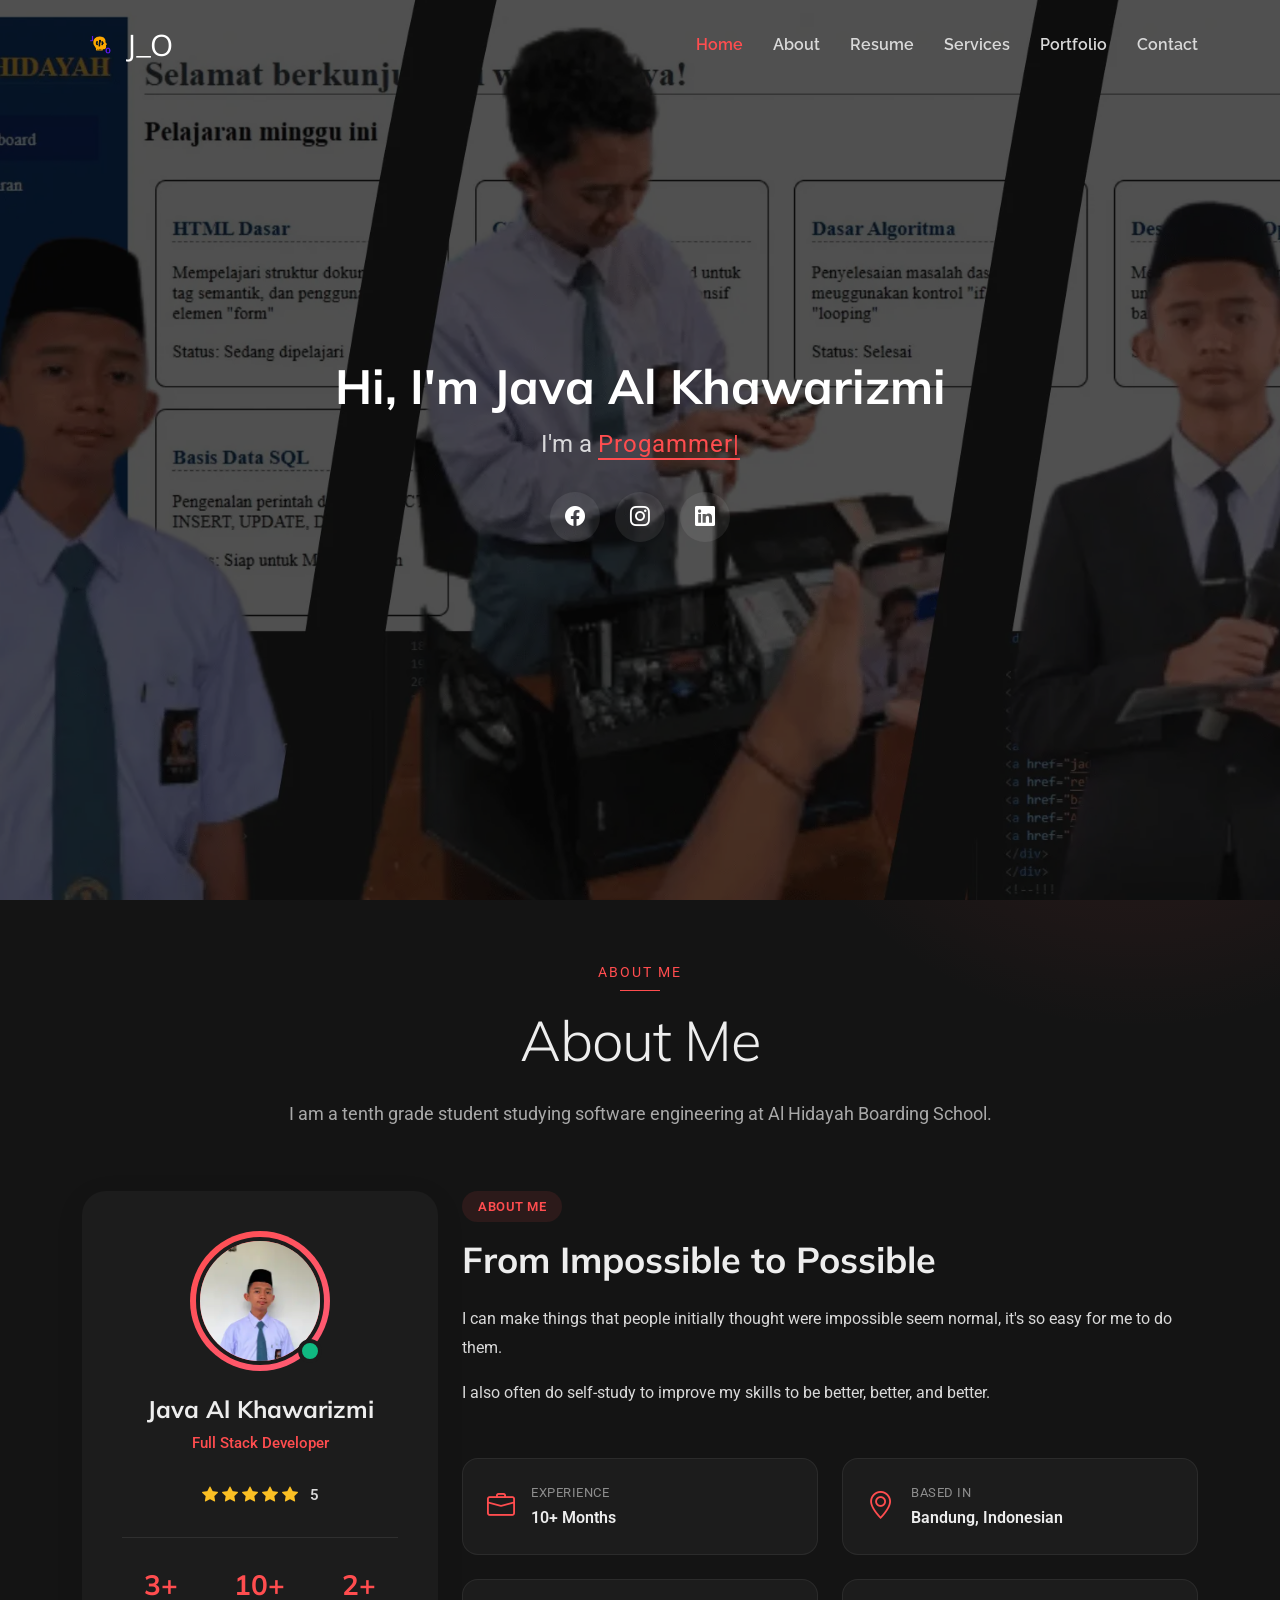
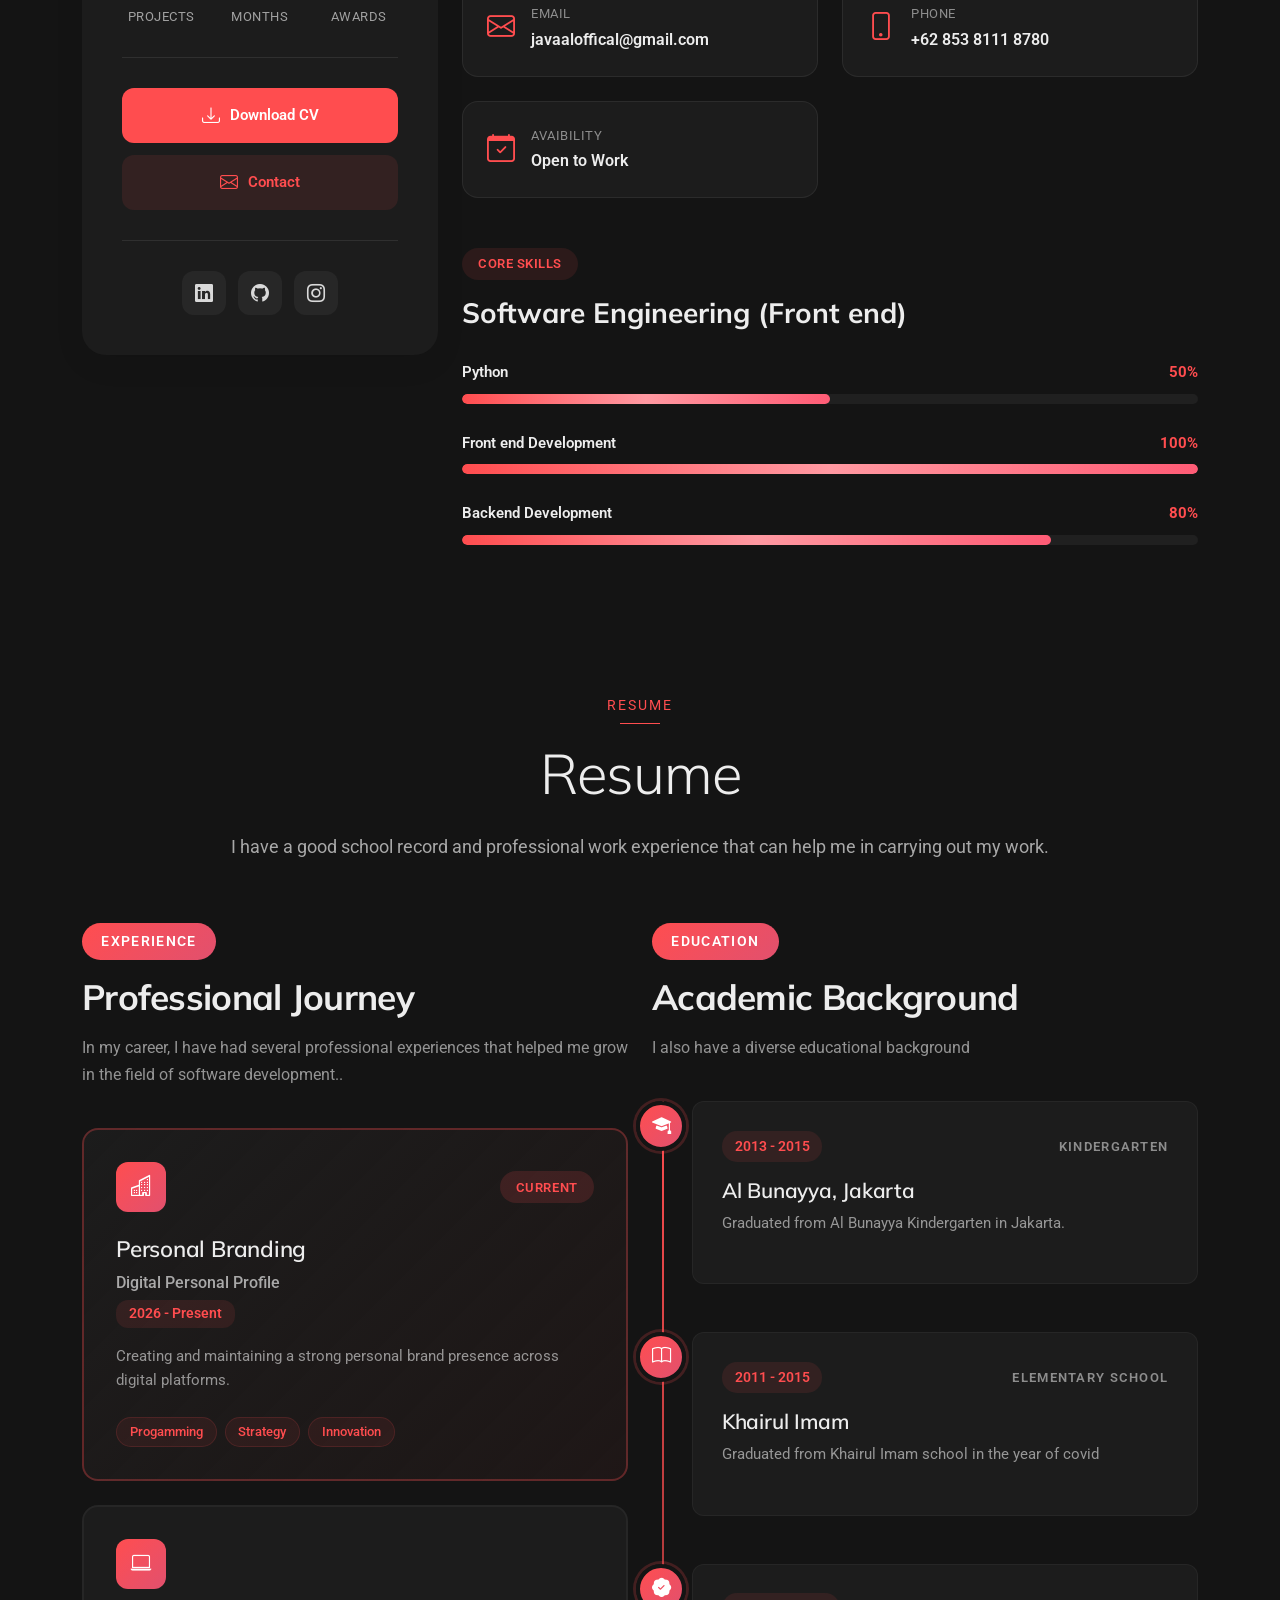
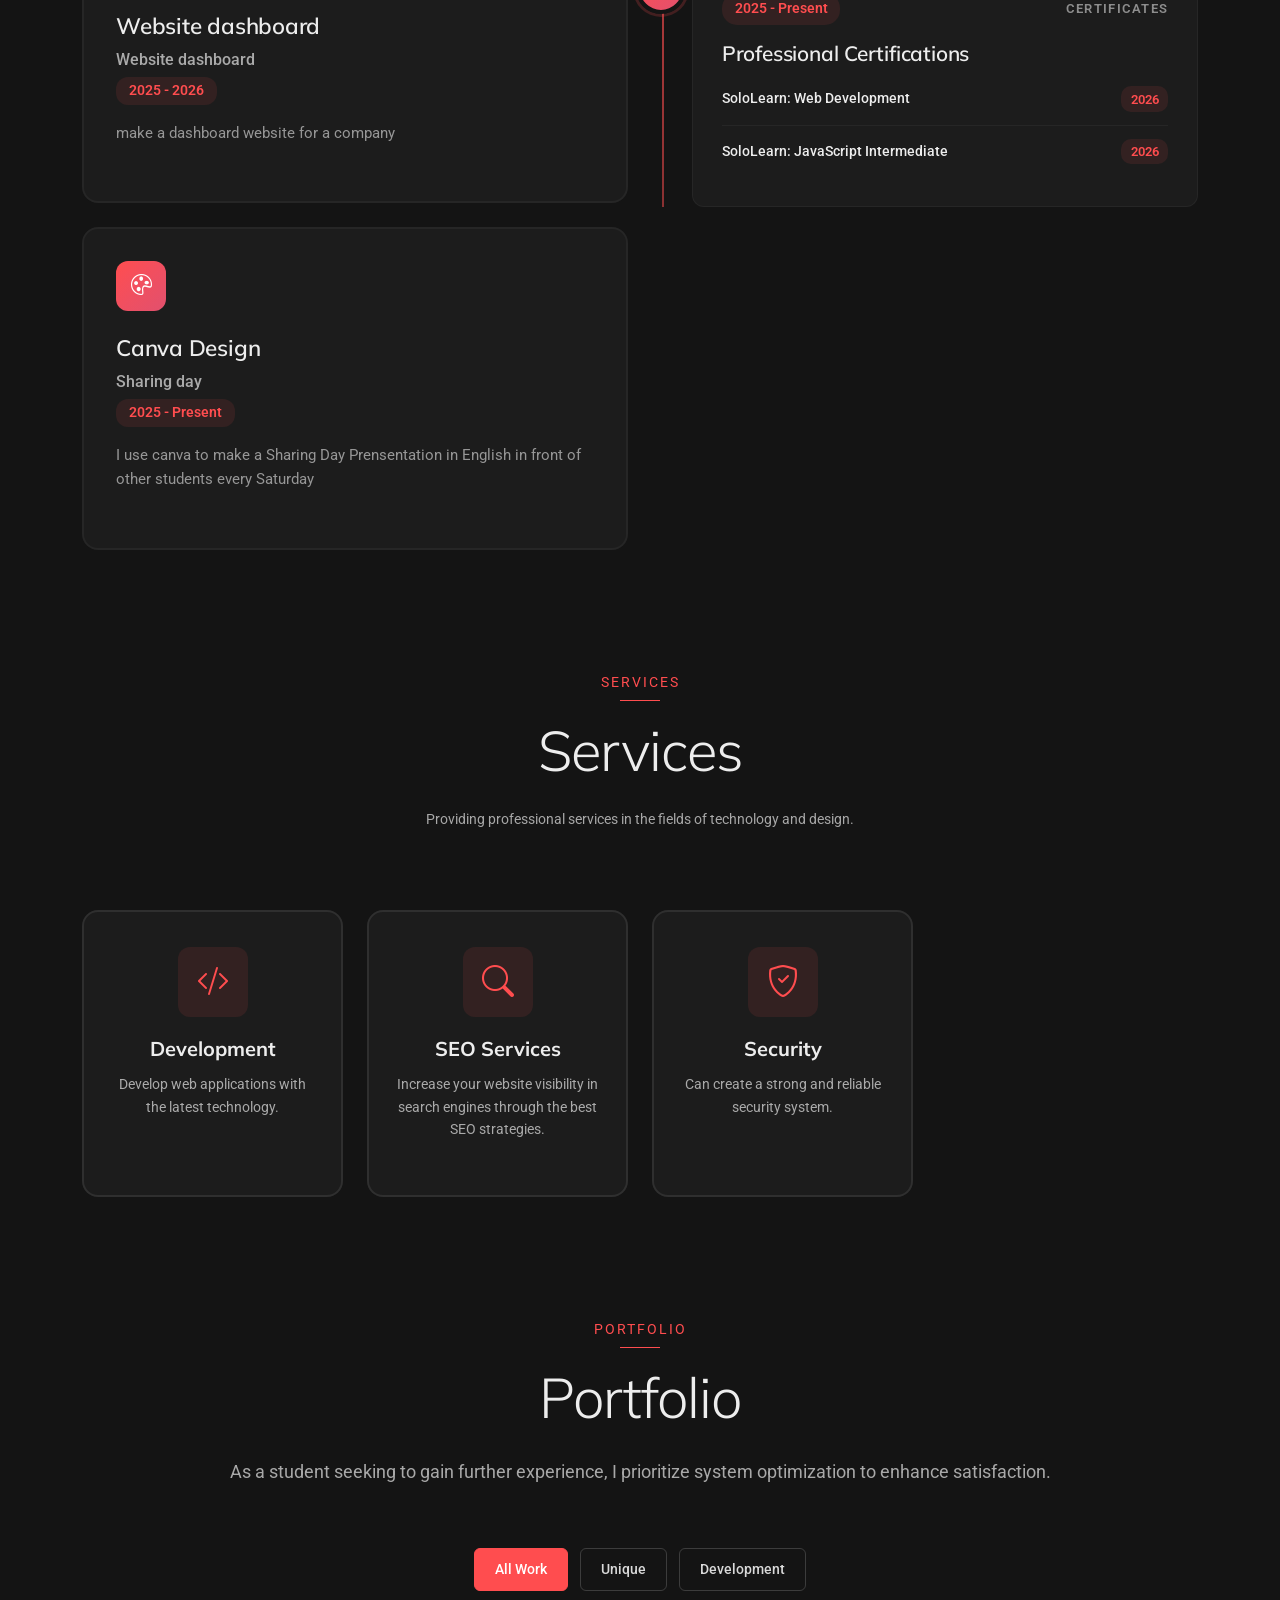
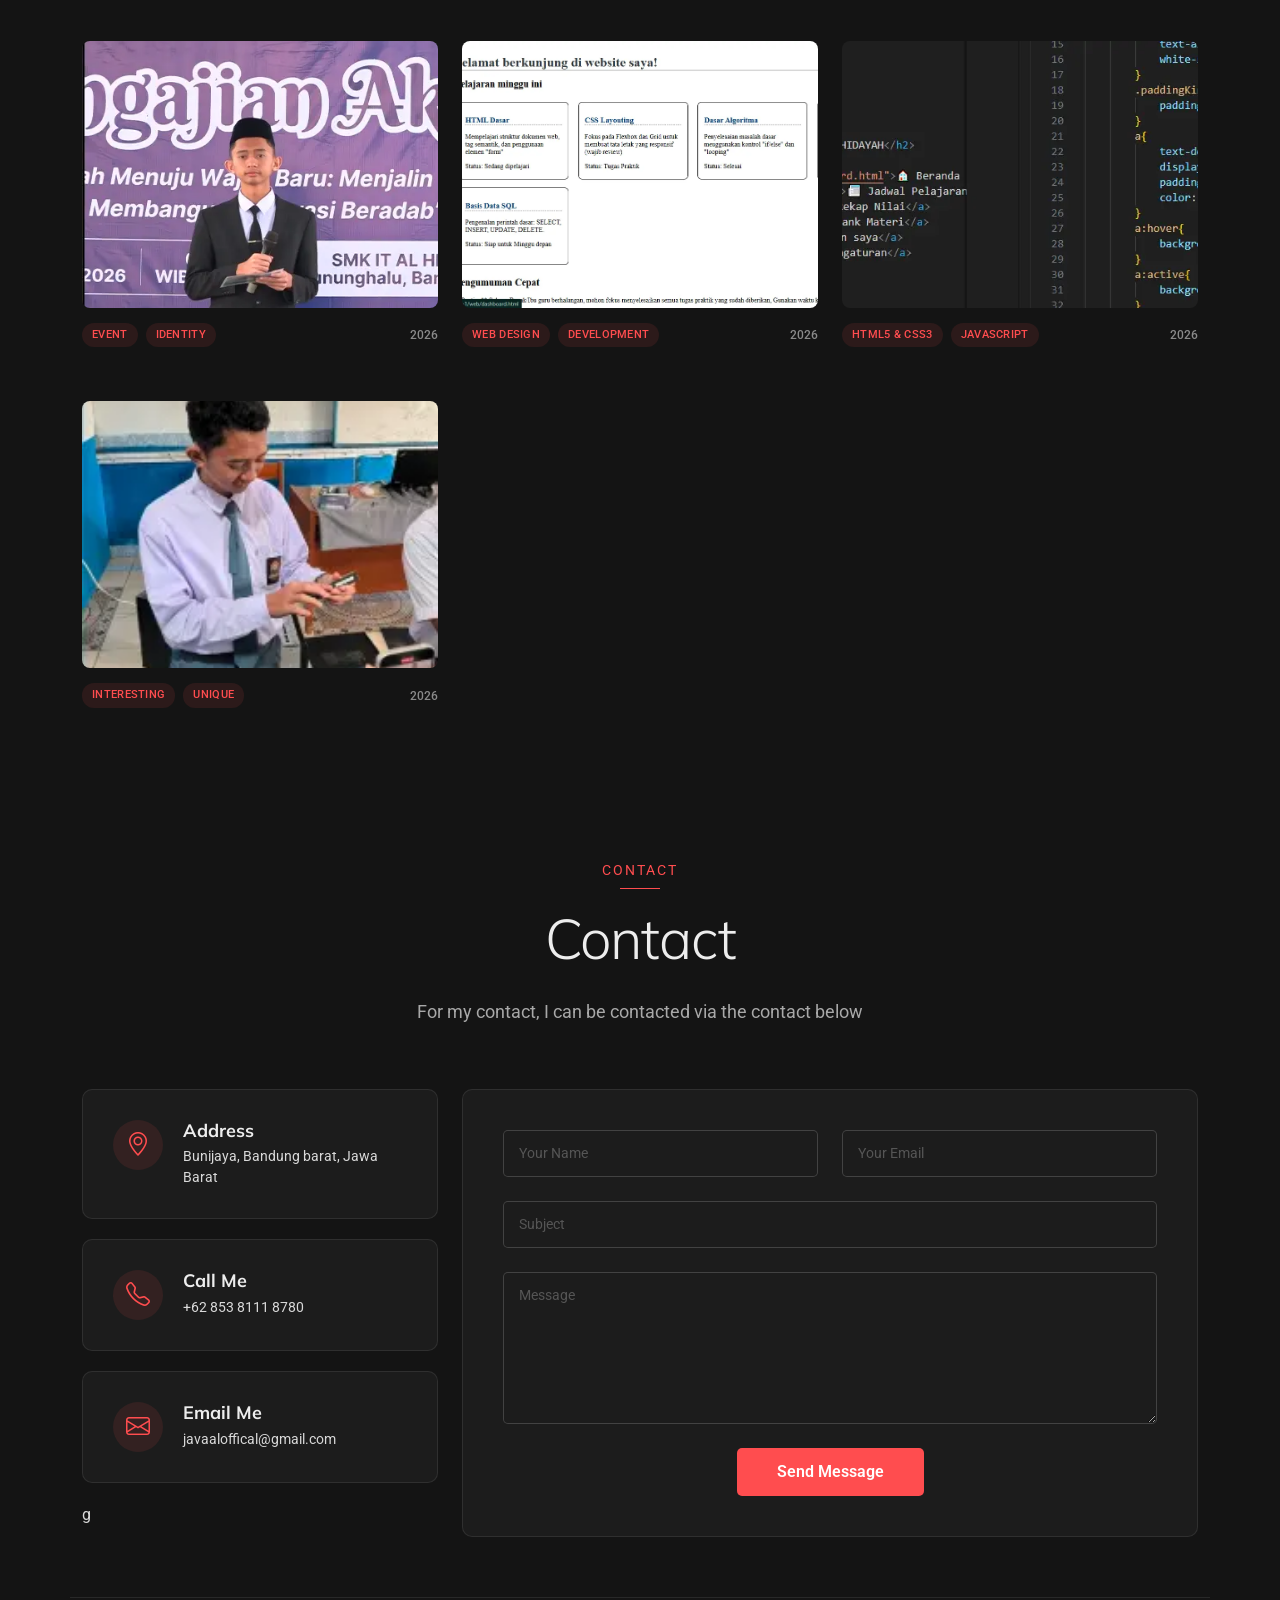
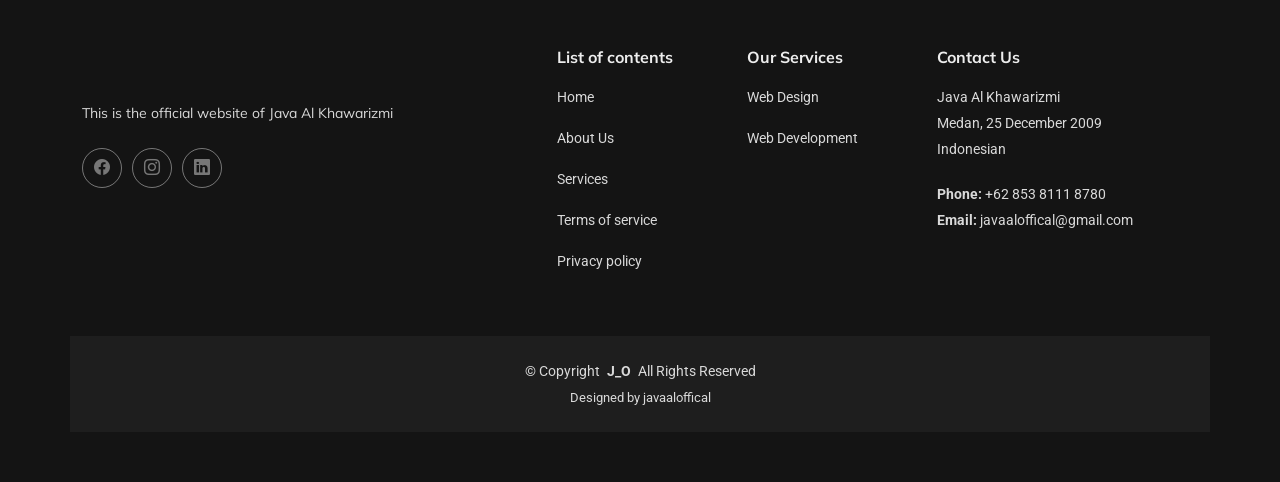
==== index.html @ ea366b4f "menambahkan Linkedin, memperbaiki bug" ====
<!DOCTYPE html>
<html lang="en">

<head>
  <meta charset="utf-8">
  <meta content="width=device-width, initial-scale=1.0" name="viewport">
  <title>Java Personalization</title>
  <meta name="description" content="">
  <meta name="keywords" content="">

  <!-- Favicons -->
  <link href="assets/img/Logo3(pro).png" rel="icon">
  <link href="assets/img/logo2.png" rel="apple-touch-icon">

  <!-- Fonts -->
  <link href="https://fonts.googleapis.com" rel="preconnect">
  <link href="https://fonts.gstatic.com" rel="preconnect" crossorigin>
  <link href="https://fonts.googleapis.com/css2?family=Roboto:ital,wght@0,100;0,300;0,400;0,500;0,700;0,900;1,100;1,300;1,400;1,500;1,700;1,900&family=Raleway:ital,wght@0,100;0,200;0,300;0,400;0,500;0,600;0,700;0,800;0,900;1,100;1,200;1,300;1,400;1,500;1,600;1,700;1,800;1,900&family=Mulish:ital,wght@0,200;0,300;0,400;0,500;0,600;0,700;0,800;0,900;1,200;1,300;1,400;1,500;1,600;1,700;1,800;1,900&display=swap" rel="stylesheet">

  <!-- Vendor CSS Files -->
  <link href="assets/vendor/bootstrap/css/bootstrap.min.css" rel="stylesheet">
  <link href="assets/vendor/bootstrap-icons/bootstrap-icons.css" rel="stylesheet">
  <link href="assets/vendor/aos/aos.css" rel="stylesheet">
  <link href="assets/vendor/glightbox/css/glightbox.min.css" rel="stylesheet">
  <link href="assets/vendor/swiper/swiper-bundle.min.css" rel="stylesheet">

  <!-- Main CSS File -->
  <link href="assets/css/main.css" rel="stylesheet">

  <!-- =======================================================
  * Template Name: Craftivo
  * Template URL: https://bootstrapmade.com/craftivo-bootstrap-portfolio-template/
  * Updated: Oct 04 2025 with Bootstrap v5.3.8
  * Author: BootstrapMade.com
  * License: https://bootstrapmade.com/license/
  ======================================================== -->
</head>

<body class="index-page">

  <header id="header" class="header d-flex align-items-center fixed-top">
    <div class="container-fluid container-xl position-relative d-flex align-items-center">

      <a href="index.html" class="logo d-flex align-items-center me-auto">
        <!-- Uncomment the line below if you also wish to use an image logo -->
        <img src="assets/img/logo1.png" alt="Picture not found" class="myLogo">
        <h1 class="sitename">J_O</h1>
      </a>

      <nav id="navmenu" class="navmenu">
        <ul>
          <li><a href="#hero" class="active">Home</a></li>
          <li><a href="#about">About</a></li>
          <li><a href="#resume">Resume</a></li>
          <li><a href="#services">Services</a></li>
          <li><a href="#portfolio">Portfolio</a></li>
          <!-- <li class="dropdown"><a href="#"><span>Dropdown</span> <i class="bi bi-chevron-down toggle-dropdown"></i></a>
            <ul>
              <li><a href="#">Dropdown 1</a></li>
              <li class="dropdown"><a href="#"><span>Deep Dropdown</span> <i class="bi bi-chevron-down toggle-dropdown"></i></a>
                <ul>
                  <li><a href="#">Deep Dropdown 1</a></li>
                  <li><a href="#">Deep Dropdown 2</a></li>
                  <li><a href="#">Deep Dropdown 3</a></li>
                  <li><a href="#">Deep Dropdown 4</a></li>
                  <li><a href="#">Deep Dropdown 5</a></li>
                </ul>
              </li>
              <li><a href="#">Dropdown 2</a></li>
              <li><a href="#">Dropdown 3</a></li>
              <li><a href="#">Dropdown 4</a></li>
            </ul>
          </li> -->
          <li><a href="#contact">Contact</a></li>
        </ul>
        <i class="mobile-nav-toggle d-xl-none bi bi-list"></i>
      </nav>

      <!-- <a class="btn-getstarted" href="#about">Get Started</a> -->

    </div>
  </header>

  <main class="main">

    <!-- Hero Section -->
    <section id="hero" class="hero section dark-background">

      <img src="assets/img/Background/Background.webp" alt="" data-aos="fade-in">

      <div class="container" data-aos="fade-up" data-aos-delay="100">
        <div class="row justify-content-center">
          <div class="col-lg-8 text-center">
            <h2>Hi, I'm Java Al Khawarizmi</h2>
            <p>I'm a <span class="typed" data-typed-items="Progammer"></span><span class="typed-cursor" aria-hidden="true"></span></p>
            <div class="social-links">
              <!-- <a href="#"><i class="bi bi-twitter-x"></i></a> -->
              <a href="https://www.facebook.com/profile.php?id=61582183291918" target="_blank"><i class="bi bi-facebook"></i></a>
              <a href="https://www.instagram.com/_java_al_khawarizmi_/" target="_blank"><i class="bi bi-instagram"></i></a>
              <a href="https://www.linkedin.com/in/java-al-khawarizmi-702580294/" target="_blank"><i class="bi bi-linkedin"></i></a>
            </div>
          </div>
        </div>
      </div>

    </section><!-- /Hero Section -->

    <!-- About Section -->
    <section id="about" class="about section">

      <!-- Section Title -->
      <div class="container section-title" data-aos="fade-up">
        <span class="subtitle">About Me</span>
        <h2>About Me</h2>
        <p>I am a tenth grade student studying software engineering at Al Hidayah Boarding School.</p>
      </div><!-- End Section Title -->

      <div class="container" data-aos="fade-up" data-aos-delay="100">

        <div class="row gy-5">
          <div class="col-lg-4" data-aos="zoom-in" data-aos-delay="150">
            <div class="profile-card">
              <div class="profile-header">
                <div class="profile-avatar">
                  <img src="assets/img/portfolio/Java-Formal.webp" class="img-fluid" alt="">
                  <div class="status-indicator"></div>
                </div>
                <h3>Java Al Khawarizmi</h3>
                <span class="role">Full Stack Developer</span>
                <div class="rating">
                  <i class="bi bi-star-fill"></i>
                  <i class="bi bi-star-fill"></i>
                  <i class="bi bi-star-fill"></i>
                  <i class="bi bi-star-fill"></i>
                  <i class="bi bi-star-fill"></i>
                  <span>5</span>
                </div>
              </div>

              <div class="profile-stats">
                <div class="stat-item">
                  <h4>3+</h4>
                  <p>Projects</p>
                </div>
                <div class="stat-item">
                  <h4>10+</h4>
                  <p>Months</p>
                </div>
                <div class="stat-item">
                  <h4>2+</h4>
                  <p>Awards</p>
                </div>
              </div>

              <div class="profile-actions">
                <a href="assets/cv/CV.pdf" target="_blank" class="btn-primary"><i class="bi bi-download"></i> Download CV</a>
                <a href="#" class="btn-secondary"><i class="bi bi-envelope"></i> Contact</a>
              </div>

              <div class="social-connect">
                <a href="https://www.linkedin.com/in/java-al-khawarizmi-702580294/" target="_blank" ><i class="bi bi-linkedin"></i></a>
                <a href="https://github.com/javaalofficial" target="_blank"><i class="bi bi-github"></i></a>
                <!-- <a href="#"><i class="bi bi-twitter"></i></a> -->
                <a href="https://www.instagram.com/_java_al_khawarizmi_/" target="_blank"><i class="bi bi-instagram"></i></a>
              </div>
            </div>
          </div>

          <div class="col-lg-8" data-aos="fade-left" data-aos-delay="200">
            <div class="content-wrapper">
              <div class="bio-section">
                <div class="section-tag">About Me</div>
                <h2>From Impossible to Possible</h2>
                <p>I can make things that people initially thought were impossible seem normal, it's so easy for me to do them.</p>
                <p>I also often do self-study to improve my skills to be better, better, and better.</p>
              </div>

              <div class="details-grid">
                <div class="detail-item" data-aos="fade-up" data-aos-delay="250">
                  <i class="bi bi-briefcase"></i>
                  <div class="detail-content">
                    <span>Experience</span>
                    <strong>10+ Months</strong>
                  </div>
                </div>

                <!-- <div class="detail-item" data-aos="fade-up" data-aos-delay="300">
                  <i class="bi bi-mortarboard"></i>
                  <div class="detail-content">
                    <span>Degree</span>
                    <strong>Master of Science</strong>
                  </div>
                </div> -->

                <div class="detail-item" data-aos="fade-up" data-aos-delay="350">
                  <i class="bi bi-geo-alt"></i>
                  <div class="detail-content">
                    <span>Based In</span>
                    <strong>Bandung, Indonesian</strong>
                  </div>
                </div>

                <div class="detail-item" data-aos="fade-up" data-aos-delay="100">
                  <i class="bi bi-envelope"></i>
                  <div class="detail-content">
                    <span>Email</span>
                    <strong>javaaloffical@gmail.com</strong>
                  </div>
                </div>

                <div class="detail-item" data-aos="fade-up" data-aos-delay="150">
                  <i class="bi bi-phone"></i>
                  <div class="detail-content">
                    <span>Phone</span>
                    <strong>+62 853 8111 8780</strong>
                  </div>
                </div>

                <div class="detail-item" data-aos="fade-up" data-aos-delay="200">
                  <i class="bi bi-calendar-check"></i>
                  <div class="detail-content">
                    <span>Avaibility</span>
                    <strong>Open to Work</strong>
                  </div>
                </div>
              </div>

              <div class="skills-showcase" data-aos="fade-up" data-aos-delay="250">
                <div class="section-tag">Core Skills</div>
                <h3>Software Engineering (Front end)</h3>

                <div class="skills-list skills-animation">
                  <!-- <div class="skill-item">
                    <div class="skill-info">
                      <span class="skill-name">React &amp; Next.js</span>
                      <span class="skill-percent">95%</span>
                    </div>
                    <div class="progress">
                      <div class="progress-bar" role="progressbar" aria-valuenow="95" aria-valuemin="0" aria-valuemax="100"></div>
                    </div>
                  </div>

                  <div class="skill-item">
                    <div class="skill-info">
                      <span class="skill-name">Node.js &amp; Express</span>
                      <span class="skill-percent">90%</span>
                    </div>
                    <div class="progress">
                      <div class="progress-bar" role="progressbar" aria-valuenow="90" aria-valuemin="0" aria-valuemax="100"></div>
                    </div>
                  </div>

                  <div class="skill-item">
                    <div class="skill-info">
                      <span class="skill-name">UI/UX &amp; Figma</span>
                      <span class="skill-percent">88%</span>
                    </div>
                    <div class="progress">
                      <div class="progress-bar" role="progressbar" aria-valuenow="88" aria-valuemin="0" aria-valuemax="100"></div>
                    </div>
                  </div>  -->

                  <div class="skill-item">
                    <div class="skill-info">
                      <span class="skill-name">Python</span>
                      <span class="skill-percent">50%</span>
                    </div>
                    <div class="progress">
                      <div class="progress-bar" role="progressbar" aria-valuenow="50" aria-valuemin="0" aria-valuemax="100"></div>
                    </div>
                  </div>

                  <div class="skill-item">
                    <div class="skill-info">
                      <span class="skill-name">Front end Development</span>
                      <span class="skill-percent">100%</span>
                    </div>
                    <div class="progress">
                      <div class="progress-bar" role="progressbar" aria-valuenow="100" aria-valuemin="0" aria-valuemax="100"></div>
                    </div>
                  </div>

                  <div class="skill-item">
                    <div class="skill-info">
                      <span class="skill-name">Backend Development</span>
                      <span class="skill-percent">80%</span>
                    </div>
                    <div class="progress">
                      <div class="progress-bar" role="progressbar" aria-valuenow="80" aria-valuemin="0" aria-valuemax="100"></div>
                    </div>
                  </div>
                </div>
              </div>
            </div>
          </div>
        </div>

      </div>

    </section><!-- /About Section -->

    <!-- Resume Section -->
    <section id="resume" class="resume section">

      <!-- Section Title -->
      <div class="container section-title" data-aos="fade-up">
        <span class="subtitle">Resume</span>
        <h2>Resume</h2>
        <p>I have a good school record and professional work experience that can help me in carrying out my work.</p>
      </div>
      <!-- End Section Title -->

      <div class="container" data-aos="fade-up" data-aos-delay="100">

        <div class="row gy-5">
          <div class="col-lg-6">
            <div class="experience-section">
              <div class="section-header" data-aos="fade-right" data-aos-delay="200">
                <div class="header-content">
                  <span class="section-badge">Experience</span>
                  <h2>Professional Journey</h2>
                  <p>In my career, I have had several professional experiences that helped me grow in the field of software development..</p>
                </div>
              </div>

              <div class="experience-cards">
                <div class="exp-card featured" data-aos="zoom-in" data-aos-delay="300">
                  <div class="card-header">
                    <div class="company-logo">
                      <i class="bi bi-buildings"></i>
                    </div>
                    <div class="period-badge">Current</div>
                  </div>
                  <div class="card-body">
                    <h3>Personal Branding</h3>
                    <p class="company-name">Digital Personal Profile</p>
                    <span class="duration">2026 - Present</span>
                    <p class="description">Creating and maintaining a strong personal brand presence across digital platforms.</p>
                    <div class="skills-tags">
                      <span class="skill-tag">Progamming</span>
                      <span class="skill-tag">Strategy</span>
                      <span class="skill-tag">Innovation</span>
                    </div>
                  </div>
                </div>

                <div class="exp-card" data-aos="zoom-in" data-aos-delay="350">
                  <div class="card-header">
                    <div class="company-logo">
                      <i class="bi bi-laptop"></i>
                    </div>
                  </div>
                  <div class="card-body">
                    <h3>Website dashboard</h3>
                    <p class="company-name">Website dashboard</p>
                    <span class="duration">2025 - 2026</span>
                    <p class="description">make a dashboard website for a company</p>
                  </div>
                </div>

                <div class="exp-card" data-aos="zoom-in" data-aos-delay="400">
                  <div class="card-header">
                    <div class="company-logo">
                      <i class="bi bi-palette"></i>
                    </div>
                  </div>
                  <div class="card-body">
                    <h3>Canva Design</h3>
                    <p class="company-name">Sharing day</p>
                    <span class="duration">2025 - Present</span>
                    <p class="description">I use canva to make a Sharing Day Prensentation in English in front of other students every Saturday</p>
                  </div>
                </div>
              </div>
            </div>
          </div>

          <div class="col-lg-6">
            <div class="education-section">
              <div class="section-header" data-aos="fade-left" data-aos-delay="200">
                <div class="header-content">
                  <span class="section-badge">Education</span>
                  <h2>Academic Background</h2>
                  <p>I also have a diverse educational background</p>
                </div>
              </div>

              <div class="education-timeline" data-aos="fade-left" data-aos-delay="300">
                <div class="timeline-track">
                  <div class="timeline-item">
                    <div class="timeline-marker">
                      <i class="bi bi-mortarboard-fill"></i>
                    </div>
                    <div class="timeline-content">
                      <div class="education-meta">
                        <span class="year-range">2013 - 2015</span>
                        <span class="degree-level">Kindergarten</span>
                      </div>
                      <h4>Al Bunayya, Jakarta</h4>
                      <!-- <p class="institution">Institute of Creative Arts</p> -->
                      <p class="description">Graduated from Al Bunayya Kindergarten in Jakarta.</p>
                      <!-- <div class="achievement">
                        <i class="bi bi-award"></i>
                        <span>Rank 5</span>
                      </div> -->
                    </div>
                  </div>

                  <div class="timeline-item">
                    <div class="timeline-marker">
                      <i class="bi bi-book"></i>
                    </div>
                    <div class="timeline-content">
                      <div class="education-meta">
                        <span class="year-range">2011 - 2015</span>
                        <span class="degree-level">Elementary School</span>
                      </div>
                      <h4>Khairul Imam</h4>
                      <!-- <p class="institution">Creative Arts University</p> -->
                      <p class="description">Graduated from Khairul Imam school in the year of covid</p>
                    </div>
                  </div>

                  <div class="timeline-item">
                    <div class="timeline-marker">
                      <i class="bi bi-patch-check-fill"></i>
                    </div>
                    <div class="timeline-content">
                      <div class="education-meta">
                        <span class="year-range">2025 - Present</span>
                        <span class="degree-level">Certificates</span>
                      </div>
                      <h4>Professional Certifications</h4>
                      <div class="certifications-list">
                        <div class="cert-item">
                          <span class="cert-name">SoloLearn: Web Development</span>
                          <span class="cert-year">2026</span>
                        </div>
                        <div class="cert-item">
                          <span class="cert-name">SoloLearn: JavaScript Intermediate</span>
                          <span class="cert-year">2026</span>
                        </div>
                        <!-- <div class="cert-item">
                          <span class="cert-name">Digital Strategy</span>
                          <span class="cert-year">2021</span>
                        </div> -->
                      </div>
                    </div>
                  </div>
                </div>
              </div>
            </div>
          </div>
        </div>

      </div>

    </section><!-- /Resume Section -->

    <!-- Services Section -->
    <section id="services" class="services section">

      <!-- Section Title -->
      <div class="container section-title" data-aos="fade-up">
        <span class="subtitle">Services</span>
        <h2>Services</h2>
        <p>Providing professional services in the fields of technology and design.</p>
      </div><!-- End Section Title -->

      <div class="container" data-aos="fade-up" data-aos-delay="100">

        <div class="row gy-4">
          <!-- <div class="col-lg-3 col-md-6" data-aos="zoom-in" data-aos-delay="100">
            <div class="service-item">
              <div class="icon-wrapper">
                <i class="bi bi-palette"></i>
              </div>
              <h4>Brand Identity</h4>
              <p>Curabitur non nulla sit amet nisl tempus convallis quis ac lectus vivamus magna.</p>
              <a href="service-details.html" class="read-more">
                <span>Explore</span>
                <i class="bi bi-arrow-right"></i>
              </a>
            </div>
          </div> -->

          <!--<div class="col-lg-3 col-md-6" data-aos="zoom-in" data-aos-delay="200">
            <div class="service-item featured">
              <div class="featured-tag">Featured</div>
              <div class="icon-wrapper">
                <i class="bi bi-layout-text-window-reverse"></i>
              </div>
              <h4>UI/UX Design</h4>
              <p>Provides optimal user interface and user experience design.</p>
              <a href="service-details.html" class="read-more">
                <span>Explore</span>
                <i class="bi bi-arrow-right"></i>
              </a> 
            </div>
          </div> -->

          <div class="col-lg-3 col-md-6" data-aos="zoom-in" data-aos-delay="300">
            <div class="service-item">
              <div class="icon-wrapper">
                <i class="bi bi-code-slash"></i>
              </div>
              <h4>Development</h4>
              <p>Develop web applications with the latest technology.</p>
              <!-- <a href="service-details.html" class="read-more">
                <span>Explore</span>
                <i class="bi bi-arrow-right"></i>
              </a> -->
            </div>
          </div>

          <!-- <div class="col-lg-3 col-md-6" data-aos="zoom-in" data-aos-delay="400">
            <div class="service-item">
              <div class="icon-wrapper">
                <i class="bi bi-phone"></i>
              </div>
              <h4>Mobile Apps</h4>
              <p>Preparing responsive and user-friendly mobile applications.</p>
              <a href="service-details.html" class="read-more">
                <span>Explore</span>
                <i class="bi bi-arrow-right"></i>
              </a>
            </div>
          </div> -->

          <!-- <div class="col-lg-3 col-md-6" data-aos="zoom-in" data-aos-delay="100">
            <div class="service-item">
              <div class="icon-wrapper">
                <i class="bi bi-megaphone"></i>
              </div>
              <h4>Digital Marketing</h4>
              <p>Nulla porttitor accumsan tincidunt curabitur aliquet quam id dui posuere blandit mauris.</p>
              <a href="service-details.html" class="read-more">
                <span>Explore</span>
                <i class="bi bi-arrow-right"></i>
              </a>
            </div>
          </div> -->

          <div class="col-lg-3 col-md-6" data-aos="zoom-in" data-aos-delay="200">
            <div class="service-item">
              <div class="icon-wrapper">
                <i class="bi bi-search"></i>
              </div>
              <h4>SEO Services</h4>
              <p>Increase your website visibility in search engines through the best SEO strategies.</p>
              <!-- <a href="service-details.html" class="read-more">
                <span>Explore</span>
                <i class="bi bi-arrow-right"></i>
              </a> -->
            </div>
          </div>

          <!-- <div class="col-lg-3 col-md-6" data-aos="zoom-in" data-aos-delay="300">
            <div class="service-item">
              <div class="icon-wrapper">
                <i class="bi bi-graph-up-arrow"></i>
              </div>
              <h4>Analytics</h4>
              <p>Sed porttitor lectus nibh curabitur arcu erat accumsan id imperdiet et porttitor at sem.</p>
              <a href="service-details.html" class="read-more">
                <span>Explore</span>
                <i class="bi bi-arrow-right"></i>
              </a>
            </div>
          </div> -->

          <div class="col-lg-3 col-md-6" data-aos="zoom-in" data-aos-delay="400">
            <div class="service-item">
              <div class="icon-wrapper">
                <i class="bi bi-shield-check"></i>
              </div>
              <h4>Security</h4>
              <p>Can create a strong and reliable security system.</p>
              <!-- <a href="service-details.html" class="read-more">
                <span>Explore</span>
                <i class="bi bi-arrow-right"></i>
              </a> -->
            </div>
          </div>

        </div>

        <!-- <div class="row mt-5">
          <div class="col-12" data-aos="fade-up" data-aos-delay="200">
            <div class="cta-box">
              <div class="row align-items-center">
                <div class="col-lg-8">
                  <h3>Transform Your Vision Into Reality</h3>
                  <p>Partner with us to bring your ideas to life with innovative solutions tailored to your needs</p>
                </div>
                <div class="col-lg-4 text-lg-end text-center">
                  <a href="service-details.html" class="cta-btn">Start Your Project</a>
                </div>
              </div>
            </div>
          </div>
        </div> -->

      </div>

    </section><!-- /Services Section -->

    <!-- Portfolio Section -->
    <section id="portfolio" class="portfolio section">

      <!-- Section Title -->
      <div class="container section-title" data-aos="fade-up">
        <span class="subtitle">Portfolio</span>
        <h2>Portfolio</h2>
        <p>As a student seeking to gain further experience, I prioritize system optimization to enhance satisfaction.</p>
      </div><!-- End Section Title -->

      <div class="container" data-aos="fade-up" data-aos-delay="100">

        <div class="isotope-layout" data-default-filter="*" data-layout="masonry" data-sort="original-order">
          <ul class="portfolio-filters isotope-filters" data-aos="fade-up" data-aos-delay="200">
            <li data-filter="*" class="filter-active">All Work</li>
            <li data-filter=".filter-creative">Unique</li>
            <!-- <li data-filter=".filter-digital">Digital</li>
            <li data-filter=".filter-strategy">Strategy</li> -->
            <li data-filter=".filter-development">Development</li>
          </ul>

          <div class="row gy-4 isotope-container" data-aos="fade-up" data-aos-delay="300">
            <div class="col-lg-4 col-md-6 portfolio-item isotope-item filter-creative">
              <div class="portfolio-card">
                <div class="portfolio-image-container">
                  <img src="assets/img/portfolio/Java-MC.webp" alt="Creative Project" class="img-fluid" loading="lazy">
                  <div class="portfolio-overlay">
                    <div class="portfolio-info">
                      <span class="project-category">Event</span>
                      <h4>Master of Ceremonies</h4>
                    </div>
                    <div class="portfolio-actions">
                      <a href="assets/img/portfolio/Java-MC.webp" class="glightbox portfolio-link">
                        <i class="bi bi-plus-lg"></i>
                      </a>
                      <!-- <a href="#" class="portfolio-details">
                        <i class="bi bi-arrow-right"></i>
                      </a> -->
                    </div>
                  </div>
                </div>
                <div class="portfolio-meta">
                  <div class="project-tags">
                    <span class="tag">Event</span>
                    <span class="tag">Identity</span>
                  </div>
                  <div class="project-year">2026</div>
                </div>
              </div>
            </div>

            <div class="col-lg-4 col-md-6 portfolio-item isotope-item filter-digital">
              <div class="portfolio-card">
                <div class="portfolio-image-container">
                  <img src="assets/img/portfolio/Webku.webp" alt="Digital Project" class="img-fluid" loading="lazy">
                  <div class="portfolio-overlay">
                    <div class="portfolio-info">
                      <span class="project-category">Digital Experience</span>
                      <h4>Interactive Web Platform</h4>
                    </div>
                    <div class="portfolio-actions">
                      <a href="assets/img/portfolio/Webku.webp" class="glightbox portfolio-link">
                        <i class="bi bi-plus-lg"></i>
                      </a>
                      <!-- <a href="#" class="portfolio-details">
                        <i class="bi bi-arrow-right"></i>
                      </a> -->
                    </div>
                  </div>
                </div>
                <div class="portfolio-meta">
                  <div class="project-tags">
                    <span class="tag">Web Design</span>
                    <span class="tag">Development</span>
                  </div>
                  <div class="project-year">2026</div>
                </div>
              </div>
            </div>

            <!-- <div class="col-lg-4 col-md-6 portfolio-item isotope-item filter-strategy">
              <div class="portfolio-card">
                <div class="portfolio-image-container">
                  <img src="assets/img/portfolio/portfolio-3.webp" alt="Strategy Project" class="img-fluid" loading="lazy">
                  <div class="portfolio-overlay">
                    <div class="portfolio-info">
                      <span class="project-category">Brand Strategy</span>
                      <h4>Market Positioning</h4>
                    </div>
                    <div class="portfolio-actions">
                      <a href="assets/img/portfolio/portfolio-3.webp" class="glightbox portfolio-link">
                        <i class="bi bi-plus-lg"></i>
                      </a>
                      <a href="#" class="portfolio-details">
                        <i class="bi bi-arrow-right"></i>
                      </a>
                    </div>
                  </div>
                </div>
                <div class="portfolio-meta">
                  <div class="project-tags">
                    <span class="tag">Strategy</span>
                    <span class="tag">Consulting</span>
                  </div>
                  <div class="project-year">2023</div>
                </div>
              </div>
            </div> -->

            <div class="col-lg-4 col-md-6 portfolio-item isotope-item filter-development">
              <div class="portfolio-card">
                <div class="portfolio-image-container">
                  <img src="assets/img/portfolio/back.webp" alt="Development Project" class="img-fluid" loading="lazy">
                  <div class="portfolio-overlay">
                    <div class="portfolio-info">
                      <span class="project-category">Full Stack</span>
                      <h4>Custom Application</h4>
                    </div>
                    <div class="portfolio-actions">
                      <a href="assets/img/portfolio/back.webp" class="glightbox portfolio-link">
                        <i class="bi bi-plus-lg"></i>
                      </a>
                      <!-- <a href="#" class="portfolio-details">
                        <i class="bi bi-arrow-right"></i>
                      </a> -->
                    </div>
                  </div>
                </div>
                <div class="portfolio-meta">
                  <div class="project-tags">
                    <span class="tag">HTML5 & CSS3</span>
                    <span class="tag">JavaScript</span>
                  </div>
                  <div class="project-year">2026</div>
                </div>
              </div>
            </div>

            <div class="col-lg-4 col-md-6 portfolio-item isotope-item filter-creative">
              <div class="portfolio-card">
                <div class="portfolio-image-container">
                  <img src="assets/img/portfolio/Java-PC.webp" alt="Creative Project" class="img-fluid" loading="lazy">
                  <div class="portfolio-overlay">
                    <div class="portfolio-info">
                      <span class="project-category">PC understanding</span>
                      <h4>PC disassembly experience</h4>
                    </div>
                    <div class="portfolio-actions">
                      <a href="assets/img/portfolio/Java-PC.webp" class="glightbox portfolio-link">
                        <i class="bi bi-plus-lg"></i>
                      </a>
                      <!-- <a href="#" class="portfolio-details">
                        <i class="bi bi-arrow-right"></i>
                      </a> -->
                    </div>
                  </div>
                </div>
                <div class="portfolio-meta">
                  <div class="project-tags">
                    <span class="tag">Interesting</span>
                    <span class="tag">unique</span>
                  </div>
                  <div class="project-year">2026</div>
                </div>
              </div>
            </div>

            <!-- <div class="col-lg-4 col-md-6 portfolio-item isotope-item filter-digital">
              <div class="portfolio-card">
                <div class="portfolio-image-container">
                  <img src="assets/img/portfolio/portfolio-6.webp" alt="Digital Project" class="img-fluid" loading="lazy">
                  <div class="portfolio-overlay">
                    <div class="portfolio-info">
                      <span class="project-category">Digital Product</span>
                      <h4>Mobile Experience</h4>
                    </div>
                    <div class="portfolio-actions">
                      <a href="assets/img/portfolio/portfolio-6.webp" class="glightbox portfolio-link">
                        <i class="bi bi-plus-lg"></i>
                      </a>
                      <a href="#" class="portfolio-details">
                        <i class="bi bi-arrow-right"></i>
                      </a>
                    </div>
                  </div>
                </div> -->
                <!-- <div class="portfolio-meta">
                  <div class="project-tags">
                    <span class="tag">Mobile</span>
                    <span class="tag">UI/UX</span>
                  </div>
                  <div class="project-year">2025</div>
                </div>
              </div> -->
            </div>
          </div>

        </div>

        <!-- <div class="portfolio-bottom" data-aos="fade-up" data-aos-delay="400">
          <div class="row align-items-center">
            <div class="col-lg-8">
              <h3>Like what you see?</h3>
              <p>Feel free to reach out if you're interested in working together!</p>
            </div>
            <div class="col-lg-4 text-lg-end">
              <a href="#contact" class="btn btn-accent">Let's Work Together</a>
            </div>
          </div>
        </div> -->

      </div>

    </section><!-- /Portfolio Section -->

    <!-- Contact Section -->
    <section id="contact" class="contact section">

      <!-- Section Title -->
      <div class="container section-title" data-aos="fade-up">
        <span class="subtitle">Contact</span>
        <h2>Contact</h2>
        <p>For my contact, I can be contacted via the contact below</p>
      </div><!-- End Section Title -->

      <div class="container">

        <div class="row gy-4">

          <div class="col-lg-4">
            <div class="info-item">
              <div class="icon-wrapper">
                <i class="bi bi-geo-alt"></i>
              </div>
              <div>
                <h3>Address</h3>
                <p>Bunijaya, Bandung barat, Jawa Barat</p>
              </div>
            </div>

            <div class="info-item">
              <div class="icon-wrapper">
                <i class="bi bi-telephone"></i>
              </div>
              <div>
                <h3>Call Me</h3>
                <p>+62 853 8111 8780</p>
              </div>
            </div>

            <div class="info-item">
              <div class="icon-wrapper">
                <i class="bi bi-envelope"></i>
              </div>
              <div>
                <h3>Email Me</h3>
                <p>javaaloffical@gmail.com</p>
              </div>
            </div>

          g </div>

          <div class="col-lg-8">
            <form action="forms/contact.php" method="post" class="php-email-form">
              <div class="row gy-4">

                <div class="col-md-6">
                  <input type="text" name="name" class="form-control" placeholder="Your Name" required="">
                </div>

                <div class="col-md-6">
                  <input type="email" class="form-control" name="email" placeholder="Your Email" required="">
                </div>

                <div class="col-md-12">
                  <input type="text" class="form-control" name="subject" placeholder="Subject" required="">
                </div>

                <div class="col-md-12">
                  <textarea class="form-control" name="message" rows="6" placeholder="Message" required=""></textarea>
                </div>

                <div class="col-md-12 text-center">
                  <div class="loading">Loading</div>
                  <div class="error-message"></div>
                  <div class="sent-message">Your message has been sent. Thank you!</div>

                  <button type="submit">Send Message</button>
                </div>

              </div>
            </form>
          </div>

        </div>

      </div>

    </section><!-- /Contact Section -->

  </main>

  <footer id="footer" class="footer">

    <div class="container footer-top">
      <div class="row gy-4">
        <div class="col-lg-5 col-md-12 footer-about">
          <a href="index.html" class="logo d-flex align-items-center">
            <span class="sitename"><img src="/assets/img/logo1.webp" alt=""></span>
          </a>
          <p>This is the official website of Java Al Khawarizmi</p>
          <div class="social-links d-flex mt-4">
            <!-- <a href=""><i class="bi bi-twitter-x"></i></a> -->
            <a href="https://www.facebook.com/profile.php?id=61582183291918" target="_blank"><i class="bi bi-facebook"></i></a>
            <a href="https://www.instagram.com/_java_al_khawarizmi_/" target="_blank"><i class="bi bi-instagram"></i></a>
            <a href="https://www.linkedin.com/in/java-al-khawarizmi-702580294/" target="_blank"><i class="bi bi-linkedin"></i></a>
          </div>
        </div>

        <div class="col-lg-2 col-6 footer-links">
          <h4>List of contents</h4>
          <ul>
            <li><!--<a href="#"></a>-->Home</li>
            <li><!--<a href="#"></a>-->About Us</li>
            <li><!--<a href="#"></a>-->Services</li>
            <li><!--<a href="#"></a>-->Terms of service</li>
            <li><!--<a href="#"></a>-->Privacy policy</li>
          </ul>
        </div>

        <div class="col-lg-2 col-6 footer-links">
          <h4>Our Services</h4>
          <ul>
            <li><!--<a href="#"></a>-->Web Design</li>
            <li><!--<a href="#"></a>-->Web Development</li>
            <!-- <li><a href="#">Product Management</a></li>
            <li><a href="#">Marketing</a></li>
            <li><a href="#">Graphic Design</a></li> -->
          </ul>
        </div>

        <div class="col-lg-3 col-md-12 footer-contact text-center text-md-start">
          <h4>Contact Us</h4>
          <p>Java Al Khawarizmi</p>
          <p>Medan, 25 December 2009</p>
          <p>Indonesian</p>
          <p class="mt-4"><strong>Phone:</strong> <span>+62 853 8111 8780</span></p>
          <p><strong>Email:</strong> <span>javaaloffical@gmail.com</span></p>
        </div>

      </div>
    </div>

    <div class="container copyright text-center mt-4">
      <p>© <span>Copyright</span> <strong class="px-1 sitename">J_O</strong> <span>All Rights Reserved</span></p>
      <div class="credits">
        <!-- All the links in the footer should remain intact. -->
        <!-- You can delete the links only if you've purchased the pro version. -->
        <!-- Licensing information: https://bootstrapmade.com/license/ -->
        <!-- Purchase the pro version with working PHP/AJAX contact form: [buy-url] -->
        Designed by <!--<a href="https://bootstrapmade.com/"></a>-->javaaloffical<!-- | <a href="https://bootstrapmade.com/tools/">DevTools</a>-->
      </div>
    </div>

  </footer>

  <!-- Scroll Top -->
  <a href="#" id="scroll-top" class="scroll-top d-flex align-items-center justify-content-center"><i class="bi bi-arrow-up-short"></i></a>

  <!-- Preloader -->
  <div id="preloader"></div>

  <!-- Vendor JS Files -->
  <script src="assets/vendor/bootstrap/js/bootstrap.bundle.min.js"></script>
  <script src="assets/vendor/php-email-form/validate.js"></script>
  <script src="assets/vendor/aos/aos.js"></script>
  <script src="assets/vendor/typed.js/typed.umd.js"></script>
  <script src="assets/vendor/waypoints/noframework.waypoints.js"></script>
  <script src="assets/vendor/glightbox/js/glightbox.min.js"></script>
  <script src="assets/vendor/imagesloaded/imagesloaded.pkgd.min.js"></script>
  <script src="assets/vendor/isotope-layout/isotope.pkgd.min.js"></script>
  <script src="assets/vendor/swiper/swiper-bundle.min.js"></script>

  <!-- Main JS File -->
  <script src="assets/js/main.js"></script>

</body>

</html>
---- assets/css/main.css ----
/**
* Template Name: Craftivo
* Template URL: https://bootstrapmade.com/craftivo-bootstrap-portfolio-template/
* Updated: Oct 04 2025 with Bootstrap v5.3.8
* Author: BootstrapMade.com
* License: https://bootstrapmade.com/license/
*/

@charset "UTF-8";

/*--------------------------------------------------------------
# Font & Color Variables
# Help: https://bootstrapmade.com/color-system/
--------------------------------------------------------------*/
/* Fonts */
:root {
  --default-font: "Roboto",  system-ui, -apple-system, "Segoe UI", Roboto, "Helvetica Neue", Arial, "Noto Sans", "Liberation Sans", sans-serif, "Apple Color Emoji", "Segoe UI Emoji", "Segoe UI Symbol", "Noto Color Emoji";
  --heading-font: "Mulish",  sans-serif;
  --nav-font: "Raleway",  sans-serif;
}

/* Global Colors - The following color variables are used throughout the website. Updating them here will change the color scheme of the entire website */
:root { 
  --background-color: #141414; /* Background color for the entire website, including individual sections */
  --default-color: #d9d9d9; /* Default color used for the majority of the text content across the entire website */
  --heading-color: #ededed; /* Color for headings, subheadings and title throughout the website */
  --accent-color: #ff4d4f; /* Accent color that represents your brand on the website. It's used for buttons, links, and other elements that need to stand out */
  --surface-color: #1c1c1c; /* The surface color is used as a background of boxed elements within sections, such as cards, icon boxes, or other elements that require a visual separation from the global background. */
  --contrast-color: #ffffff; /* Contrast color for text, ensuring readability against backgrounds of accent, heading, or default colors. */
}

/* Nav Menu Colors - The following color variables are used specifically for the navigation menu. They are separate from the global colors to allow for more customization options */
:root {
  --nav-color: #d9d9d9;  /* The default color of the main navmenu links */
  --nav-hover-color: #ff4d4f; /* Applied to main navmenu links when they are hovered over or active */
  --nav-mobile-background-color: #2e2e2e; /* Used as the background color for mobile navigation menu */
  --nav-dropdown-background-color: #2e2e2e; /* Used as the background color for dropdown items that appear when hovering over primary navigation items */
  --nav-dropdown-color: #d9d9d9; /* Used for navigation links of the dropdown items in the navigation menu. */
  --nav-dropdown-hover-color: #ff4d4f; /* Similar to --nav-hover-color, this color is applied to dropdown navigation links when they are hovered over. */
}

/* Color Presets - These classes override global colors when applied to any section or element, providing reuse of the sam color scheme. */

.light-background {
  --background-color: rgba(41, 41, 41, 0.8);
  --surface-color: #484848;
}

.dark-background {
  --background-color: #060606;
  --default-color: #ffffff;
  --heading-color: #ffffff;
  --surface-color: #252525;
  --contrast-color: #ffffff;
}

/* Smooth scroll */
:root {
  scroll-behavior: smooth;
}

/*--------------------------------------------------------------
# General Styling & Shared Classes
--------------------------------------------------------------*/
body {
  color: var(--default-color);
  background-color: var(--background-color);
  font-family: var(--default-font);
}

a {
  color: var(--accent-color);
  text-decoration: none;
  transition: 0.3s;
}

a:hover {
  color: color-mix(in srgb, var(--accent-color), transparent 25%);
  text-decoration: none;
}

h1,
h2,
h3,
h4,
h5,
h6 {
  color: var(--heading-color);
  font-family: var(--heading-font);
}

/* PHP Email Form Messages
------------------------------*/
.php-email-form .error-message {
  display: none;
  background: #df1529;
  color: #ffffff;
  text-align: left;
  padding: 15px;
  margin-bottom: 24px;
  font-weight: 600;
}

.php-email-form .sent-message {
  display: none;
  color: #ffffff;
  background: #059652;
  text-align: center;
  padding: 15px;
  margin-bottom: 24px;
  font-weight: 600;
}

.php-email-form .loading {
  display: none;
  background: var(--surface-color);
  text-align: center;
  padding: 15px;
  margin-bottom: 24px;
}

.php-email-form .loading:before {
  content: "";
  display: inline-block;
  border-radius: 50%;
  width: 24px;
  height: 24px;
  margin: 0 10px -6px 0;
  border: 3px solid var(--accent-color);
  border-top-color: var(--surface-color);
  animation: php-email-form-loading 1s linear infinite;
}

@keyframes php-email-form-loading {
  0% {
    transform: rotate(0deg);
  }

  100% {
    transform: rotate(360deg);
  }
}

/*--------------------------------------------------------------
# Global Header
--------------------------------------------------------------*/
.header {
  --heading-color: #ffffff;
  color: var(--default-color);
  background-color: var(--background-color);
  padding: 15px 0;
  transition: all 0.5s;
  z-index: 997;
}

.header .logo {
  line-height: 1;
}

.header .logo img {
  max-height: 36px;
  margin-right: 8px;
}

.header .logo h1 {
  font-size: 30px;
  margin: 0;
  font-weight: 400;
  color: var(--heading-color);
}

.header .btn-getstarted,
.header .btn-getstarted:focus {
  color: var(--contrast-color);
  background: var(--accent-color);
  font-size: 14px;
  padding: 8px 25px;
  margin: 0 0 0 30px;
  border-radius: 50px;
  transition: 0.3s;
}

.header .btn-getstarted:hover,
.header .btn-getstarted:focus:hover {
  color: var(--contrast-color);
  background: color-mix(in srgb, var(--accent-color), transparent 15%);
}

@media (max-width: 1200px) {
  .header .logo {
    order: 1;
  }

  .header .btn-getstarted {
    order: 2;
    margin: 0 15px 0 0;
    padding: 6px 15px;
  }

  .header .navmenu {
    order: 3;
  }
}

.scrolled .header {
  box-shadow: 0px 0 18px rgba(0, 0, 0, 0.1);
}

/* Global Header on Scroll
------------------------------*/
.scrolled .header {
  --background-color: rgba(20, 20, 20, 0.8);
}

/* Index Page Header
------------------------------*/
.index-page .header {
  --background-color: rgba(255, 255, 255, 0);
}

/* Index Page Header on Scroll
------------------------------*/
.index-page.scrolled .header {
  --background-color: rgba(20, 20, 20, 0.8);
}

/*--------------------------------------------------------------
# Navigation Menu
--------------------------------------------------------------*/
/* Navmenu - Desktop */
@media (min-width: 1200px) {
  .navmenu {
    padding: 0;
  }

  .navmenu ul {
    margin: 0;
    padding: 0;
    display: flex;
    list-style: none;
    align-items: center;
  }

  .navmenu li {
    position: relative;
  }

  .navmenu a,
  .navmenu a:focus {
    color: var(--nav-color);
    padding: 18px 15px;
    font-size: 16px;
    font-family: var(--nav-font);
    font-weight: 600;
    display: flex;
    align-items: center;
    justify-content: space-between;
    white-space: nowrap;
    transition: 0.3s;
  }

  .navmenu a i,
  .navmenu a:focus i {
    font-size: 12px;
    line-height: 0;
    margin-left: 5px;
    transition: 0.3s;
  }

  .navmenu li:last-child a {
    padding-right: 0;
  }

  .navmenu li:hover>a,
  .navmenu .active,
  .navmenu .active:focus {
    color: var(--nav-hover-color);
  }

  .navmenu .dropdown ul {
    margin: 0;
    padding: 10px 0;
    background: var(--nav-dropdown-background-color);
    display: block;
    position: absolute;
    visibility: hidden;
    left: 14px;
    top: 130%;
    opacity: 0;
    transition: 0.3s;
    border-radius: 4px;
    z-index: 99;
    box-shadow: 0px 0px 30px rgba(0, 0, 0, 0.1);
  }

  .navmenu .dropdown ul li {
    min-width: 200px;
  }

  .navmenu .dropdown ul a {
    padding: 10px 20px;
    font-size: 15px;
    text-transform: none;
    color: var(--nav-dropdown-color);
  }

  .navmenu .dropdown ul a i {
    font-size: 12px;
  }

  .navmenu .dropdown ul a:hover,
  .navmenu .dropdown ul .active:hover,
  .navmenu .dropdown ul li:hover>a {
    color: var(--nav-dropdown-hover-color);
  }

  .navmenu .dropdown:hover>ul {
    opacity: 1;
    top: 100%;
    visibility: visible;
  }

  .navmenu .dropdown .dropdown ul {
    top: 0;
    left: -90%;
    visibility: hidden;
  }

  .navmenu .dropdown .dropdown:hover>ul {
    opacity: 1;
    top: 0;
    left: -100%;
    visibility: visible;
  }
}

/* Navmenu - Mobile */
@media (max-width: 1199px) {
  .mobile-nav-toggle {
    color: var(--nav-color);
    font-size: 28px;
    line-height: 0;
    margin-right: 10px;
    cursor: pointer;
    transition: color 0.3s;
  }

  .navmenu {
    padding: 0;
    z-index: 9997;
  }

  .navmenu ul {
    display: none;
    list-style: none;
    position: absolute;
    inset: 60px 20px 20px 20px;
    padding: 10px 0;
    margin: 0;
    border-radius: 6px;
    background-color: var(--nav-mobile-background-color);
    overflow-y: auto;
    transition: 0.3s;
    z-index: 9998;
    box-shadow: 0px 0px 30px rgba(0, 0, 0, 0.1);
  }

  .navmenu a,
  .navmenu a:focus {
    color: var(--nav-dropdown-color);
    padding: 10px 20px;
    font-family: var(--nav-font);
    font-size: 17px;
    font-weight: 500;
    display: flex;
    align-items: center;
    justify-content: space-between;
    white-space: nowrap;
    transition: 0.3s;
  }

  .navmenu a i,
  .navmenu a:focus i {
    font-size: 12px;
    line-height: 0;
    margin-left: 5px;
    width: 30px;
    height: 30px;
    display: flex;
    align-items: center;
    justify-content: center;
    border-radius: 50%;
    transition: 0.3s;
    background-color: color-mix(in srgb, var(--accent-color), transparent 90%);
  }

  .navmenu a i:hover,
  .navmenu a:focus i:hover {
    background-color: var(--accent-color);
    color: var(--contrast-color);
  }

  .navmenu a:hover,
  .navmenu .active,
  .navmenu .active:focus {
    color: var(--nav-dropdown-hover-color);
  }

  .navmenu .active i,
  .navmenu .active:focus i {
    background-color: var(--accent-color);
    color: var(--contrast-color);
    transform: rotate(180deg);
  }

  .navmenu .dropdown ul {
    position: static;
    display: none;
    z-index: 99;
    padding: 10px 0;
    margin: 10px 20px;
    background-color: var(--nav-dropdown-background-color);
    border: 1px solid color-mix(in srgb, var(--default-color), transparent 90%);
    box-shadow: none;
    transition: all 0.5s ease-in-out;
  }

  .navmenu .dropdown ul ul {
    background-color: rgba(33, 37, 41, 0.1);
  }

  .navmenu .dropdown>.dropdown-active {
    display: block;
    background-color: rgba(33, 37, 41, 0.03);
  }

  .mobile-nav-active {
    overflow: hidden;
  }

  .mobile-nav-active .mobile-nav-toggle {
    color: #fff;
    position: absolute;
    font-size: 32px;
    top: 15px;
    right: 15px;
    margin-right: 0;
    z-index: 9999;
  }

  .mobile-nav-active .navmenu {
    position: fixed;
    overflow: hidden;
    inset: 0;
    background: rgba(33, 37, 41, 0.8);
    transition: 0.3s;
  }

  .mobile-nav-active .navmenu>ul {
    display: block;
  }
}

/*--------------------------------------------------------------
# Global Footer
--------------------------------------------------------------*/
.footer {
  color: var(--default-color);
  background-color: var(--background-color);
  font-size: 14px;
  padding-bottom: 50px;
  position: relative;
}

.footer .footer-top {
  padding-top: 50px;
  border-top: 1px solid color-mix(in srgb, var(--default-color), transparent 90%);
}

.footer .footer-about .logo {
  line-height: 1;
  margin-bottom: 25px;
}

.footer .footer-about .logo img {
  max-height: 40px;
  margin-right: 6px;
}

.footer .footer-about .logo span {
  color: var(--heading-color);
  font-size: 30px;
  font-weight: 700;
  letter-spacing: 1px;
  font-family: var(--heading-font);
}

.footer .footer-about p {
  font-size: 14px;
  font-family: var(--heading-font);
}

.footer .social-links a {
  display: flex;
  align-items: center;
  justify-content: center;
  width: 40px;
  height: 40px;
  border-radius: 50%;
  border: 1px solid color-mix(in srgb, var(--default-color), transparent 50%);
  font-size: 16px;
  color: color-mix(in srgb, var(--default-color), transparent 50%);
  margin-right: 10px;
  transition: 0.3s;
}

.footer .social-links a:hover {
  color: var(--accent-color);
  border-color: var(--accent-color);
}

.footer h4 {
  font-size: 16px;
  font-weight: bold;
  position: relative;
  padding-bottom: 12px;
}

.footer .footer-links {
  margin-bottom: 30px;
}

.footer .footer-links ul {
  list-style: none;
  padding: 0;
  margin: 0;
}

.footer .footer-links ul i {
  padding-right: 2px;
  font-size: 12px;
  line-height: 0;
}

.footer .footer-links ul li {
  padding: 10px 0;
  display: flex;
  align-items: center;
}

.footer .footer-links ul li:first-child {
  padding-top: 0;
}

.footer .footer-links ul a {
  color: color-mix(in srgb, var(--default-color), transparent 20%);
  display: inline-block;
  line-height: 1;
}

.footer .footer-links ul a:hover {
  color: var(--accent-color);
}

.footer .footer-contact p {
  margin-bottom: 5px;
}

.footer .copyright {
  padding-top: 25px;
  padding-bottom: 25px;
  background-color: color-mix(in srgb, var(--default-color), transparent 95%);
}

.footer .copyright p {
  margin-bottom: 0;
}

.footer .credits {
  margin-top: 6px;
  font-size: 13px;
}

/*--------------------------------------------------------------
# Preloader
--------------------------------------------------------------*/
#preloader {
  position: fixed;
  inset: 0;
  z-index: 999999;
  overflow: hidden;
  background: var(--background-color);
  transition: all 0.6s ease-out;
}

#preloader:before {
  content: "";
  position: fixed;
  top: calc(50% - 30px);
  left: calc(50% - 30px);
  border: 6px solid #ffffff;
  border-color: var(--accent-color) transparent var(--accent-color) transparent;
  border-radius: 50%;
  width: 60px;
  height: 60px;
  animation: animate-preloader 1.5s linear infinite;
}

@keyframes animate-preloader {
  0% {
    transform: rotate(0deg);
  }

  100% {
    transform: rotate(360deg);
  }
}

/*--------------------------------------------------------------
# Scroll Top Button
--------------------------------------------------------------*/
.scroll-top {
  position: fixed;
  visibility: hidden;
  opacity: 0;
  right: 15px;
  bottom: 15px;
  z-index: 99999;
  background-color: var(--accent-color);
  width: 40px;
  height: 40px;
  border-radius: 4px;
  transition: all 0.4s;
}

.scroll-top i {
  font-size: 24px;
  color: var(--contrast-color);
  line-height: 0;
}

.scroll-top:hover {
  background-color: color-mix(in srgb, var(--accent-color), transparent 20%);
  color: var(--contrast-color);
}

.scroll-top.active {
  visibility: visible;
  opacity: 1;
}

/*--------------------------------------------------------------
# Disable aos animation delay on mobile devices
--------------------------------------------------------------*/
@media screen and (max-width: 768px) {
  [data-aos-delay] {
    transition-delay: 0 !important;
  }
}

/*--------------------------------------------------------------
# Global Page Titles & Breadcrumbs
--------------------------------------------------------------*/
.page-title {
  color: var(--default-color);
  background-color: var(--background-color);
  padding: 20px 0;
  position: relative;
}

.page-title h1 {
  font-size: 28px;
  font-weight: 700;
  margin: 0;
}

.page-title .breadcrumbs ol {
  display: flex;
  flex-wrap: wrap;
  list-style: none;
  padding: 0 0 10px 0;
  margin: 0;
  font-size: 14px;
  font-weight: 400;
}

.page-title .breadcrumbs ol li+li {
  padding-left: 10px;
}

.page-title .breadcrumbs ol li+li::before {
  content: "/";
  display: inline-block;
  padding-right: 10px;
  color: color-mix(in srgb, var(--default-color), transparent 70%);
}

/*--------------------------------------------------------------
# Global Sections
--------------------------------------------------------------*/
section,
.section {
  color: var(--default-color);
  background-color: var(--background-color);
  padding: 60px 0;
  scroll-margin-top: 90px;
  overflow: clip;
}

@media (max-width: 1199px) {

  section,
  .section {
    scroll-margin-top: 66px;
  }
}

/*--------------------------------------------------------------
# Global Section Titles
--------------------------------------------------------------*/
.section-title {
  text-align: center;
  padding-bottom: 60px;
  position: relative;
}

.section-title h2 {
  font-size: 3.5rem;
  font-weight: 300;
  line-height: 1.2;
  color: var(--heading-color);
  margin-bottom: 1.5rem;
  letter-spacing: -1px;
}

@media (max-width: 768px) {
  .section-title h2 {
    font-size: 2.5rem;
  }
}

.section-title .subtitle {
  display: inline-block;
  font-size: 0.875rem;
  font-weight: 400;
  color: var(--accent-color);
  text-transform: uppercase;
  letter-spacing: 2px;
  margin-bottom: 1.5rem;
  position: relative;
}

.section-title .subtitle::after {
  content: "";
  position: absolute;
  bottom: -8px;
  left: 50%;
  transform: translateX(-50%);
  width: 40px;
  height: 1px;
  background: var(--accent-color);
}

.section-title p {
  font-size: 1.125rem;
  line-height: 1.8;
  color: color-mix(in srgb, var(--default-color), transparent 25%);
  max-width: 900px;
  margin: 0 auto;
  text-wrap: balance;
}

/*--------------------------------------------------------------
# Hero Section
--------------------------------------------------------------*/
.hero {
  padding-top: 80px;
  min-height: 100vh;
  position: relative;
  display: flex;
  align-items: center;
  justify-content: center;
  overflow: hidden;
  padding-bottom: 80px;
}

.hero img {
  position: absolute;
  inset: 0;
  display: block;
  width: 100%;
  height: 100%;
  object-fit: cover;
  z-index: 1;
}

.hero:before {
  content: "";
  background: color-mix(in srgb, var(--background-color), transparent 30%);
  position: absolute;
  inset: 0;
  z-index: 2;
  border-radius: 0;
}

.hero .container {
  position: relative;
  z-index: 3;
}

.hero h2 {
  margin: 0;
  font-size: 48px;
  font-weight: 700;
}

.hero p {
  margin: 10px 0 0 0;
  font-size: 24px;
  color: color-mix(in srgb, var(--default-color), transparent 20%);
}

.hero p span {
  color: var(--accent-color);
  letter-spacing: 1px;
  border-bottom: 2px solid var(--accent-color);
}

.hero .social-links {
  margin-top: 30px;
  display: flex;
  justify-content: center;
  gap: 15px;
}

.hero .social-links a {
  display: flex;
  align-items: center;
  justify-content: center;
  width: 50px;
  height: 50px;
  border-radius: 50%;
  background: color-mix(in srgb, var(--default-color), transparent 92%);
  color: var(--default-color);
  font-size: 20px;
  transition: 0.3s;
}

.hero .social-links a:hover {
  background: var(--accent-color);
  color: var(--contrast-color);
  transform: translateY(-3px);
}

@media (max-width: 768px) {
  .hero h2 {
    font-size: 32px;
  }

  .hero p {
    font-size: 20px;
  }
}

/*--------------------------------------------------------------
# About Section
--------------------------------------------------------------*/
.about {
  overflow: hidden;
  position: relative;
}

.about::before {
  content: "";
  position: absolute;
  top: -50%;
  right: -20%;
  width: 800px;
  height: 800px;
  background: radial-gradient(circle, color-mix(in srgb, var(--accent-color), transparent 85%) 0%, transparent 70%);
  border-radius: 50%;
  z-index: 0;
  pointer-events: none;
}

.about .container {
  position: relative;
  z-index: 1;
}

.about .profile-card {
  background: var(--surface-color);
  border-radius: 24px;
  padding: 40px;
  box-shadow: 0 8px 30px rgba(0, 0, 0, 0.08);
  position: sticky;
  top: 100px;
}

.about .profile-card .profile-header {
  text-align: center;
  padding-bottom: 30px;
  border-bottom: 1px solid color-mix(in srgb, var(--default-color), transparent 90%);
}

.about .profile-card .profile-header .profile-avatar {
  width: 140px;
  height: 140px;
  margin: 0 auto 24px;
  position: relative;
  border-radius: 50%;
  padding: 6px;
  background: linear-gradient(135deg, var(--accent-color), color-mix(in srgb, var(--accent-color), #ff6b9d 50%));
}

.about .profile-card .profile-header .profile-avatar img {
  width: 100%;
  height: 100%;
  object-fit: cover;
  border-radius: 50%;
  border: 4px solid var(--surface-color);
}

.about .profile-card .profile-header .profile-avatar .status-indicator {
  position: absolute;
  bottom: 8px;
  right: 8px;
  width: 24px;
  height: 24px;
  background: #10b981;
  border: 4px solid var(--surface-color);
  border-radius: 50%;
  animation: pulse 2s infinite;
}

.about .profile-card .profile-header h3 {
  font-size: 24px;
  font-weight: 700;
  margin-bottom: 8px;
  color: var(--heading-color);
}

.about .profile-card .profile-header .role {
  display: inline-block;
  font-size: 15px;
  color: var(--accent-color);
  font-weight: 500;
  margin-bottom: 16px;
}

.about .profile-card .profile-header .rating {
  display: flex;
  align-items: center;
  justify-content: center;
  gap: 4px;
  margin-top: 12px;
}

.about .profile-card .profile-header .rating i {
  color: #fbbf24;
  font-size: 16px;
}

.about .profile-card .profile-header .rating span {
  margin-left: 8px;
  font-weight: 600;
  color: var(--default-color);
  font-size: 15px;
}

.about .profile-card .profile-stats {
  display: grid;
  grid-template-columns: repeat(3, 1fr);
  gap: 20px;
  padding: 30px 0;
  border-bottom: 1px solid color-mix(in srgb, var(--default-color), transparent 90%);
}

.about .profile-card .profile-stats .stat-item {
  text-align: center;
}

.about .profile-card .profile-stats .stat-item h4 {
  font-size: 28px;
  font-weight: 700;
  color: var(--accent-color);
  margin-bottom: 6px;
}

.about .profile-card .profile-stats .stat-item p {
  font-size: 13px;
  color: color-mix(in srgb, var(--default-color), transparent 30%);
  text-transform: uppercase;
  letter-spacing: 0.5px;
  margin: 0;
}

.about .profile-card .profile-actions {
  display: flex;
  flex-direction: column;
  gap: 12px;
  padding: 30px 0;
  border-bottom: 1px solid color-mix(in srgb, var(--default-color), transparent 90%);
}

.about .profile-card .profile-actions a {
  display: flex;
  align-items: center;
  justify-content: center;
  gap: 10px;
  padding: 14px 24px;
  border-radius: 12px;
  font-weight: 600;
  font-size: 15px;
  text-decoration: none;
  transition: all 0.3s ease;
}

.about .profile-card .profile-actions a.btn-primary {
  background: var(--accent-color);
  color: var(--contrast-color);
}

.about .profile-card .profile-actions a.btn-primary:hover {
  background: color-mix(in srgb, var(--accent-color), #000 15%);
  transform: translateY(-2px);
  box-shadow: 0 6px 20px rgba(0, 0, 0, 0.15);
}

.about .profile-card .profile-actions a.btn-secondary {
  background: color-mix(in srgb, var(--accent-color), transparent 90%);
  color: var(--accent-color);
}

.about .profile-card .profile-actions a.btn-secondary:hover {
  background: color-mix(in srgb, var(--accent-color), transparent 85%);
}

.about .profile-card .profile-actions a i {
  font-size: 18px;
}

.about .profile-card .social-connect {
  display: flex;
  justify-content: center;
  gap: 12px;
  padding-top: 30px;
}

.about .profile-card .social-connect a {
  width: 44px;
  height: 44px;
  display: flex;
  align-items: center;
  justify-content: center;
  background: color-mix(in srgb, var(--default-color), transparent 94%);
  border-radius: 12px;
  color: var(--default-color);
  font-size: 18px;
  transition: all 0.3s ease;
}

.about .profile-card .social-connect a:hover {
  background: var(--accent-color);
  color: var(--contrast-color);
  transform: translateY(-3px);
}

.about .content-wrapper .bio-section {
  margin-bottom: 50px;
}

.about .content-wrapper .bio-section .section-tag {
  display: inline-block;
  padding: 6px 16px;
  background: color-mix(in srgb, var(--accent-color), transparent 90%);
  color: var(--accent-color);
  border-radius: 20px;
  font-size: 13px;
  font-weight: 600;
  text-transform: uppercase;
  letter-spacing: 0.5px;
  margin-bottom: 16px;
}

.about .content-wrapper .bio-section h2 {
  font-size: 36px;
  font-weight: 700;
  color: var(--heading-color);
  margin-bottom: 24px;
  line-height: 1.2;
}

.about .content-wrapper .bio-section p {
  font-size: 16px;
  line-height: 1.8;
  color: var(--default-color);
  margin-bottom: 16px;
}

.about .content-wrapper .bio-section p:last-child {
  margin-bottom: 0;
}

.about .content-wrapper .details-grid {
  display: grid;
  grid-template-columns: repeat(2, 1fr);
  gap: 24px;
  margin-bottom: 50px;
}

.about .content-wrapper .details-grid .detail-item {
  display: flex;
  align-items: center;
  gap: 16px;
  padding: 24px;
  background: var(--surface-color);
  border-radius: 16px;
  border: 1px solid color-mix(in srgb, var(--default-color), transparent 92%);
  transition: all 0.3s ease;
}

.about .content-wrapper .details-grid .detail-item:hover {
  border-color: var(--accent-color);
  transform: translateY(-3px);
  box-shadow: 0 8px 24px rgba(0, 0, 0, 0.08);
}

.about .content-wrapper .details-grid .detail-item i {
  font-size: 28px;
  color: var(--accent-color);
  flex-shrink: 0;
}

.about .content-wrapper .details-grid .detail-item .detail-content span {
  display: block;
  font-size: 13px;
  color: color-mix(in srgb, var(--default-color), transparent 40%);
  text-transform: uppercase;
  letter-spacing: 0.5px;
  margin-bottom: 4px;
}

.about .content-wrapper .details-grid .detail-item .detail-content strong {
  display: block;
  font-size: 16px;
  color: var(--heading-color);
  font-weight: 600;
}

.about .content-wrapper .skills-showcase .section-tag {
  display: inline-block;
  padding: 6px 16px;
  background: color-mix(in srgb, var(--accent-color), transparent 90%);
  color: var(--accent-color);
  border-radius: 20px;
  font-size: 13px;
  font-weight: 600;
  text-transform: uppercase;
  letter-spacing: 0.5px;
  margin-bottom: 16px;
}

.about .content-wrapper .skills-showcase h3 {
  font-size: 28px;
  font-weight: 700;
  color: var(--heading-color);
  margin-bottom: 32px;
}

.about .content-wrapper .skills-showcase .skills-list .skill-item {
  margin-bottom: 28px;
}

.about .content-wrapper .skills-showcase .skills-list .skill-item .skill-info {
  display: flex;
  justify-content: space-between;
  align-items: center;
  margin-bottom: 10px;
}

.about .content-wrapper .skills-showcase .skills-list .skill-item .skill-info .skill-name {
  font-size: 15px;
  font-weight: 600;
  color: var(--heading-color);
}

.about .content-wrapper .skills-showcase .skills-list .skill-item .skill-info .skill-percent {
  font-size: 15px;
  font-weight: 700;
  color: var(--accent-color);
}

.about .content-wrapper .skills-showcase .skills-list .skill-item .progress {
  height: 10px;
  border-radius: 10px;
  background: color-mix(in srgb, var(--default-color), transparent 94%);
  overflow: hidden;
}

.about .content-wrapper .skills-showcase .skills-list .skill-item .progress .progress-bar {
  width: 0;
  height: 100%;
  background: linear-gradient(90deg, var(--accent-color), color-mix(in srgb, var(--accent-color), #ff6b9d 50%));
  border-radius: 10px;
  transition: width 1.5s cubic-bezier(0.65, 0, 0.35, 1);
  position: relative;
}

.about .content-wrapper .skills-showcase .skills-list .skill-item .progress .progress-bar::after {
  content: "";
  position: absolute;
  top: 0;
  left: 0;
  right: 0;
  bottom: 0;
  background: linear-gradient(90deg, transparent, rgba(255, 255, 255, 0.4), transparent);
  animation: shimmer 2s infinite;
}

@keyframes pulse {

  0%,
  100% {
    opacity: 1;
  }

  50% {
    opacity: 0.6;
  }
}

@keyframes shimmer {
  0% {
    transform: translateX(-100%);
  }

  100% {
    transform: translateX(100%);
  }
}

@media (max-width: 992px) {
  .about .profile-card {
    position: static;
    margin-bottom: 40px;
  }

  .about .content-wrapper .bio-section h2 {
    font-size: 30px;
  }

  .about .content-wrapper .details-grid {
    grid-template-columns: 1fr;
  }

  .about .content-wrapper .skills-showcase h3 {
    font-size: 24px;
  }
}

@media (max-width: 576px) {
  .about .profile-card {
    padding: 30px 20px;
  }

  .about .profile-card .profile-header .profile-avatar {
    width: 120px;
    height: 120px;
  }

  .about .profile-card .profile-stats {
    grid-template-columns: repeat(3, 1fr);
    gap: 16px;
  }

  .about .profile-card .profile-stats .stat-item h4 {
    font-size: 24px;
  }

  .about .content-wrapper .bio-section h2 {
    font-size: 26px;
  }

  .about .content-wrapper .details-grid .detail-item {
    padding: 18px;
  }

  .about .content-wrapper .details-grid .detail-item i {
    font-size: 24px;
  }
}

/*--------------------------------------------------------------
# Resume Section
--------------------------------------------------------------*/
.resume .section-header {
  margin-bottom: 2.5rem;
}

.resume .section-header .header-content .section-badge {
  display: inline-block;
  background: linear-gradient(135deg, var(--accent-color), color-mix(in srgb, var(--accent-color), #6c5ce7 20%));
  color: var(--contrast-color);
  padding: 0.5rem 1.2rem;
  border-radius: 25px;
  font-size: 0.85rem;
  font-weight: 600;
  text-transform: uppercase;
  letter-spacing: 0.1em;
  margin-bottom: 1rem;
}

.resume .section-header .header-content h2 {
  font-size: 2.2rem;
  font-weight: 700;
  color: var(--heading-color);
  margin-bottom: 1rem;
  line-height: 1.2;
  letter-spacing: -0.02em;
}

.resume .section-header .header-content p {
  font-size: 1rem;
  line-height: 1.7;
  color: color-mix(in srgb, var(--default-color), transparent 35%);
  margin: 0;
}

.resume .experience-section .experience-cards {
  display: flex;
  flex-direction: column;
  gap: 1.5rem;
}

.resume .experience-section .experience-cards .exp-card {
  background: var(--surface-color);
  border-radius: 16px;
  padding: 2rem;
  border: 2px solid color-mix(in srgb, var(--default-color), transparent 95%);
  transition: all 0.3s ease;
  position: relative;
  overflow: hidden;
}

.resume .experience-section .experience-cards .exp-card::before {
  content: "";
  position: absolute;
  top: 0;
  left: 0;
  right: 0;
  height: 4px;
  background: linear-gradient(90deg, transparent, var(--accent-color), transparent);
  transform: translateX(-100%);
  transition: transform 0.3s ease;
}

.resume .experience-section .experience-cards .exp-card:hover {
  transform: translateY(-5px);
  border-color: color-mix(in srgb, var(--accent-color), transparent 80%);
  box-shadow: 0 15px 45px color-mix(in srgb, var(--default-color), transparent 85%);
}

.resume .experience-section .experience-cards .exp-card:hover::before {
  transform: translateX(0);
}

.resume .experience-section .experience-cards .exp-card.featured {
  border-color: color-mix(in srgb, var(--accent-color), transparent 70%);
  background: linear-gradient(135deg, var(--surface-color), color-mix(in srgb, var(--accent-color), transparent 95%));
}

.resume .experience-section .experience-cards .exp-card.featured::before {
  background: linear-gradient(90deg, var(--accent-color), color-mix(in srgb, var(--accent-color), #6c5ce7 20%), var(--accent-color));
}

.resume .experience-section .experience-cards .exp-card .card-header {
  display: flex;
  justify-content: space-between;
  align-items: center;
  margin-bottom: 1.5rem;
}

.resume .experience-section .experience-cards .exp-card .card-header .company-logo {
  width: 50px;
  height: 50px;
  background: linear-gradient(135deg, var(--accent-color), color-mix(in srgb, var(--accent-color), #6c5ce7 20%));
  border-radius: 12px;
  display: flex;
  align-items: center;
  justify-content: center;
}

.resume .experience-section .experience-cards .exp-card .card-header .company-logo i {
  font-size: 1.3rem;
  color: var(--contrast-color);
}

.resume .experience-section .experience-cards .exp-card .card-header .period-badge {
  background: color-mix(in srgb, var(--accent-color), transparent 85%);
  color: var(--accent-color);
  padding: 0.4rem 1rem;
  border-radius: 20px;
  font-size: 0.8rem;
  font-weight: 600;
  text-transform: uppercase;
  letter-spacing: 0.05em;
}

.resume .experience-section .experience-cards .exp-card .card-body h3 {
  font-size: 1.4rem;
  font-weight: 600;
  color: var(--heading-color);
  margin-bottom: 0.5rem;
  letter-spacing: -0.01em;
}

.resume .experience-section .experience-cards .exp-card .card-body .company-name {
  font-size: 1rem;
  color: color-mix(in srgb, var(--default-color), transparent 25%);
  font-weight: 500;
  margin-bottom: 0.3rem;
}

.resume .experience-section .experience-cards .exp-card .card-body .duration {
  display: inline-block;
  font-size: 0.9rem;
  color: var(--accent-color);
  font-weight: 600;
  background: color-mix(in srgb, var(--accent-color), transparent 90%);
  padding: 0.2rem 0.8rem;
  border-radius: 12px;
  margin-bottom: 1rem;
}

.resume .experience-section .experience-cards .exp-card .card-body .description {
  font-size: 0.95rem;
  line-height: 1.6;
  color: color-mix(in srgb, var(--default-color), transparent 35%);
  margin-bottom: 1.5rem;
}

.resume .experience-section .experience-cards .exp-card .card-body .skills-tags {
  display: flex;
  flex-wrap: wrap;
  gap: 0.5rem;
}

.resume .experience-section .experience-cards .exp-card .card-body .skills-tags .skill-tag {
  background: color-mix(in srgb, var(--accent-color), transparent 92%);
  color: var(--accent-color);
  padding: 0.3rem 0.8rem;
  border-radius: 15px;
  font-size: 0.8rem;
  font-weight: 500;
  border: 1px solid color-mix(in srgb, var(--accent-color), transparent 85%);
}

.resume .education-section .education-timeline .timeline-track {
  position: relative;
  padding-left: 2.5rem;
}

.resume .education-section .education-timeline .timeline-track::before {
  content: "";
  position: absolute;
  left: 10px;
  top: 0;
  bottom: 0;
  width: 2px;
  background: linear-gradient(180deg, var(--accent-color), color-mix(in srgb, var(--accent-color), transparent 50%));
}

.resume .education-section .education-timeline .timeline-track .timeline-item {
  position: relative;
  margin-bottom: 3rem;
}

.resume .education-section .education-timeline .timeline-track .timeline-item:last-child {
  margin-bottom: 0;
}

.resume .education-section .education-timeline .timeline-track .timeline-item .timeline-marker {
  position: absolute;
  left: -3.5rem;
  top: 0;
  width: 50px;
  height: 50px;
  background: linear-gradient(135deg, var(--accent-color), color-mix(in srgb, var(--accent-color), #6c5ce7 20%));
  border-radius: 50%;
  display: flex;
  align-items: center;
  justify-content: center;
  border: 4px solid var(--background-color);
  box-shadow: 0 0 0 3px color-mix(in srgb, var(--accent-color), transparent 80%);
}

.resume .education-section .education-timeline .timeline-track .timeline-item .timeline-marker i {
  font-size: 1.2rem;
  color: var(--contrast-color);
}

.resume .education-section .education-timeline .timeline-track .timeline-item .timeline-content {
  background: var(--surface-color);
  padding: 1.8rem;
  border-radius: 12px;
  border: 1px solid color-mix(in srgb, var(--default-color), transparent 95%);
  transition: all 0.3s ease;
}

.resume .education-section .education-timeline .timeline-track .timeline-item .timeline-content:hover {
  transform: translateX(5px);
  border-color: color-mix(in srgb, var(--accent-color), transparent 80%);
  box-shadow: 0 10px 30px color-mix(in srgb, var(--default-color), transparent 90%);
}

.resume .education-section .education-timeline .timeline-track .timeline-item .timeline-content .education-meta {
  display: flex;
  justify-content: space-between;
  align-items: center;
  margin-bottom: 1rem;
}

.resume .education-section .education-timeline .timeline-track .timeline-item .timeline-content .education-meta .year-range {
  font-size: 0.9rem;
  color: var(--accent-color);
  font-weight: 600;
  background: color-mix(in srgb, var(--accent-color), transparent 90%);
  padding: 0.3rem 0.8rem;
  border-radius: 15px;
}

.resume .education-section .education-timeline .timeline-track .timeline-item .timeline-content .education-meta .degree-level {
  font-size: 0.8rem;
  color: color-mix(in srgb, var(--default-color), transparent 40%);
  text-transform: uppercase;
  font-weight: 600;
  letter-spacing: 0.1em;
}

.resume .education-section .education-timeline .timeline-track .timeline-item .timeline-content h4 {
  font-size: 1.3rem;
  font-weight: 600;
  color: var(--heading-color);
  margin-bottom: 0.5rem;
  letter-spacing: -0.01em;
}

.resume .education-section .education-timeline .timeline-track .timeline-item .timeline-content .institution {
  font-size: 1rem;
  color: color-mix(in srgb, var(--default-color), transparent 25%);
  font-weight: 500;
  margin-bottom: 1rem;
}

.resume .education-section .education-timeline .timeline-track .timeline-item .timeline-content .description {
  font-size: 0.95rem;
  line-height: 1.6;
  color: color-mix(in srgb, var(--default-color), transparent 35%);
  margin-bottom: 1.2rem;
}

.resume .education-section .education-timeline .timeline-track .timeline-item .timeline-content .achievement {
  display: flex;
  align-items: center;
  gap: 0.5rem;
  background: color-mix(in srgb, var(--accent-color), transparent 92%);
  padding: 0.6rem 1rem;
  border-radius: 8px;
  border-left: 3px solid var(--accent-color);
}

.resume .education-section .education-timeline .timeline-track .timeline-item .timeline-content .achievement i {
  color: var(--accent-color);
  font-size: 1rem;
}

.resume .education-section .education-timeline .timeline-track .timeline-item .timeline-content .achievement span {
  font-size: 0.9rem;
  font-weight: 600;
  color: var(--accent-color);
}

.resume .education-section .education-timeline .timeline-track .timeline-item .timeline-content .certifications-list .cert-item {
  display: flex;
  justify-content: space-between;
  align-items: center;
  padding: 0.8rem 0;
  border-bottom: 1px solid color-mix(in srgb, var(--default-color), transparent 95%);
}

.resume .education-section .education-timeline .timeline-track .timeline-item .timeline-content .certifications-list .cert-item:last-child {
  border-bottom: none;
}

.resume .education-section .education-timeline .timeline-track .timeline-item .timeline-content .certifications-list .cert-item .cert-name {
  font-size: 0.9rem;
  color: var(--heading-color);
  font-weight: 500;
}

.resume .education-section .education-timeline .timeline-track .timeline-item .timeline-content .certifications-list .cert-item .cert-year {
  font-size: 0.8rem;
  color: var(--accent-color);
  font-weight: 600;
  background: color-mix(in srgb, var(--accent-color), transparent 90%);
  padding: 0.2rem 0.6rem;
  border-radius: 10px;
}

@media (max-width: 992px) {
  .resume .section-header {
    margin-bottom: 2rem;
  }

  .resume .section-header .header-content h2 {
    font-size: 2rem;
  }

  .resume .experience-section {
    margin-bottom: 3rem;
  }

  .resume .education-timeline .timeline-track .timeline-item .timeline-marker {
    width: 45px;
    height: 45px;
  }
}

@media (max-width: 768px) {
  .resume .section-header .header-content {
    text-align: center;
  }

  .resume .section-header .header-content h2 {
    font-size: 1.8rem;
  }

  .resume .experience-section .experience-cards .exp-card {
    padding: 1.5rem;
  }

  .resume .experience-section .experience-cards .exp-card .card-header .company-logo {
    width: 45px;
    height: 45px;
  }

  .resume .experience-section .experience-cards .exp-card .card-header .company-logo i {
    font-size: 1.2rem;
  }

  .resume .education-section .education-timeline .timeline-track {
    padding-left: 2rem;
  }

  .resume .education-section .education-timeline .timeline-track::before {
    left: 20px;
  }

  .resume .education-section .education-timeline .timeline-track .timeline-item .timeline-marker {
    left: -2.3rem;
    width: 40px;
    height: 40px;
  }

  .resume .education-section .education-timeline .timeline-track .timeline-item .timeline-marker i {
    font-size: 1rem;
  }

  .resume .education-section .education-timeline .timeline-track .timeline-item .timeline-content {
    padding: 1.5rem;
  }
}

@media (max-width: 576px) {
  .resume .section-header .header-content .section-badge {
    font-size: 0.8rem;
    padding: 0.4rem 1rem;
  }

  .resume .section-header .header-content h2 {
    font-size: 1.6rem;
  }

  .resume .experience-section .experience-cards .exp-card {
    padding: 1.2rem;
  }

  .resume .experience-section .experience-cards .exp-card .card-header {
    flex-direction: column;
    gap: 1rem;
    text-align: center;
  }

  .resume .education-section .education-timeline .timeline-track .timeline-item .timeline-content {
    padding: 1.2rem;
  }

  .resume .education-section .education-timeline .timeline-track .timeline-item .timeline-content .education-meta {
    flex-direction: column;
    gap: 0.5rem;
    align-items: flex-start;
  }

  .resume .education-section .education-timeline .timeline-track .timeline-item .timeline-content .certifications-list .cert-item {
    flex-direction: column;
    align-items: flex-start;
    gap: 0.3rem;
  }
}

/*--------------------------------------------------------------
# Services Section
--------------------------------------------------------------*/
.services .service-item {
  background: var(--surface-color);
  border: 2px solid color-mix(in srgb, var(--default-color), transparent 90%);
  border-radius: 16px;
  padding: 35px 25px;
  text-align: center;
  height: 100%;
  transition: all 0.3s ease;
  position: relative;
  overflow: hidden;
}

.services .service-item::before {
  content: "";
  position: absolute;
  top: 0;
  left: 0;
  width: 100%;
  height: 4px;
  background: linear-gradient(90deg, var(--accent-color), color-mix(in srgb, var(--accent-color), transparent 50%));
  transform: scaleX(0);
  transform-origin: left;
  transition: transform 0.3s ease;
}

.services .service-item:hover {
  border-color: var(--accent-color);
  transform: translateY(-5px);
  box-shadow: 0 15px 35px rgba(0, 0, 0, 0.1);
}

.services .service-item:hover::before {
  transform: scaleX(1);
}

.services .service-item:hover .icon-wrapper {
  background: var(--accent-color);
  color: var(--contrast-color);
  transform: rotate(5deg) scale(1.05);
}

.services .service-item:hover .read-more {
  color: var(--accent-color);
}

.services .service-item:hover .read-more i {
  transform: translateX(5px);
}

.services .service-item.featured {
  border-color: var(--accent-color);
  box-shadow: 0 10px 30px rgba(54, 144, 231, 0.15);
}

.services .service-item.featured::before {
  transform: scaleX(1);
}

.services .featured-tag {
  position: absolute;
  top: 15px;
  right: -30px;
  background: var(--accent-color);
  color: var(--contrast-color);
  padding: 5px 35px;
  font-size: 11px;
  font-weight: 700;
  text-transform: uppercase;
  letter-spacing: 1px;
  transform: rotate(45deg);
  box-shadow: 0 3px 10px rgba(54, 144, 231, 0.3);
}

.services .icon-wrapper {
  width: 70px;
  height: 70px;
  margin: 0 auto 20px;
  background: color-mix(in srgb, var(--accent-color), transparent 90%);
  color: var(--accent-color);
  border-radius: 12px;
  display: flex;
  align-items: center;
  justify-content: center;
  transition: all 0.3s ease;
}

.services .icon-wrapper i {
  font-size: 32px;
}

.services h4 {
  font-size: 20px;
  font-weight: 700;
  margin-bottom: 12px;
  color: var(--heading-color);
}

.services p {
  font-size: 14px;
  line-height: 1.6;
  color: color-mix(in srgb, var(--default-color), transparent 25%);
  margin-bottom: 20px;
}

.services .read-more {
  display: inline-flex;
  align-items: center;
  gap: 6px;
  color: var(--heading-color);
  font-weight: 600;
  font-size: 14px;
  text-decoration: none;
  transition: all 0.3s ease;
}

.services .read-more i {
  font-size: 14px;
  transition: transform 0.3s ease;
}

.services .cta-box {
  background: linear-gradient(135deg, var(--accent-color), color-mix(in srgb, var(--accent-color), #667eea 40%));
  border-radius: 20px;
  padding: 45px 50px;
  color: var(--contrast-color);
  position: relative;
  overflow: hidden;
}

.services .cta-box::before {
  content: "";
  position: absolute;
  top: -50%;
  right: -20%;
  width: 400px;
  height: 400px;
  background: color-mix(in srgb, var(--contrast-color), transparent 90%);
  border-radius: 50%;
  z-index: 0;
}

.services .cta-box .row {
  position: relative;
  z-index: 1;
}

.services .cta-box h3 {
  font-size: 26px;
  font-weight: 700;
  margin-bottom: 10px;
  color: var(--contrast-color);
}

.services .cta-box p {
  font-size: 15px;
  margin-bottom: 0;
  color: color-mix(in srgb, var(--contrast-color), transparent 15%);
}

.services .cta-box .cta-btn {
  display: inline-block;
  background: var(--contrast-color);
  color: var(--accent-color);
  padding: 14px 35px;
  border-radius: 50px;
  font-weight: 700;
  font-size: 15px;
  text-decoration: none;
  transition: all 0.3s ease;
  box-shadow: 0 8px 20px rgba(0, 0, 0, 0.15);
}

.services .cta-box .cta-btn:hover {
  transform: translateY(-3px);
  box-shadow: 0 12px 30px rgba(0, 0, 0, 0.25);
  color: var(--accent-color);
}

@media (max-width: 992px) {
  .services .cta-box {
    padding: 35px 30px;
  }

  .services .cta-box h3 {
    font-size: 22px;
    margin-bottom: 8px;
  }

  .services .cta-box p {
    font-size: 14px;
    margin-bottom: 20px;
  }

  .services .cta-box .cta-btn {
    margin-top: 10px;
  }
}

@media (max-width: 768px) {
  .services .service-item {
    padding: 30px 20px;
    margin-bottom: 20px;
  }

  .services .icon-wrapper {
    width: 60px;
    height: 60px;
    margin-bottom: 18px;
  }

  .services .icon-wrapper i {
    font-size: 28px;
  }

  .services h4 {
    font-size: 18px;
  }

  .services p {
    font-size: 13px;
  }

  .services .cta-box {
    padding: 30px 25px;
    text-align: center;
  }

  .services .cta-box::before {
    width: 300px;
    height: 300px;
  }
}

/*--------------------------------------------------------------
# Portfolio Section
--------------------------------------------------------------*/
.portfolio .portfolio-filters {
  display: flex;
  justify-content: center;
  flex-wrap: wrap;
  gap: 12px;
  margin-bottom: 50px;
  padding: 0;
  list-style: none;
}

@media (max-width: 768px) {
  .portfolio .portfolio-filters {
    gap: 8px;
    margin-bottom: 35px;
  }
}

.portfolio .portfolio-filters li {
  padding: 10px 20px;
  font-size: 14px;
  font-weight: 500;
  border-radius: 6px;
  cursor: pointer;
  transition: all 0.3s ease;
  background-color: transparent;
  color: var(--default-color);
  border: 1px solid color-mix(in srgb, var(--default-color), transparent 80%);
}

@media (max-width: 768px) {
  .portfolio .portfolio-filters li {
    padding: 8px 16px;
    font-size: 13px;
  }
}

.portfolio .portfolio-filters li:hover {
  color: var(--accent-color);
  border-color: var(--accent-color);
}

.portfolio .portfolio-filters li.filter-active {
  background-color: var(--accent-color);
  color: var(--contrast-color);
  border-color: var(--accent-color);
}

.portfolio .portfolio-card {
  position: relative;
  margin-bottom: 30px;
}

.portfolio .portfolio-card .portfolio-image-container {
  position: relative;
  overflow: hidden;
  border-radius: 8px;
  aspect-ratio: 4/3;
}

.portfolio .portfolio-card .portfolio-image-container img {
  width: 100%;
  height: 100%;
  object-fit: cover;
  transition: transform 0.5s ease;
}

.portfolio .portfolio-card .portfolio-image-container .portfolio-overlay {
  position: absolute;
  top: 0;
  left: 0;
  right: 0;
  bottom: 0;
  background: linear-gradient(to bottom, transparent 0%, rgba(0, 0, 0, 0.8) 100%);
  opacity: 0;
  transition: opacity 0.3s ease;
  display: flex;
  flex-direction: column;
  justify-content: space-between;
  padding: 25px;
}

.portfolio .portfolio-card .portfolio-image-container .portfolio-overlay .portfolio-info {
  align-self: flex-start;
}

.portfolio .portfolio-card .portfolio-image-container .portfolio-overlay .portfolio-info .project-category {
  display: inline-block;
  font-size: 12px;
  font-weight: 600;
  text-transform: uppercase;
  color: var(--accent-color);
  background-color: rgba(255, 255, 255, 0.9);
  padding: 4px 10px;
  border-radius: 4px;
  margin-bottom: 8px;
  letter-spacing: 0.5px;
}

.portfolio .portfolio-card .portfolio-image-container .portfolio-overlay .portfolio-info h4 {
  color: white;
  font-size: 18px;
  font-weight: 600;
  margin: 0;
  line-height: 1.3;
}

.portfolio .portfolio-card .portfolio-image-container .portfolio-overlay .portfolio-actions {
  display: flex;
  gap: 10px;
  align-self: flex-end;
}

.portfolio .portfolio-card .portfolio-image-container .portfolio-overlay .portfolio-actions a {
  width: 40px;
  height: 40px;
  background-color: rgba(255, 255, 255, 0.9);
  color: var(--accent-color);
  border-radius: 50%;
  display: flex;
  align-items: center;
  justify-content: center;
  font-size: 16px;
  transition: all 0.3s ease;
  text-decoration: none;
}

.portfolio .portfolio-card .portfolio-image-container .portfolio-overlay .portfolio-actions a:hover {
  background-color: var(--accent-color);
  color: var(--contrast-color);
  transform: scale(1.1);
}

.portfolio .portfolio-card .portfolio-meta {
  display: flex;
  justify-content: space-between;
  align-items: center;
  margin-top: 15px;
}

.portfolio .portfolio-card .portfolio-meta .project-tags {
  display: flex;
  gap: 8px;
}

.portfolio .portfolio-card .portfolio-meta .project-tags .tag {
  font-size: 11px;
  font-weight: 500;
  padding: 4px 10px;
  border-radius: 12px;
  background-color: color-mix(in srgb, var(--accent-color), transparent 90%);
  color: var(--accent-color);
  text-transform: uppercase;
  letter-spacing: 0.3px;
}

.portfolio .portfolio-card .portfolio-meta .project-year {
  font-size: 12px;
  font-weight: 500;
  color: color-mix(in srgb, var(--default-color), transparent 40%);
}

.portfolio .portfolio-card:hover .portfolio-image-container img {
  transform: scale(1.05);
}

.portfolio .portfolio-card:hover .portfolio-image-container .portfolio-overlay {
  opacity: 1;
}

.portfolio .portfolio-bottom {
  margin-top: 60px;
  padding-top: 40px;
  border-top: 1px solid color-mix(in srgb, var(--default-color), transparent 90%);
}

.portfolio .portfolio-bottom h3 {
  font-size: 24px;
  font-weight: 700;
  margin-bottom: 8px;
}

.portfolio .portfolio-bottom p {
  font-size: 16px;
  color: color-mix(in srgb, var(--default-color), transparent 30%);
  margin-bottom: 0;
}

.portfolio .portfolio-bottom .btn-accent {
  display: inline-block;
  padding: 12px 28px;
  background-color: var(--accent-color);
  color: var(--contrast-color);
  border-radius: 6px;
  font-weight: 600;
  font-size: 14px;
  text-decoration: none;
  transition: all 0.3s ease;
}

.portfolio .portfolio-bottom .btn-accent:hover {
  background-color: color-mix(in srgb, var(--accent-color), black 10%);
  transform: translateY(-2px);
  box-shadow: 0 5px 15px color-mix(in srgb, var(--accent-color), transparent 60%);
}

@media (max-width: 992px) {
  .portfolio .portfolio-bottom .col-lg-4 {
    text-align: center !important;
    margin-top: 20px;
  }
}

/*--------------------------------------------------------------
# Contact Section
--------------------------------------------------------------*/
.contact .info-item {
  background: var(--surface-color);
  padding: 30px;
  border-radius: 10px;
  border: 1px solid color-mix(in srgb, var(--default-color), transparent 90%);
  margin-bottom: 20px;
  display: flex;
  align-items: flex-start;
  transition: 0.3s;
}

.contact .info-item:hover {
  border-color: var(--accent-color);
  box-shadow: 0 5px 20px color-mix(in srgb, var(--default-color), transparent 90%);
}

.contact .info-item .icon-wrapper {
  width: 50px;
  height: 50px;
  background: color-mix(in srgb, var(--accent-color), transparent 90%);
  border-radius: 50%;
  display: flex;
  align-items: center;
  justify-content: center;
  margin-right: 20px;
  flex-shrink: 0;
  transition: 0.3s;
}

.contact .info-item .icon-wrapper i {
  color: var(--accent-color);
  font-size: 24px;
  transition: 0.3s;
}

.contact .info-item:hover .icon-wrapper {
  background: var(--accent-color);
}

.contact .info-item:hover .icon-wrapper i {
  color: var(--contrast-color);
}

.contact .info-item h3 {
  font-size: 18px;
  font-weight: 700;
  margin-bottom: 5px;
  color: var(--heading-color);
}

.contact .info-item p {
  margin: 0;
  font-size: 14px;
  color: var(--default-color);
}

.contact .php-email-form {
  background: var(--surface-color);
  padding: 40px;
  border-radius: 10px;
  border: 1px solid color-mix(in srgb, var(--default-color), transparent 90%);
}

.contact .php-email-form .form-control {
  color: var(--default-color);
  background-color: var(--surface-color);
  border: 1px solid color-mix(in srgb, var(--default-color), transparent 80%);
  padding: 12px 15px;
  font-size: 14px;
  border-radius: 5px;
  transition: 0.3s;
}

.contact .php-email-form .form-control:focus {
  border-color: var(--accent-color);
  box-shadow: 0 0 0 0.2rem color-mix(in srgb, var(--accent-color), transparent 80%);
}

.contact .php-email-form .form-control::placeholder {
  color: color-mix(in srgb, var(--default-color), transparent 70%);
}

.contact .php-email-form textarea.form-control {
  min-height: 120px;
}

.contact .php-email-form button[type=submit] {
  background: var(--accent-color);
  color: var(--contrast-color);
  border: none;
  padding: 12px 40px;
  font-size: 16px;
  font-weight: 600;
  border-radius: 5px;
  cursor: pointer;
  transition: 0.3s;
}

.contact .php-email-form button[type=submit]:hover {
  background: color-mix(in srgb, var(--accent-color), transparent 20%);
  transform: translateY(-2px);
}

@media (max-width: 768px) {
  .contact .info-item {
    padding: 20px;
  }

  .contact .info-item .icon-wrapper {
    width: 40px;
    height: 40px;
    margin-right: 15px;
  }

  .contact .info-item .icon-wrapper i {
    font-size: 20px;
  }

  .contact .info-item h3 {
    font-size: 16px;
  }

  .contact .php-email-form {
    padding: 30px 20px;
  }
}

/*--------------------------------------------------------------
# Portfolio Details Section
--------------------------------------------------------------*/
.portfolio-details .portfolio-details-slider {
  border-radius: 12px;
  overflow: hidden;
  box-shadow: 0 10px 30px rgba(0, 0, 0, 0.1);
  margin-bottom: 40px;
}

.portfolio-details .portfolio-details-slider img {
  width: 100%;
  height: auto;
  display: block;
}

.portfolio-details .swiper-wrapper {
  height: auto !important;
}

.portfolio-details .swiper-pagination {
  position: relative;
  margin-top: 20px;
  bottom: 0;
}

.portfolio-details .swiper-pagination .swiper-pagination-bullet {
  width: 12px;
  height: 12px;
  background-color: color-mix(in srgb, var(--default-color), transparent 70%);
  opacity: 1;
  transition: all 0.3s;
}

.portfolio-details .swiper-pagination .swiper-pagination-bullet-active {
  background-color: var(--accent-color);
  width: 30px;
  border-radius: 6px;
}

.portfolio-details .portfolio-content h2 {
  font-size: 32px;
  font-weight: 700;
  margin-bottom: 20px;
  color: var(--heading-color);
}

.portfolio-details .portfolio-content .meta-info {
  display: flex;
  flex-wrap: wrap;
  gap: 20px;
  margin-bottom: 30px;
  padding-bottom: 20px;
  border-bottom: 2px solid color-mix(in srgb, var(--default-color), transparent 90%);
}

.portfolio-details .portfolio-content .meta-info span {
  font-size: 14px;
  color: color-mix(in srgb, var(--default-color), transparent 30%);
  display: flex;
  align-items: center;
  gap: 8px;
}

.portfolio-details .portfolio-content .meta-info span i {
  color: var(--accent-color);
  font-size: 16px;
}

.portfolio-details .portfolio-content h3 {
  font-size: 24px;
  font-weight: 700;
  margin-top: 40px;
  margin-bottom: 20px;
  color: var(--heading-color);
}

.portfolio-details .portfolio-content p {
  margin-bottom: 20px;
  line-height: 1.8;
}

.portfolio-details .portfolio-content .highlights-box {
  background: color-mix(in srgb, var(--accent-color), transparent 95%);
  border-left: 4px solid var(--accent-color);
  padding: 30px;
  border-radius: 8px;
  margin: 30px 0;
}

.portfolio-details .portfolio-content .highlights-box h4 {
  font-size: 20px;
  font-weight: 700;
  margin-bottom: 20px;
  color: var(--heading-color);
}

.portfolio-details .portfolio-content .highlights-box ul {
  list-style: none;
  padding: 0;
  margin: 0;
}

.portfolio-details .portfolio-content .highlights-box ul li {
  padding: 10px 0;
  display: flex;
  align-items: center;
  gap: 12px;
  font-size: 15px;
}

.portfolio-details .portfolio-content .highlights-box ul li i {
  color: var(--accent-color);
  font-size: 20px;
  flex-shrink: 0;
}

.portfolio-details .portfolio-content blockquote {
  background: var(--surface-color);
  border-radius: 12px;
  padding: 40px;
  margin: 40px 0;
  box-shadow: 0 5px 20px rgba(0, 0, 0, 0.05);
  position: relative;
}

.portfolio-details .portfolio-content blockquote .quote-icon {
  position: absolute;
  top: 20px;
  left: 20px;
  font-size: 48px;
  color: color-mix(in srgb, var(--accent-color), transparent 80%);
  line-height: 1;
}

.portfolio-details .portfolio-content blockquote p {
  font-size: 18px;
  font-style: italic;
  color: var(--default-color);
  margin-bottom: 25px;
  padding-left: 40px;
  line-height: 1.8;
}

.portfolio-details .portfolio-content blockquote .author {
  display: flex;
  align-items: center;
  gap: 15px;
  padding-left: 40px;
}

.portfolio-details .portfolio-content blockquote .author img {
  width: 60px;
  height: 60px;
  border-radius: 50%;
  object-fit: cover;
  border: 3px solid color-mix(in srgb, var(--accent-color), transparent 80%);
}

.portfolio-details .portfolio-content blockquote .author .author-info h5 {
  font-size: 16px;
  font-weight: 700;
  margin-bottom: 5px;
  color: var(--heading-color);
}

.portfolio-details .portfolio-content blockquote .author .author-info span {
  font-size: 14px;
  color: color-mix(in srgb, var(--default-color), transparent 40%);
}

.portfolio-details .sidebar .info-card,
.portfolio-details .sidebar .share-card,
.portfolio-details .sidebar .tags-card {
  background: var(--surface-color);
  border-radius: 12px;
  padding: 30px;
  margin-bottom: 30px;
  box-shadow: 0 5px 20px rgba(0, 0, 0, 0.05);
}

.portfolio-details .sidebar .info-card h3,
.portfolio-details .sidebar .share-card h3,
.portfolio-details .sidebar .tags-card h3 {
  font-size: 20px;
  font-weight: 700;
  margin-bottom: 25px;
  color: var(--heading-color);
  padding-bottom: 15px;
  border-bottom: 2px solid color-mix(in srgb, var(--accent-color), transparent 80%);
}

.portfolio-details .sidebar .info-card .info-item {
  display: flex;
  justify-content: space-between;
  align-items: flex-start;
  padding: 15px 0;
  border-bottom: 1px solid color-mix(in srgb, var(--default-color), transparent 90%);
}

.portfolio-details .sidebar .info-card .info-item:last-of-type {
  border-bottom: none;
  margin-bottom: 20px;
}

.portfolio-details .sidebar .info-card .info-item .label {
  font-weight: 600;
  font-size: 14px;
  color: var(--heading-color);
  text-transform: uppercase;
  letter-spacing: 0.5px;
}

.portfolio-details .sidebar .info-card .info-item .value {
  font-size: 14px;
  color: color-mix(in srgb, var(--default-color), transparent 20%);
  text-align: right;
  max-width: 60%;
}

.portfolio-details .sidebar .info-card .btn-primary {
  display: inline-flex;
  align-items: center;
  justify-content: center;
  gap: 10px;
  width: 100%;
  padding: 14px 30px;
  background: var(--accent-color);
  color: var(--contrast-color);
  border-radius: 8px;
  font-weight: 600;
  font-size: 15px;
  transition: all 0.3s;
  text-decoration: none;
}

.portfolio-details .sidebar .info-card .btn-primary:hover {
  background: color-mix(in srgb, var(--accent-color), transparent 15%);
  transform: translateY(-2px);
  box-shadow: 0 5px 15px rgba(0, 0, 0, 0.2);
}

.portfolio-details .sidebar .share-card .social-links {
  display: flex;
  gap: 12px;
}

.portfolio-details .sidebar .share-card .social-links a {
  display: flex;
  align-items: center;
  justify-content: center;
  width: 45px;
  height: 45px;
  border-radius: 8px;
  transition: all 0.3s;
  font-size: 18px;
}

.portfolio-details .sidebar .share-card .social-links a.facebook {
  background: color-mix(in srgb, #1877f2, transparent 90%);
  color: #1877f2;
}

.portfolio-details .sidebar .share-card .social-links a.facebook:hover {
  background: #1877f2;
  color: #ffffff;
}

.portfolio-details .sidebar .share-card .social-links a.twitter {
  background: color-mix(in srgb, #1da1f2, transparent 90%);
  color: #1da1f2;
}

.portfolio-details .sidebar .share-card .social-links a.twitter:hover {
  background: #1da1f2;
  color: #ffffff;
}

.portfolio-details .sidebar .share-card .social-links a.linkedin {
  background: color-mix(in srgb, #0077b5, transparent 90%);
  color: #0077b5;
}

.portfolio-details .sidebar .share-card .social-links a.linkedin:hover {
  background: #0077b5;
  color: #ffffff;
}

.portfolio-details .sidebar .share-card .social-links a.pinterest {
  background: color-mix(in srgb, #bd081c, transparent 90%);
  color: #bd081c;
}

.portfolio-details .sidebar .share-card .social-links a.pinterest:hover {
  background: #bd081c;
  color: #ffffff;
}

.portfolio-details .sidebar .tags-card .tags {
  display: flex;
  flex-wrap: wrap;
  gap: 10px;
}

.portfolio-details .sidebar .tags-card .tags a {
  padding: 8px 16px;
  background: color-mix(in srgb, var(--default-color), transparent 95%);
  color: var(--default-color);
  border-radius: 6px;
  font-size: 13px;
  font-weight: 500;
  transition: all 0.3s;
  text-decoration: none;
}

.portfolio-details .sidebar .tags-card .tags a:hover {
  background: var(--accent-color);
  color: var(--contrast-color);
  transform: translateY(-2px);
}

@media (max-width: 991px) {
  .portfolio-details .portfolio-content h2 {
    font-size: 28px;
  }

  .portfolio-details .portfolio-content h3 {
    font-size: 22px;
  }
}

@media (max-width: 767px) {
  .portfolio-details .portfolio-content .meta-info {
    flex-direction: column;
    gap: 10px;
  }

  .portfolio-details .portfolio-content blockquote {
    padding: 30px 20px;
  }

  .portfolio-details .portfolio-content blockquote .quote-icon {
    font-size: 36px;
  }

  .portfolio-details .portfolio-content blockquote p {
    font-size: 16px;
    padding-left: 20px;
  }

  .portfolio-details .portfolio-content blockquote .author {
    padding-left: 20px;
  }

  .portfolio-details .sidebar .info-card .info-item {
    flex-direction: column;
    gap: 8px;
  }

  .portfolio-details .sidebar .info-card .info-item .value {
    max-width: 100%;
    text-align: left;
  }
}

/*--------------------------------------------------------------
# Service Details Section
--------------------------------------------------------------*/
.service-details .sticky-sidebar {
  position: sticky;
  top: 2rem;
}

@media (max-width: 992px) {
  .service-details .sticky-sidebar {
    position: static;
    margin-top: 3rem;
  }
}

.service-details .service-card {
  background: linear-gradient(135deg, var(--surface-color) 0%, color-mix(in srgb, var(--surface-color), var(--accent-color) 3%) 100%);
  border-radius: 16px;
  overflow: hidden;
  box-shadow: 0 8px 32px color-mix(in srgb, var(--default-color), transparent 92%);
  margin-bottom: 2rem;
}

.service-details .service-card .card-header {
  background-color: var(--accent-color);
  color: var(--contrast-color);
  padding: 2.5rem 2rem;
  text-align: center;
}

.service-details .service-card .card-header .service-icon {
  width: 80px;
  height: 80px;
  background-color: color-mix(in srgb, var(--contrast-color), transparent 85%);
  border-radius: 50%;
  display: flex;
  align-items: center;
  justify-content: center;
  margin: 0 auto 1.5rem;
}

.service-details .service-card .card-header .service-icon i {
  font-size: 2.5rem;
  color: var(--contrast-color);
}

.service-details .service-card .card-header h3 {
  font-size: 1.8rem;
  font-weight: 600;
  margin-bottom: 0.5rem;
  color: var(--contrast-color);
}

.service-details .service-card .card-header .service-tagline {
  font-size: 0.95rem;
  opacity: 0.9;
  margin: 0;
}

.service-details .service-card .card-body {
  padding: 2rem;
}

.service-details .service-card .card-body .price-tag {
  text-align: center;
  padding: 1.5rem;
  background-color: color-mix(in srgb, var(--accent-color), transparent 95%);
  border-radius: 12px;
  margin-bottom: 2rem;
}

.service-details .service-card .card-body .price-tag .label {
  display: block;
  font-size: 0.85rem;
  color: color-mix(in srgb, var(--default-color), transparent 40%);
  text-transform: uppercase;
  letter-spacing: 1px;
  margin-bottom: 0.5rem;
}

.service-details .service-card .card-body .price-tag .price {
  display: block;
  font-size: 2.5rem;
  font-weight: 700;
  color: var(--accent-color);
  line-height: 1;
}

.service-details .service-card .card-body .quick-info {
  list-style: none;
  padding: 0;
  margin: 0 0 2rem;
}

.service-details .service-card .card-body .quick-info li {
  display: flex;
  align-items: center;
  gap: 1rem;
  padding: 1rem 0;
  border-bottom: 1px solid color-mix(in srgb, var(--default-color), transparent 92%);
}

.service-details .service-card .card-body .quick-info li:last-child {
  border-bottom: none;
}

.service-details .service-card .card-body .quick-info li i {
  font-size: 1.25rem;
  color: var(--accent-color);
  flex-shrink: 0;
}

.service-details .service-card .card-body .quick-info li span {
  font-size: 0.95rem;
  color: var(--default-color);
}

.service-details .service-card .card-body .cta-buttons {
  display: flex;
  flex-direction: column;
  gap: 1rem;
}

.service-details .service-card .card-body .cta-buttons a {
  text-align: center;
  padding: 1rem;
  border-radius: 8px;
  font-weight: 500;
  text-decoration: none;
  transition: all 0.3s ease;
}

.service-details .service-card .card-body .cta-buttons a.btn-primary {
  background-color: var(--accent-color);
  color: var(--contrast-color);
  box-shadow: 0 4px 12px color-mix(in srgb, var(--accent-color), transparent 60%);
}

.service-details .service-card .card-body .cta-buttons a.btn-primary:hover {
  background-color: color-mix(in srgb, var(--accent-color), black 15%);
  transform: translateY(-2px);
  box-shadow: 0 6px 20px color-mix(in srgb, var(--accent-color), transparent 50%);
}

.service-details .service-card .card-body .cta-buttons a.btn-secondary {
  background-color: transparent;
  color: var(--accent-color);
  border: 2px solid var(--accent-color);
}

.service-details .service-card .card-body .cta-buttons a.btn-secondary:hover {
  background-color: color-mix(in srgb, var(--accent-color), transparent 90%);
}

.service-details .contact-card {
  background-color: var(--surface-color);
  border-radius: 16px;
  padding: 2rem;
  box-shadow: 0 4px 16px color-mix(in srgb, var(--default-color), transparent 94%);
}

.service-details .contact-card h4 {
  font-size: 1.3rem;
  font-weight: 600;
  margin-bottom: 1rem;
}

.service-details .contact-card>p {
  font-size: 0.95rem;
  color: color-mix(in srgb, var(--default-color), transparent 30%);
  margin-bottom: 1.5rem;
  line-height: 1.6;
}

.service-details .contact-card .contact-methods {
  display: flex;
  flex-direction: column;
  gap: 1rem;
}

.service-details .contact-card .contact-methods .contact-item {
  display: flex;
  align-items: center;
  gap: 1rem;
  padding: 1rem;
  background-color: color-mix(in srgb, var(--default-color), transparent 97%);
  border-radius: 8px;
  text-decoration: none;
  color: var(--default-color);
  transition: all 0.3s ease;
}

.service-details .contact-card .contact-methods .contact-item i {
  font-size: 1.25rem;
  color: var(--accent-color);
}

.service-details .contact-card .contact-methods .contact-item span {
  font-size: 0.9rem;
}

.service-details .contact-card .contact-methods .contact-item:hover {
  background-color: color-mix(in srgb, var(--accent-color), transparent 90%);
  transform: translateX(5px);
}

.service-details .service-overview {
  margin-bottom: 3rem;
}

.service-details .service-overview .overview-header {
  margin-bottom: 1.5rem;
}

.service-details .service-overview .overview-header .badge {
  display: inline-block;
  padding: 0.5rem 1rem;
  background-color: color-mix(in srgb, var(--accent-color), transparent 85%);
  color: var(--accent-color);
  border-radius: 20px;
  font-size: 0.85rem;
  font-weight: 600;
  text-transform: uppercase;
  letter-spacing: 0.5px;
  margin-bottom: 1rem;
}

.service-details .service-overview .overview-header h2 {
  font-size: 2.5rem;
  font-weight: 700;
  line-height: 1.2;
  margin-bottom: 0;
}

@media (max-width: 768px) {
  .service-details .service-overview .overview-header h2 {
    font-size: 2rem;
  }
}

.service-details .service-overview .lead-text {
  font-size: 1.15rem;
  line-height: 1.8;
  color: color-mix(in srgb, var(--default-color), transparent 20%);
}

.service-details .service-image-showcase {
  position: relative;
  margin-bottom: 4rem;
  border-radius: 16px;
  overflow: hidden;
}

.service-details .service-image-showcase .main-image {
  width: 100%;
  display: block;
}

.service-details .service-image-showcase .image-overlay {
  position: absolute;
  bottom: 0;
  left: 0;
  right: 0;
  background: linear-gradient(to top, color-mix(in srgb, var(--default-color), transparent 20%), transparent);
  padding: 2rem;
}

.service-details .service-image-showcase .image-overlay .tech-stack {
  display: flex;
  gap: 1rem;
  flex-wrap: wrap;
}

.service-details .service-image-showcase .image-overlay .tech-stack .tech-item {
  padding: 0.5rem 1rem;
  background-color: color-mix(in srgb, var(--accent-color), transparent 10%);
  color: var(--contrast-color);
  border-radius: 6px;
  font-size: 0.85rem;
  font-weight: 500;
  backdrop-filter: blur(10px);
}

.service-details .features-grid {
  margin-bottom: 4rem;
}

.service-details .features-grid .section-heading {
  font-size: 2rem;
  font-weight: 600;
  margin-bottom: 2.5rem;
}

.service-details .features-grid .feature-box {
  background-color: var(--surface-color);
  padding: 2rem;
  border-radius: 12px;
  height: 100%;
  transition: all 0.3s ease;
  border: 1px solid color-mix(in srgb, var(--default-color), transparent 92%);
}

.service-details .features-grid .feature-box:hover {
  transform: translateY(-5px);
  box-shadow: 0 8px 24px color-mix(in srgb, var(--default-color), transparent 90%);
  border-color: color-mix(in srgb, var(--accent-color), transparent 80%);
}

.service-details .features-grid .feature-box:hover .icon-wrapper {
  background-color: var(--accent-color);
  color: var(--contrast-color);
}

.service-details .features-grid .feature-box .icon-wrapper {
  width: 60px;
  height: 60px;
  background-color: color-mix(in srgb, var(--accent-color), transparent 90%);
  color: var(--accent-color);
  border-radius: 12px;
  display: flex;
  align-items: center;
  justify-content: center;
  margin-bottom: 1.5rem;
  transition: all 0.3s ease;
}

.service-details .features-grid .feature-box .icon-wrapper i {
  font-size: 1.75rem;
}

.service-details .features-grid .feature-box h4 {
  font-size: 1.25rem;
  font-weight: 600;
  margin-bottom: 1rem;
}

.service-details .features-grid .feature-box p {
  font-size: 0.95rem;
  line-height: 1.7;
  color: color-mix(in srgb, var(--default-color), transparent 30%);
  margin: 0;
}

.service-details .workflow-section {
  margin-bottom: 4rem;
}

.service-details .workflow-section .section-heading {
  font-size: 2rem;
  font-weight: 600;
  margin-bottom: 3rem;
}

.service-details .workflow-section .timeline {
  position: relative;
  padding-left: 4rem;
}

.service-details .workflow-section .timeline::before {
  content: "";
  position: absolute;
  left: 1.5rem;
  top: 0;
  bottom: 0;
  width: 2px;
  background: linear-gradient(to bottom, var(--accent-color), color-mix(in srgb, var(--accent-color), transparent 80%));
}

.service-details .workflow-section .timeline .timeline-item {
  position: relative;
  margin-bottom: 3rem;
}

.service-details .workflow-section .timeline .timeline-item:last-child {
  margin-bottom: 0;
}

.service-details .workflow-section .timeline .timeline-item .timeline-marker {
  position: absolute;
  left: -4rem;
  top: 0;
  width: 3rem;
  height: 3rem;
  background-color: var(--accent-color);
  color: var(--contrast-color);
  border-radius: 50%;
  display: flex;
  align-items: center;
  justify-content: center;
  font-weight: 700;
  font-size: 1.1rem;
  box-shadow: 0 0 0 8px var(--background-color);
}

.service-details .workflow-section .timeline .timeline-item .timeline-content {
  background-color: var(--surface-color);
  padding: 2rem;
  border-radius: 12px;
  border-left: 3px solid var(--accent-color);
}

.service-details .workflow-section .timeline .timeline-item .timeline-content h4 {
  font-size: 1.3rem;
  font-weight: 600;
  margin-bottom: 1rem;
}

.service-details .workflow-section .timeline .timeline-item .timeline-content p {
  font-size: 0.95rem;
  line-height: 1.7;
  color: color-mix(in srgb, var(--default-color), transparent 30%);
  margin-bottom: 1rem;
}

.service-details .workflow-section .timeline .timeline-item .timeline-content .duration {
  display: inline-block;
  padding: 0.4rem 1rem;
  background-color: color-mix(in srgb, var(--accent-color), transparent 90%);
  color: var(--accent-color);
  border-radius: 20px;
  font-size: 0.85rem;
  font-weight: 600;
}

@media (max-width: 768px) {
  .service-details .workflow-section .timeline {
    padding-left: 3rem;
  }

  .service-details .workflow-section .timeline::before {
    left: 1rem;
  }

  .service-details .workflow-section .timeline .timeline-item .timeline-marker {
    left: -2.5rem;
    width: 2.5rem;
    height: 2.5rem;
    font-size: 1rem;
  }
}

.service-details .testimonial-section {
  margin-bottom: 4rem;
}

.service-details .testimonial-section .testimonial-card {
  background: linear-gradient(135deg, var(--surface-color) 0%, color-mix(in srgb, var(--surface-color), var(--accent-color) 3%) 100%);
  padding: 3rem;
  border-radius: 16px;
  box-shadow: 0 8px 32px color-mix(in srgb, var(--default-color), transparent 92%);
}

.service-details .testimonial-section .testimonial-card .stars {
  margin-bottom: 1.5rem;
}

.service-details .testimonial-section .testimonial-card .stars i {
  color: #ffc107;
  font-size: 1.25rem;
  margin-right: 0.25rem;
}

.service-details .testimonial-section .testimonial-card blockquote {
  font-size: 1.15rem;
  line-height: 1.8;
  font-style: italic;
  color: var(--default-color);
  margin-bottom: 2rem;
  position: relative;
  padding-left: 2rem;
}

.service-details .testimonial-section .testimonial-card blockquote::before {
  content: "“";
  position: absolute;
  left: 0;
  top: -10px;
  font-size: 4rem;
  color: var(--accent-color);
  opacity: 0.3;
  line-height: 1;
}

.service-details .testimonial-section .testimonial-card .client-info {
  display: flex;
  align-items: center;
  gap: 1.5rem;
}

.service-details .testimonial-section .testimonial-card .client-info .client-avatar {
  width: 70px;
  height: 70px;
  border-radius: 50%;
  object-fit: cover;
  border: 3px solid var(--accent-color);
}

.service-details .testimonial-section .testimonial-card .client-info .client-details h5 {
  font-size: 1.1rem;
  font-weight: 600;
  margin-bottom: 0.25rem;
}

.service-details .testimonial-section .testimonial-card .client-info .client-details p {
  font-size: 0.9rem;
  color: color-mix(in srgb, var(--default-color), transparent 40%);
  margin: 0;
}

.service-details .tech-details .section-heading {
  font-size: 2rem;
  font-weight: 600;
  margin-bottom: 2.5rem;
}

.service-details .tech-details .tech-categories {
  display: grid;
  gap: 2rem;
}

.service-details .tech-details .tech-categories .tech-category h5 {
  font-size: 1.1rem;
  font-weight: 600;
  margin-bottom: 1rem;
  color: var(--heading-color);
}

.service-details .tech-details .tech-categories .tech-category .tech-tags {
  display: flex;
  flex-wrap: wrap;
  gap: 0.75rem;
}

.service-details .tech-details .tech-categories .tech-category .tech-tags span {
  padding: 0.6rem 1.25rem;
  background-color: var(--surface-color);
  color: var(--default-color);
  border-radius: 8px;
  font-size: 0.9rem;
  font-weight: 500;
  border: 1px solid color-mix(in srgb, var(--default-color), transparent 90%);
  transition: all 0.3s ease;
}

.service-details .tech-details .tech-categories .tech-category .tech-tags span:hover {
  background-color: var(--accent-color);
  color: var(--contrast-color);
  border-color: var(--accent-color);
  transform: translateY(-2px);
}

/*--------------------------------------------------------------
# Terms Of Service Section
--------------------------------------------------------------*/
.terms-of-service .tos-header {
  margin-bottom: 60px;
}

.terms-of-service .tos-header .last-updated {
  display: inline-block;
  padding: 8px 20px;
  background-color: color-mix(in srgb, var(--accent-color), transparent 90%);
  border-radius: 30px;
  color: var(--accent-color);
  font-size: 0.95rem;
  margin-bottom: 20px;
}

.terms-of-service .tos-header h2 {
  font-size: 2.5rem;
  margin-bottom: 15px;
}

.terms-of-service .tos-header p {
  color: color-mix(in srgb, var(--default-color), transparent 30%);
  font-size: 1.1rem;
  max-width: 700px;
  margin: 0 auto;
}

.terms-of-service .tos-content .content-section {
  margin-bottom: 50px;
  scroll-margin-top: 100px;
}

.terms-of-service .tos-content .content-section:last-child {
  margin-bottom: 0;
}

.terms-of-service .tos-content .content-section h3 {
  font-size: 1.8rem;
  margin-bottom: 20px;
  color: var(--heading-color);
}

.terms-of-service .tos-content .content-section p {
  color: color-mix(in srgb, var(--default-color), transparent 20%);
  line-height: 1.7;
  margin-bottom: 20px;
}

.terms-of-service .tos-content .content-section p:last-child {
  margin-bottom: 0;
}

.terms-of-service .tos-content .content-section .info-box {
  display: flex;
  align-items: flex-start;
  gap: 15px;
  padding: 20px;
  background-color: color-mix(in srgb, var(--accent-color), transparent 95%);
  border-radius: 15px;
  margin-top: 20px;
}

.terms-of-service .tos-content .content-section .info-box i {
  font-size: 1.5rem;
  color: var(--accent-color);
  flex-shrink: 0;
}

.terms-of-service .tos-content .content-section .info-box p {
  margin: 0;
  font-size: 0.95rem;
}

.terms-of-service .tos-content .content-section .list-items {
  list-style: none;
  padding: 0;
  margin: 20px 0;
}

.terms-of-service .tos-content .content-section .list-items li {
  position: relative;
  padding-left: 25px;
  margin-bottom: 12px;
  color: color-mix(in srgb, var(--default-color), transparent 20%);
}

.terms-of-service .tos-content .content-section .list-items li:last-child {
  margin-bottom: 0;
}

.terms-of-service .tos-content .content-section .list-items li::before {
  content: "";
  position: absolute;
  left: 0;
  top: 10px;
  width: 6px;
  height: 6px;
  border-radius: 50%;
  background-color: var(--accent-color);
}

.terms-of-service .tos-content .content-section .alert-box {
  display: flex;
  gap: 20px;
  padding: 25px;
  background-color: var(--surface-color);
  border-radius: 15px;
  border-left: 4px solid var(--accent-color);
  margin-top: 20px;
}

.terms-of-service .tos-content .content-section .alert-box i {
  font-size: 2rem;
  color: var(--accent-color);
  flex-shrink: 0;
}

.terms-of-service .tos-content .content-section .alert-box .alert-content h5 {
  font-size: 1.1rem;
  margin-bottom: 8px;
}

.terms-of-service .tos-content .content-section .alert-box .alert-content p {
  margin: 0;
  font-size: 0.95rem;
}

.terms-of-service .tos-content .content-section .prohibited-list {
  display: grid;
  grid-template-columns: repeat(2, 1fr);
  gap: 20px;
  margin-top: 20px;
}

@media (max-width: 576px) {
  .terms-of-service .tos-content .content-section .prohibited-list {
    grid-template-columns: 1fr;
  }
}

.terms-of-service .tos-content .content-section .prohibited-list .prohibited-item {
  display: flex;
  align-items: center;
  gap: 12px;
  padding: 15px;
  background-color: var(--surface-color);
  border-radius: 12px;
}

.terms-of-service .tos-content .content-section .prohibited-list .prohibited-item i {
  color: #dc3545;
  font-size: 1.2rem;
}

.terms-of-service .tos-content .content-section .prohibited-list .prohibited-item span {
  font-size: 0.95rem;
  color: color-mix(in srgb, var(--default-color), transparent 20%);
}

.terms-of-service .tos-content .content-section .disclaimer-box {
  background-color: var(--surface-color);
  padding: 25px;
  border-radius: 15px;
  margin-top: 20px;
}

.terms-of-service .tos-content .content-section .disclaimer-box p {
  margin-bottom: 15px;
  font-weight: 500;
}

.terms-of-service .tos-content .content-section .disclaimer-box ul {
  list-style: none;
  padding: 0;
  margin: 0;
}

.terms-of-service .tos-content .content-section .disclaimer-box ul li {
  position: relative;
  padding-left: 25px;
  margin-bottom: 12px;
  color: color-mix(in srgb, var(--default-color), transparent 20%);
  font-size: 0.95rem;
}

.terms-of-service .tos-content .content-section .disclaimer-box ul li:last-child {
  margin-bottom: 0;
}

.terms-of-service .tos-content .content-section .disclaimer-box ul li::before {
  content: "•";
  position: absolute;
  left: 8px;
  color: var(--accent-color);
}

.terms-of-service .tos-content .content-section .notice-box {
  display: flex;
  align-items: center;
  gap: 15px;
  padding: 20px;
  background-color: color-mix(in srgb, var(--accent-color), transparent 95%);
  border-radius: 15px;
  margin-top: 20px;
}

.terms-of-service .tos-content .content-section .notice-box i {
  font-size: 1.5rem;
  color: var(--accent-color);
  flex-shrink: 0;
}

.terms-of-service .tos-content .content-section .notice-box p {
  margin: 0;
  font-size: 0.95rem;
}

.terms-of-service .tos-contact {
  margin-top: 60px;
}

.terms-of-service .tos-contact .contact-box {
  background: linear-gradient(135deg, color-mix(in srgb, var(--accent-color), transparent 95%) 0%, color-mix(in srgb, var(--accent-color), transparent 98%) 100%);
  border-radius: 20px;
  padding: 40px;
  display: flex;
  align-items: center;
  gap: 30px;
}

@media (max-width: 576px) {
  .terms-of-service .tos-contact .contact-box {
    flex-direction: column;
    text-align: center;
  }
}

.terms-of-service .tos-contact .contact-box .contact-icon {
  width: 60px;
  height: 60px;
  background-color: var(--accent-color);
  border-radius: 15px;
  display: flex;
  align-items: center;
  justify-content: center;
  flex-shrink: 0;
}

.terms-of-service .tos-contact .contact-box .contact-icon i {
  font-size: 1.8rem;
  color: var(--contrast-color);
}

.terms-of-service .tos-contact .contact-box .contact-content {
  flex: 1;
}

.terms-of-service .tos-contact .contact-box .contact-content h4 {
  font-size: 1.4rem;
  margin-bottom: 8px;
}

.terms-of-service .tos-contact .contact-box .contact-content p {
  color: color-mix(in srgb, var(--default-color), transparent 30%);
  margin-bottom: 15px;
}

.terms-of-service .tos-contact .contact-box .contact-content .contact-link {
  display: inline-flex;
  align-items: center;
  gap: 8px;
  padding: 12px 25px;
  background-color: var(--accent-color);
  color: var(--contrast-color);
  border-radius: 30px;
  text-decoration: none;
  font-weight: 500;
  transition: all 0.3s;
}

.terms-of-service .tos-contact .contact-box .contact-content .contact-link:hover {
  transform: translateY(-2px);
  box-shadow: 0 5px 15px rgba(0, 0, 0, 0.1);
}

@media print {
  .terms-of-service .tos-contact {
    display: none;
  }

  .terms-of-service .content-section {
    page-break-inside: avoid;
  }
}

/*--------------------------------------------------------------
# Privacy Section
--------------------------------------------------------------*/
.privacy {
  padding: 80px 0;
  background-color: color-mix(in srgb, var(--background-color), var(--default-color) 2%);
}

.privacy .row {
  position: relative;
}

.privacy .policy-sidebar {
  position: sticky;
  top: 100px;
  background-color: var(--surface-color);
  border-radius: 12px;
  padding: 30px;
  box-shadow: 0 4px 20px rgba(0, 0, 0, 0.05);
}

.privacy .policy-sidebar h3 {
  font-size: 1rem;
  font-weight: 700;
  text-transform: uppercase;
  letter-spacing: 1px;
  color: var(--heading-color);
  margin-bottom: 20px;
}

.privacy .policy-sidebar .policy-nav {
  display: flex;
  flex-direction: column;
  gap: 5px;
}

.privacy .policy-sidebar .policy-nav .nav-link {
  padding: 12px 15px;
  border-radius: 8px;
  color: var(--default-color);
  font-size: 0.95rem;
  transition: all 0.3s;
  border-left: 3px solid transparent;
}

.privacy .policy-sidebar .policy-nav .nav-link:hover {
  background-color: color-mix(in srgb, var(--accent-color), transparent 90%);
  color: var(--accent-color);
  border-left-color: var(--accent-color);
  padding-left: 20px;
}

.privacy .policy-sidebar .policy-nav .nav-link.active {
  background-color: color-mix(in srgb, var(--accent-color), transparent 85%);
  color: var(--accent-color);
  font-weight: 600;
  border-left-color: var(--accent-color);
}

.privacy .policy-main {
  background-color: var(--surface-color);
  border-radius: 12px;
  padding: 50px;
  box-shadow: 0 4px 20px rgba(0, 0, 0, 0.05);
}

.privacy .policy-hero {
  margin-bottom: 60px;
}

.privacy .policy-hero .badge {
  display: inline-block;
  background-color: color-mix(in srgb, var(--accent-color), transparent 85%);
  color: var(--accent-color);
  padding: 8px 20px;
  border-radius: 50px;
  font-size: 0.85rem;
  font-weight: 600;
  margin-bottom: 25px;
  text-transform: uppercase;
  letter-spacing: 0.5px;
}

.privacy .policy-hero h1 {
  font-size: 3rem;
  color: var(--heading-color);
  margin-bottom: 20px;
  font-weight: 800;
  line-height: 1.2;
}

.privacy .policy-hero .lead {
  font-size: 1.25rem;
  color: color-mix(in srgb, var(--default-color), transparent 30%);
  line-height: 1.7;
  max-width: 700px;
}

.privacy .policy-section {
  margin-bottom: 60px;
  position: relative;
  padding-left: 80px;
}

.privacy .policy-section:last-child {
  margin-bottom: 0;
}

.privacy .policy-section .section-number {
  position: absolute;
  left: 0;
  top: 0;
  width: 60px;
  height: 60px;
  border-radius: 12px;
  background: linear-gradient(135deg, var(--accent-color), color-mix(in srgb, var(--accent-color), #000 20%));
  color: var(--contrast-color);
  display: flex;
  align-items: center;
  justify-content: center;
  font-size: 1.5rem;
  font-weight: 800;
  box-shadow: 0 6px 20px rgba(0, 0, 0, 0.15);
}

.privacy .policy-section h2 {
  font-size: 2rem;
  color: var(--heading-color);
  margin-bottom: 20px;
  font-weight: 700;
}

.privacy .policy-section h3 {
  font-size: 1.4rem;
  color: var(--heading-color);
  margin: 30px 0 15px;
  font-weight: 600;
}

.privacy .policy-section p {
  color: var(--default-color);
  line-height: 1.8;
  margin-bottom: 20px;
  font-size: 1.05rem;
}

.privacy .info-card {
  display: flex;
  gap: 25px;
  background-color: color-mix(in srgb, var(--background-color), var(--accent-color) 3%);
  border-radius: 12px;
  padding: 30px;
  margin-top: 25px;
  border: 1px solid color-mix(in srgb, var(--accent-color), transparent 85%);
}

.privacy .info-card .card-icon {
  flex-shrink: 0;
  width: 60px;
  height: 60px;
  border-radius: 12px;
  background: linear-gradient(135deg, var(--accent-color), color-mix(in srgb, var(--accent-color), #000 20%));
  display: flex;
  align-items: center;
  justify-content: center;
  color: var(--contrast-color);
  font-size: 1.8rem;
}

.privacy .info-card .card-content {
  flex: 1;
}

.privacy .info-card .card-content h3 {
  margin-top: 0;
  margin-bottom: 15px;
}

.privacy .info-card .card-content ul {
  list-style: none;
  padding: 0;
  margin: 15px 0 0;
}

.privacy .info-card .card-content ul li {
  position: relative;
  padding-left: 25px;
  margin-bottom: 10px;
  color: var(--default-color);
  line-height: 1.6;
}

.privacy .info-card .card-content ul li::before {
  content: "\f285";
  font-family: "bootstrap-icons";
  position: absolute;
  left: 0;
  color: var(--accent-color);
  font-size: 0.9rem;
}

.privacy .usage-grid {
  display: grid;
  grid-template-columns: repeat(auto-fit, minmax(280px, 1fr));
  gap: 20px;
  margin-top: 30px;
}

.privacy .usage-grid .usage-item {
  display: flex;
  align-items: flex-start;
  gap: 15px;
  padding: 20px;
  background-color: var(--background-color);
  border-radius: 10px;
  border: 1px solid color-mix(in srgb, var(--default-color), transparent 90%);
  transition: all 0.3s;
}

.privacy .usage-grid .usage-item:hover {
  border-color: var(--accent-color);
  transform: translateY(-3px);
  box-shadow: 0 8px 20px rgba(0, 0, 0, 0.08);
}

.privacy .usage-grid .usage-item i {
  color: var(--accent-color);
  font-size: 1.5rem;
  flex-shrink: 0;
  margin-top: 2px;
}

.privacy .usage-grid .usage-item span {
  color: var(--default-color);
  line-height: 1.5;
  font-size: 0.95rem;
}

.privacy .sharing-box {
  background-color: var(--background-color);
  border-left: 4px solid var(--accent-color);
  border-radius: 8px;
  padding: 30px;
  margin-top: 25px;
}

.privacy .sharing-box h3 {
  margin-top: 0;
  margin-bottom: 15px;
}

.privacy .sharing-box ul {
  list-style: none;
  padding: 0;
  margin: 20px 0 0;
}

.privacy .sharing-box ul li {
  position: relative;
  padding-left: 25px;
  margin-bottom: 12px;
  color: var(--default-color);
  line-height: 1.6;
}

.privacy .sharing-box ul li::before {
  content: "\f26a";
  font-family: "bootstrap-icons";
  position: absolute;
  left: 0;
  color: var(--accent-color);
  font-size: 0.9rem;
}

.privacy .security-features {
  display: grid;
  grid-template-columns: repeat(auto-fit, minmax(250px, 1fr));
  gap: 25px;
  margin-top: 30px;
}

.privacy .security-features .feature {
  background-color: var(--background-color);
  border-radius: 12px;
  padding: 30px;
  text-align: center;
  border: 1px solid color-mix(in srgb, var(--default-color), transparent 90%);
  transition: all 0.3s;
}

.privacy .security-features .feature:hover {
  border-color: var(--accent-color);
  transform: translateY(-5px);
  box-shadow: 0 10px 30px rgba(0, 0, 0, 0.1);
}

.privacy .security-features .feature:hover i {
  transform: scale(1.1);
}

.privacy .security-features .feature i {
  font-size: 3rem;
  color: var(--accent-color);
  margin-bottom: 20px;
  display: block;
  transition: all 0.3s;
}

.privacy .security-features .feature h4 {
  font-size: 1.2rem;
  color: var(--heading-color);
  margin-bottom: 12px;
  font-weight: 600;
}

.privacy .security-features .feature p {
  font-size: 0.95rem;
  margin-bottom: 0;
}

.privacy .rights-list {
  margin-top: 30px;
}

.privacy .rights-list .right-item {
  display: flex;
  gap: 20px;
  padding: 25px;
  background-color: var(--background-color);
  border-radius: 10px;
  margin-bottom: 15px;
  border: 1px solid color-mix(in srgb, var(--default-color), transparent 90%);
  transition: all 0.3s;
}

.privacy .rights-list .right-item:hover {
  border-color: var(--accent-color);
  box-shadow: 0 6px 20px rgba(0, 0, 0, 0.08);
}

.privacy .rights-list .right-item:hover .right-icon {
  background-color: var(--accent-color);
  color: var(--contrast-color);
}

.privacy .rights-list .right-item .right-icon {
  flex-shrink: 0;
  width: 55px;
  height: 55px;
  border-radius: 10px;
  background-color: color-mix(in srgb, var(--accent-color), transparent 85%);
  color: var(--accent-color);
  display: flex;
  align-items: center;
  justify-content: center;
  font-size: 1.5rem;
  transition: all 0.3s;
}

.privacy .rights-list .right-item .right-content {
  flex: 1;
}

.privacy .rights-list .right-item .right-content h4 {
  font-size: 1.15rem;
  color: var(--heading-color);
  margin-bottom: 8px;
  font-weight: 600;
}

.privacy .rights-list .right-item .right-content p {
  margin-bottom: 0;
  font-size: 0.95rem;
  line-height: 1.6;
}

.privacy .policy-contact {
  margin-top: 60px;
}

.privacy .policy-contact .contact-card {
  background: linear-gradient(135deg, var(--accent-color), color-mix(in srgb, var(--accent-color), #000 20%));
  border-radius: 16px;
  padding: 50px;
  color: var(--contrast-color);
}

.privacy .policy-contact .contact-card h2 {
  color: var(--contrast-color);
  margin-bottom: 15px;
  font-size: 2rem;
  font-weight: 700;
}

.privacy .policy-contact .contact-card p {
  color: color-mix(in srgb, var(--contrast-color), transparent 15%);
  margin-bottom: 35px;
  font-size: 1.05rem;
}

.privacy .policy-contact .contact-card .contact-info {
  display: flex;
  flex-direction: column;
  gap: 25px;
}

.privacy .policy-contact .contact-card .contact-info .info-item {
  display: flex;
  align-items: flex-start;
  gap: 20px;
  padding: 25px;
  background-color: color-mix(in srgb, var(--contrast-color), transparent 85%);
  border-radius: 12px;
}

.privacy .policy-contact .contact-card .contact-info .info-item i {
  font-size: 1.8rem;
  color: var(--contrast-color);
  flex-shrink: 0;
  margin-top: 3px;
}

.privacy .policy-contact .contact-card .contact-info .info-item div {
  flex: 1;
}

.privacy .policy-contact .contact-card .contact-info .info-item div strong {
  display: block;
  font-size: 0.9rem;
  text-transform: uppercase;
  letter-spacing: 1px;
  margin-bottom: 8px;
  color: var(--contrast-color);
  font-weight: 700;
}

.privacy .policy-contact .contact-card .contact-info .info-item div span {
  display: block;
  font-size: 1.1rem;
  color: var(--contrast-color);
}

@media (max-width: 991px) {
  .privacy .policy-sidebar {
    position: static;
    margin-bottom: 30px;
  }

  .privacy .policy-main {
    padding: 35px;
  }

  .privacy .policy-section {
    padding-left: 0;
  }

  .privacy .policy-section .section-number {
    position: static;
    margin-bottom: 20px;
  }
}

@media (max-width: 767px) {
  .privacy {
    padding: 50px 0;
  }

  .privacy .policy-main {
    padding: 25px;
  }

  .privacy .policy-hero {
    margin-bottom: 40px;
  }

  .privacy .policy-hero h1 {
    font-size: 2.2rem;
  }

  .privacy .policy-hero .lead {
    font-size: 1.1rem;
  }

  .privacy .policy-section {
    margin-bottom: 40px;
  }

  .privacy .policy-section h2 {
    font-size: 1.6rem;
  }

  .privacy .policy-section .section-number {
    width: 50px;
    height: 50px;
    font-size: 1.3rem;
  }

  .privacy .info-card {
    flex-direction: column;
  }

  .privacy .info-card .card-icon {
    width: 50px;
    height: 50px;
    font-size: 1.5rem;
  }

  .privacy .usage-grid {
    grid-template-columns: 1fr;
  }

  .privacy .security-features {
    grid-template-columns: 1fr;
  }

  .privacy .policy-contact .contact-card {
    padding: 30px 20px;
  }

  .privacy .policy-contact .contact-card h2 {
    font-size: 1.6rem;
  }
}

/*--------------------------------------------------------------
# Error 404 Section
--------------------------------------------------------------*/
.error-404 {
  display: flex;
  align-items: center;
  padding: 80px 0;
}

.error-404 .error-box {
  background: var(--surface-color);
  padding: 60px 40px;
  border-radius: 20px;
  box-shadow: 0 10px 40px rgba(0, 0, 0, 0.1);
  position: relative;
  overflow: hidden;
}

.error-404 .error-box::before {
  content: "";
  position: absolute;
  top: -50%;
  right: -50%;
  width: 200%;
  height: 200%;
  background: radial-gradient(circle, color-mix(in srgb, var(--accent-color), transparent 90%) 0%, transparent 70%);
  opacity: 0.5;
}

.error-404 .error-box .error-icon {
  font-size: 80px;
  color: var(--accent-color);
  margin-bottom: 30px;
  position: relative;
  z-index: 1;
}

.error-404 .error-box .error-icon i {
  display: inline-block;
  animation: pulse 2s ease-in-out infinite;
}

.error-404 .error-box .error-code {
  display: flex;
  justify-content: center;
  gap: 20px;
  margin-bottom: 30px;
  position: relative;
  z-index: 1;
}

.error-404 .error-box .error-code span {
  font-size: 100px;
  font-weight: 700;
  color: var(--heading-color);
  text-shadow: 3px 3px 0 color-mix(in srgb, var(--accent-color), transparent 70%);
  line-height: 1;
}

.error-404 .error-box h2 {
  font-size: 32px;
  font-weight: 700;
  margin-bottom: 20px;
  color: var(--heading-color);
  position: relative;
  z-index: 1;
}

.error-404 .error-box p {
  font-size: 16px;
  color: color-mix(in srgb, var(--default-color), transparent 20%);
  margin-bottom: 40px;
  line-height: 1.6;
  position: relative;
  z-index: 1;
}

.error-404 .error-box .error-actions {
  display: flex;
  gap: 15px;
  justify-content: center;
  flex-wrap: wrap;
  position: relative;
  z-index: 1;
}

.error-404 .error-box .error-actions a {
  display: inline-flex;
  align-items: center;
  gap: 10px;
  padding: 15px 30px;
  border-radius: 50px;
  font-weight: 600;
  font-size: 15px;
  transition: all 0.3s ease;
  text-decoration: none;
}

.error-404 .error-box .error-actions a i {
  font-size: 20px;
}

.error-404 .error-box .error-actions a.btn-home {
  background: var(--accent-color);
  color: var(--contrast-color);
  box-shadow: 0 5px 15px color-mix(in srgb, var(--accent-color), transparent 60%);
}

.error-404 .error-box .error-actions a.btn-home:hover {
  background: color-mix(in srgb, var(--accent-color), black 10%);
  transform: translateY(-3px);
  box-shadow: 0 8px 20px color-mix(in srgb, var(--accent-color), transparent 50%);
}

.error-404 .error-box .error-actions a.btn-support {
  background: transparent;
  color: var(--accent-color);
  border: 2px solid var(--accent-color);
}

.error-404 .error-box .error-actions a.btn-support:hover {
  background: var(--accent-color);
  color: var(--contrast-color);
  transform: translateY(-3px);
}

@keyframes pulse {

  0%,
  100% {
    transform: scale(1);
  }

  50% {
    transform: scale(1.1);
  }
}

@media (max-width: 992px) {
  .error-404 .error-box {
    padding: 50px 30px;
  }

  .error-404 .error-box .error-code span {
    font-size: 80px;
  }

  .error-404 .error-box h2 {
    font-size: 28px;
  }
}

@media (max-width: 768px) {
  .error-404 {
    padding: 60px 0;
  }

  .error-404 .error-box {
    padding: 40px 25px;
  }

  .error-404 .error-box .error-icon {
    font-size: 60px;
  }

  .error-404 .error-box .error-code {
    gap: 15px;
  }

  .error-404 .error-box .error-code span {
    font-size: 70px;
  }

  .error-404 .error-box h2 {
    font-size: 24px;
  }

  .error-404 .error-box p {
    font-size: 15px;
  }

  .error-404 .error-box .error-actions {
    flex-direction: column;
  }

  .error-404 .error-box .error-actions a {
    width: 100%;
    justify-content: center;
  }
}

@media (max-width: 576px) {
  .error-404 .error-box .error-code span {
    font-size: 60px;
  }

  .error-404 .error-box h2 {
    font-size: 22px;
  }

  .error-404 .error-box .error-actions a {
    padding: 12px 25px;
    font-size: 14px;
  }
}

/*--------------------------------------------------------------
# Starter Section Section
--------------------------------------------------------------*/
.myContainer{
  display: flex;
  flex-wrap: wrap; /* Supaya kalau gak muat, dia turun rapi */
  gap: 15px;
}

.mySquare {
  flex: 1;          /* Kotak akan membagi ruang yang sama */
  min-width: 250px; /* Lebar minimal kotak sebelum dia ganti baris */
  background: var(--surface-color); /* Warna background sesuai tema kamu */
  padding: 20px;
  border-radius: 8px;
}
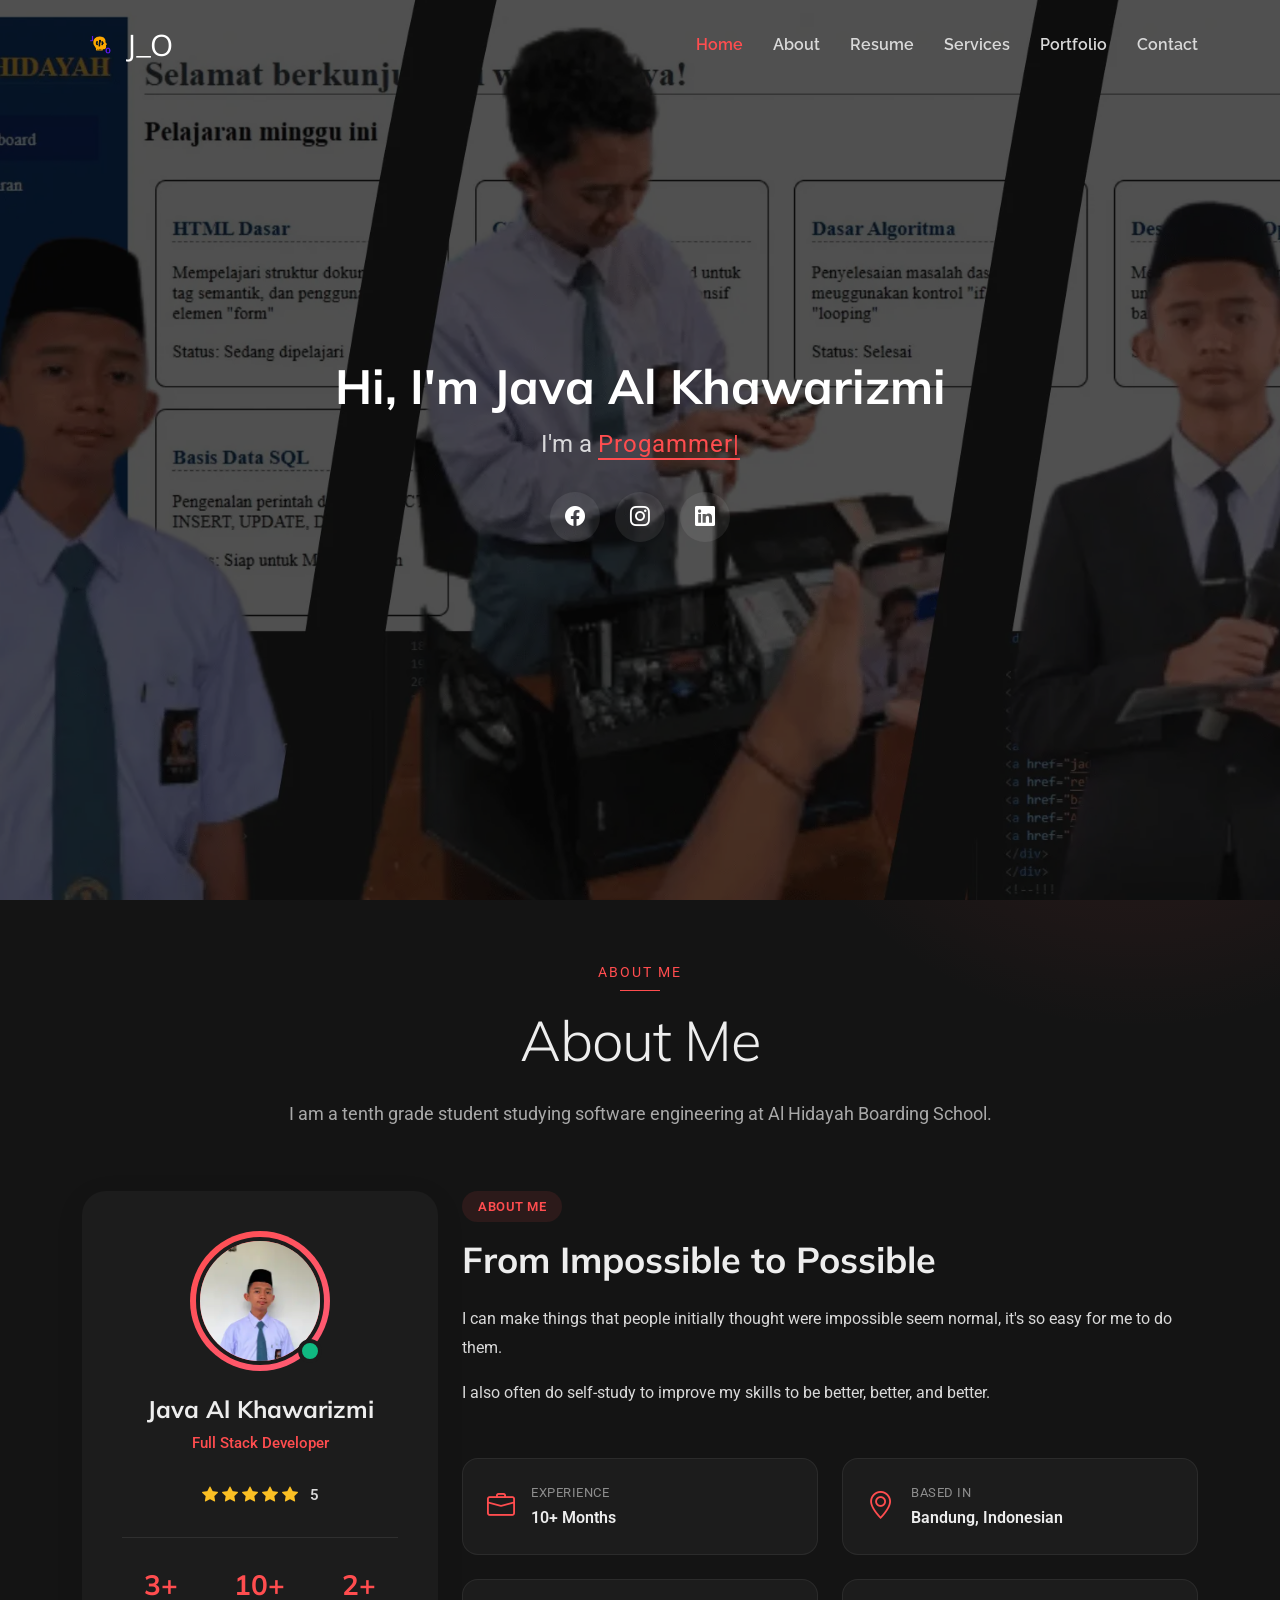
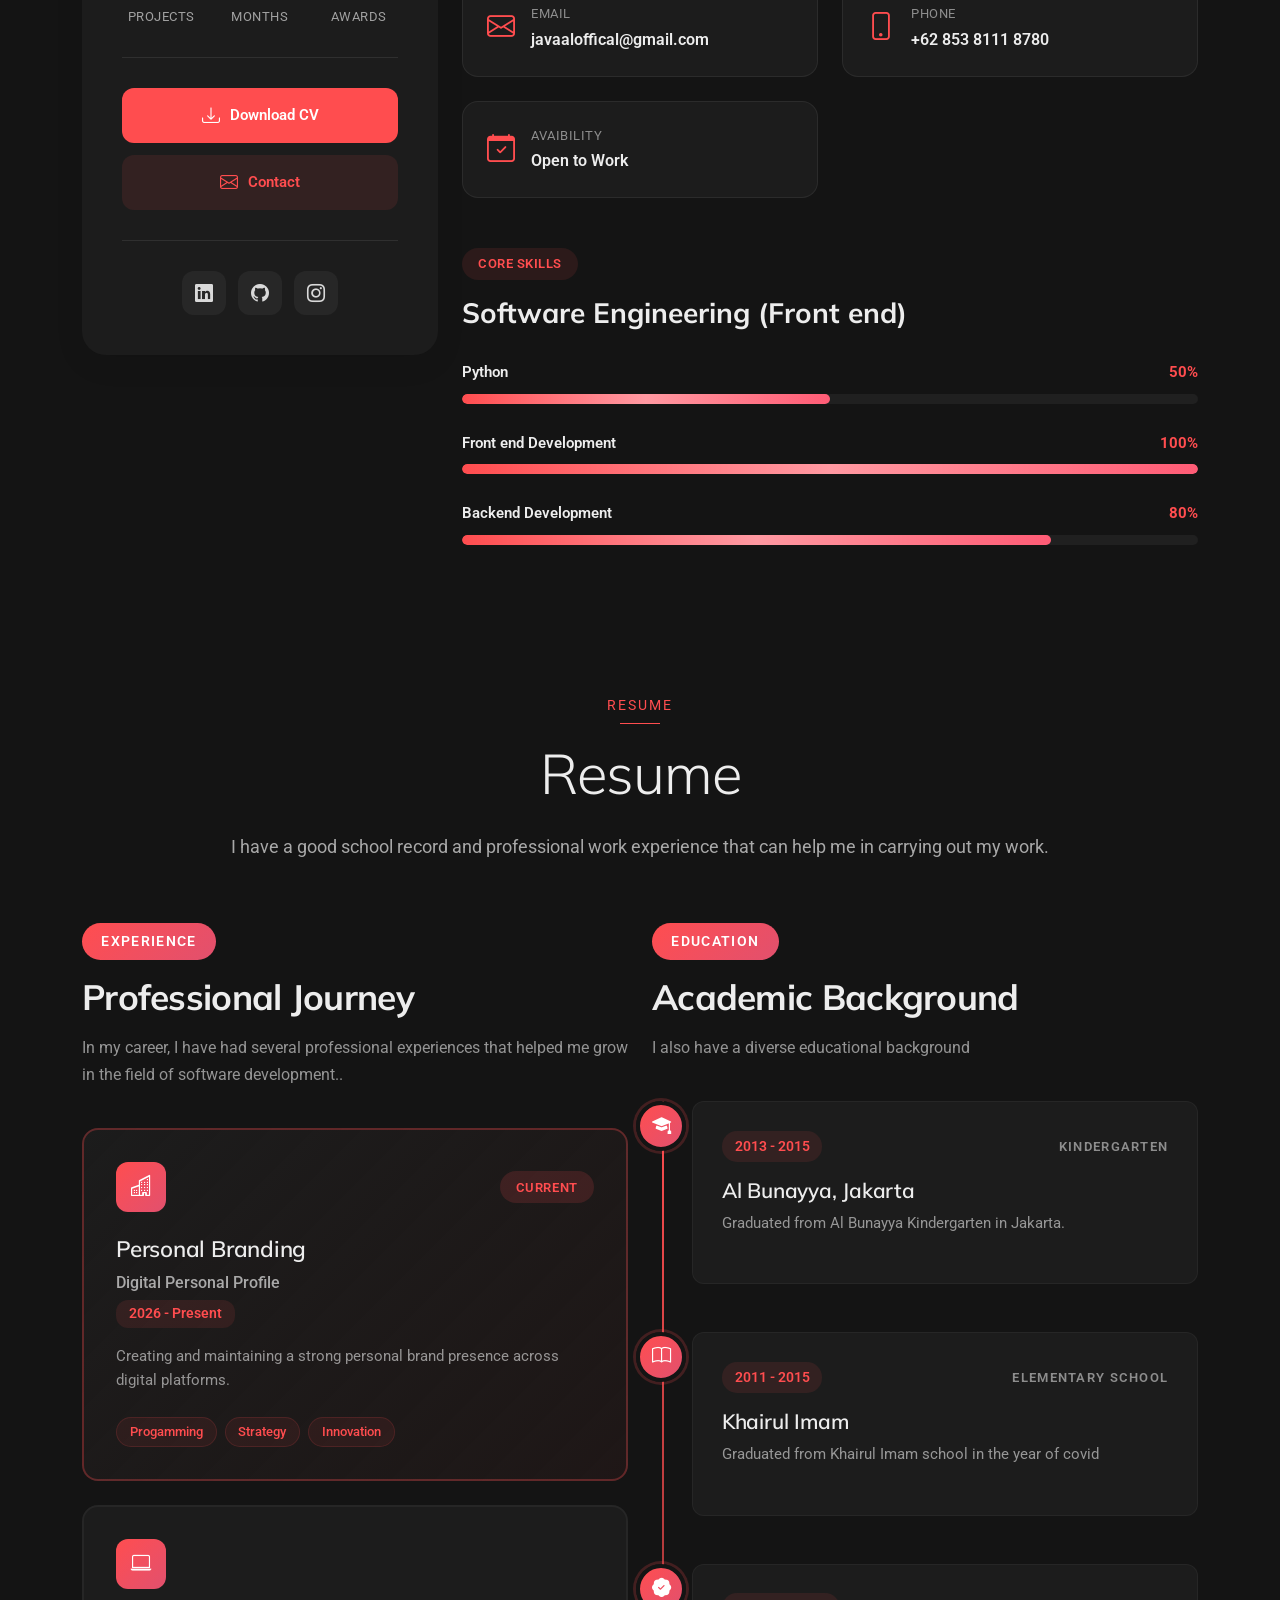
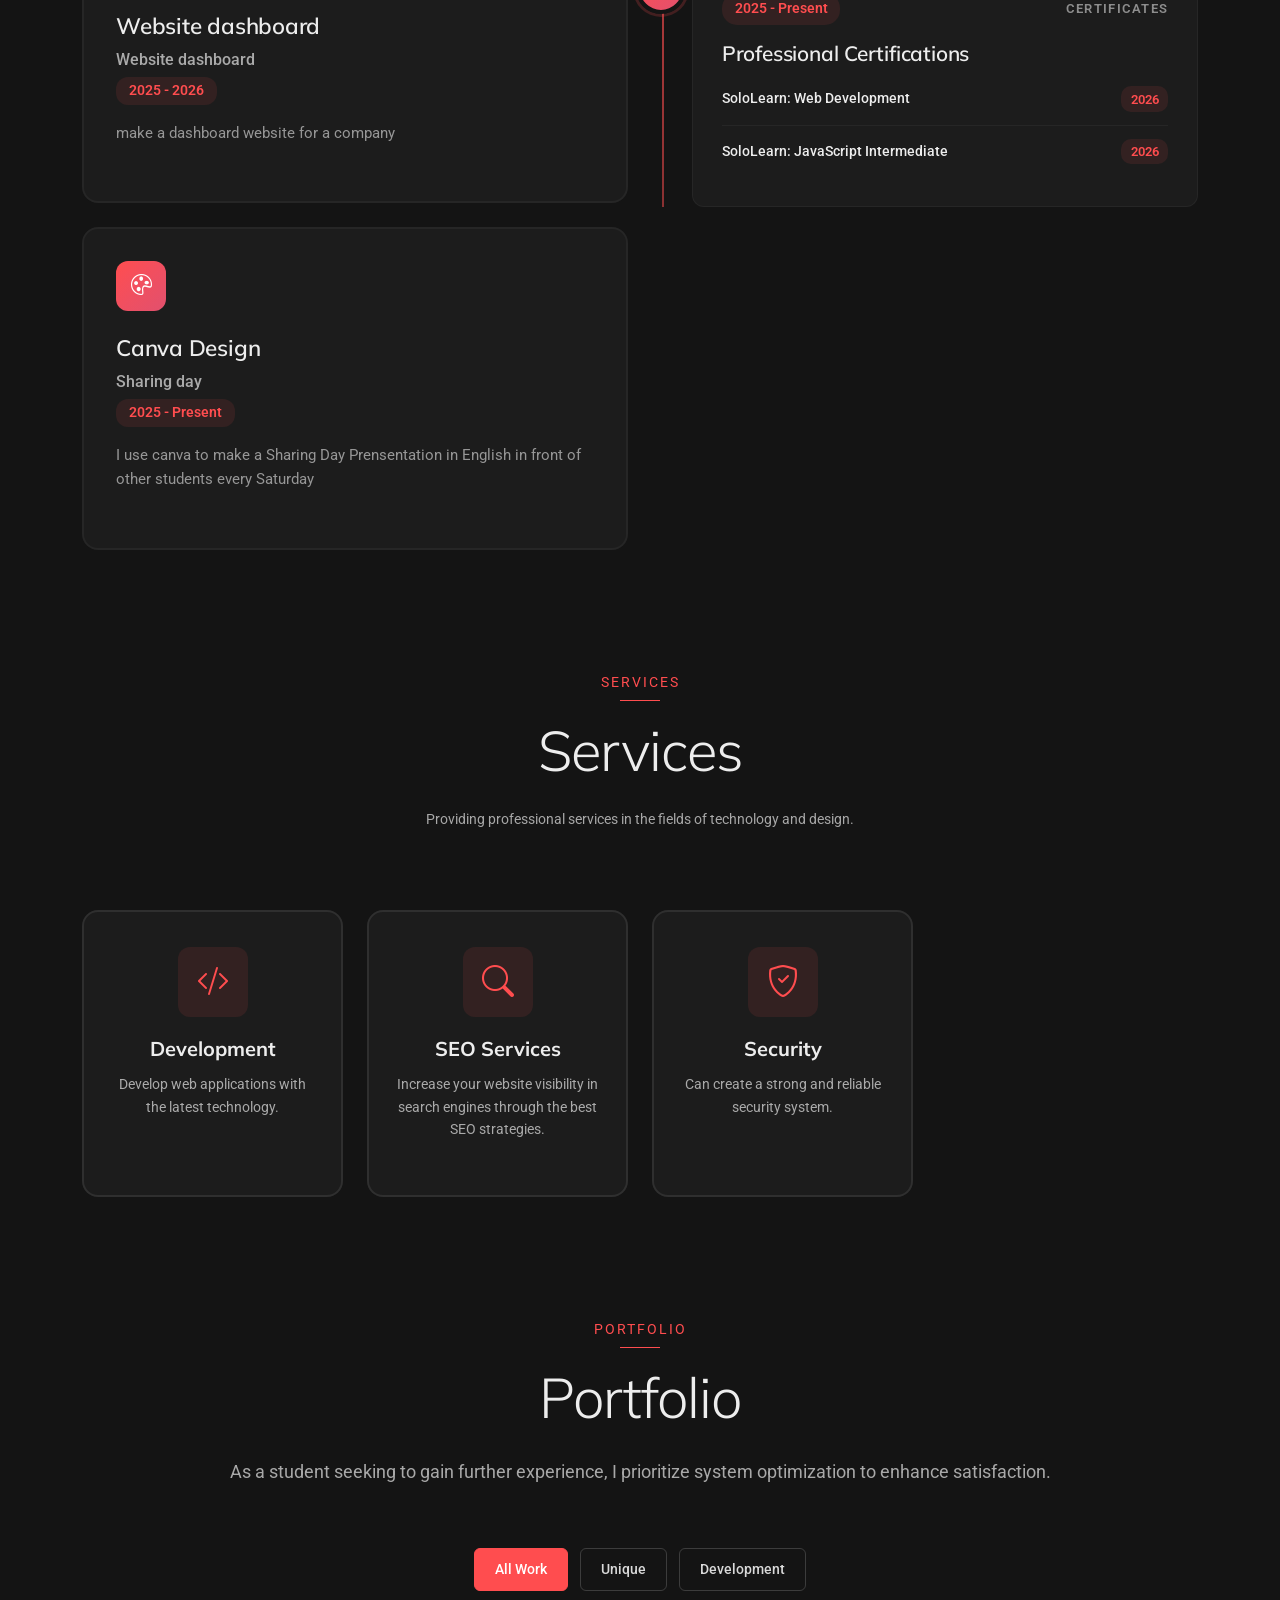
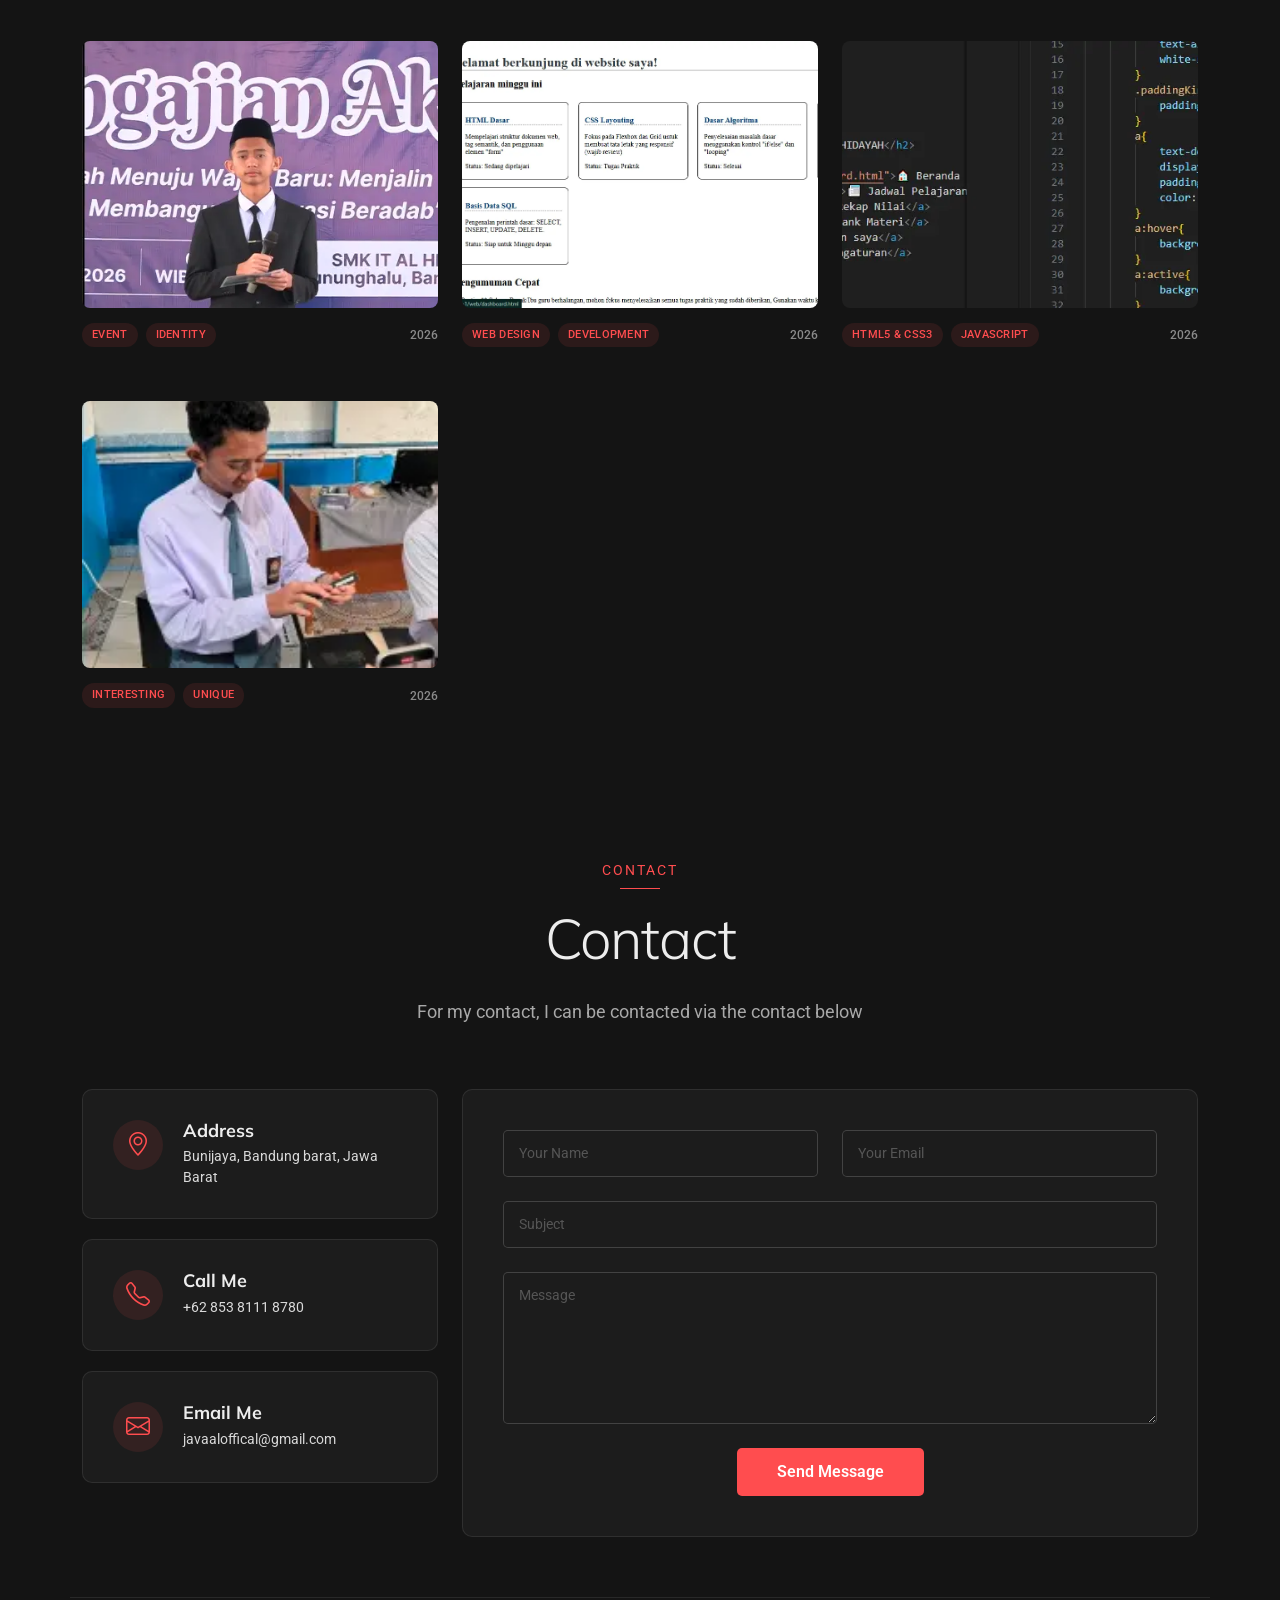
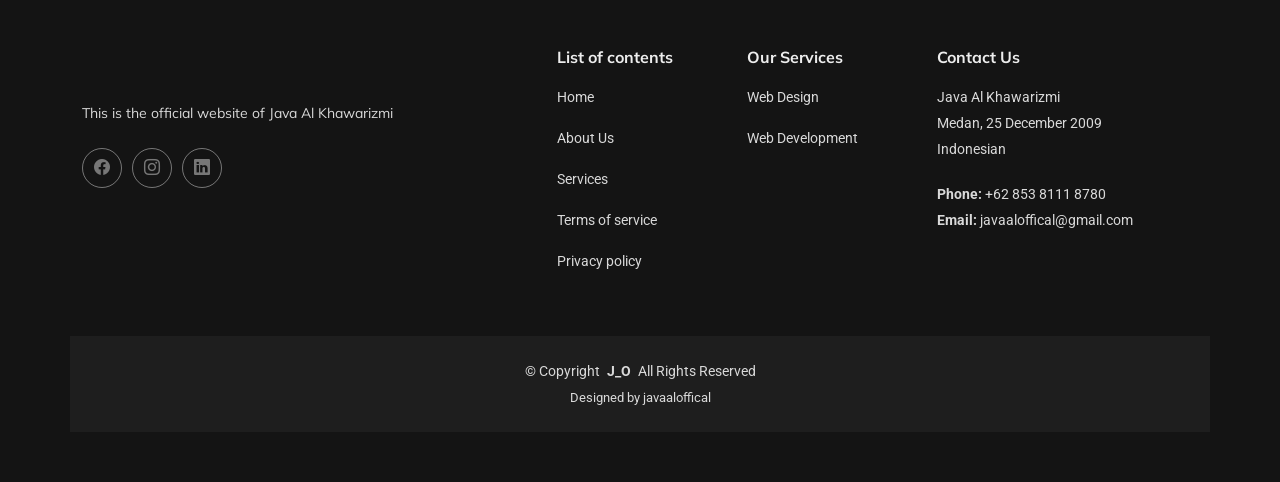
==== commit ce1fa6e1: "menghapus komentar komentar gak berguna" ====
--- a/index.html
+++ b/index.html
@@ -8,32 +8,21 @@
   <meta name="description" content="">
   <meta name="keywords" content="">
 
-  <!-- Favicons -->
   <link href="assets/img/Logo3(pro).png" rel="icon">
   <link href="assets/img/logo2.png" rel="apple-touch-icon">
 
-  <!-- Fonts -->
   <link href="https://fonts.googleapis.com" rel="preconnect">
   <link href="https://fonts.gstatic.com" rel="preconnect" crossorigin>
   <link href="https://fonts.googleapis.com/css2?family=Roboto:ital,wght@0,100;0,300;0,400;0,500;0,700;0,900;1,100;1,300;1,400;1,500;1,700;1,900&family=Raleway:ital,wght@0,100;0,200;0,300;0,400;0,500;0,600;0,700;0,800;0,900;1,100;1,200;1,300;1,400;1,500;1,600;1,700;1,800;1,900&family=Mulish:ital,wght@0,200;0,300;0,400;0,500;0,600;0,700;0,800;0,900;1,200;1,300;1,400;1,500;1,600;1,700;1,800;1,900&display=swap" rel="stylesheet">
 
-  <!-- Vendor CSS Files -->
   <link href="assets/vendor/bootstrap/css/bootstrap.min.css" rel="stylesheet">
   <link href="assets/vendor/bootstrap-icons/bootstrap-icons.css" rel="stylesheet">
   <link href="assets/vendor/aos/aos.css" rel="stylesheet">
   <link href="assets/vendor/glightbox/css/glightbox.min.css" rel="stylesheet">
   <link href="assets/vendor/swiper/swiper-bundle.min.css" rel="stylesheet">
 
-  <!-- Main CSS File -->
   <link href="assets/css/main.css" rel="stylesheet">
 
-  <!-- =======================================================
-  * Template Name: Craftivo
-  * Template URL: https://bootstrapmade.com/craftivo-bootstrap-portfolio-template/
-  * Updated: Oct 04 2025 with Bootstrap v5.3.8
-  * Author: BootstrapMade.com
-  * License: https://bootstrapmade.com/license/
-  ======================================================== -->
 </head>
 
 <body class="index-page">
@@ -42,7 +31,6 @@
     <div class="container-fluid container-xl position-relative d-flex align-items-center">
 
       <a href="index.html" class="logo d-flex align-items-center me-auto">
-        <!-- Uncomment the line below if you also wish to use an image logo -->
         <img src="assets/img/logo1.png" alt="Picture not found" class="myLogo">
         <h1 class="sitename">J_O</h1>
       </a>
@@ -54,36 +42,17 @@
           <li><a href="#resume">Resume</a></li>
           <li><a href="#services">Services</a></li>
           <li><a href="#portfolio">Portfolio</a></li>
-          <!-- <li class="dropdown"><a href="#"><span>Dropdown</span> <i class="bi bi-chevron-down toggle-dropdown"></i></a>
-            <ul>
-              <li><a href="#">Dropdown 1</a></li>
-              <li class="dropdown"><a href="#"><span>Deep Dropdown</span> <i class="bi bi-chevron-down toggle-dropdown"></i></a>
-                <ul>
-                  <li><a href="#">Deep Dropdown 1</a></li>
-                  <li><a href="#">Deep Dropdown 2</a></li>
-                  <li><a href="#">Deep Dropdown 3</a></li>
-                  <li><a href="#">Deep Dropdown 4</a></li>
-                  <li><a href="#">Deep Dropdown 5</a></li>
-                </ul>
-              </li>
-              <li><a href="#">Dropdown 2</a></li>
-              <li><a href="#">Dropdown 3</a></li>
-              <li><a href="#">Dropdown 4</a></li>
-            </ul>
-          </li> -->
+          </li>
           <li><a href="#contact">Contact</a></li>
         </ul>
         <i class="mobile-nav-toggle d-xl-none bi bi-list"></i>
       </nav>
 
-      <!-- <a class="btn-getstarted" href="#about">Get Started</a> -->
-
     </div>
   </header>
 
   <main class="main">
 
-    <!-- Hero Section -->
     <section id="hero" class="hero section dark-background">
 
       <img src="assets/img/Background/Background.webp" alt="" data-aos="fade-in">
@@ -94,7 +63,6 @@
             <h2>Hi, I'm Java Al Khawarizmi</h2>
             <p>I'm a <span class="typed" data-typed-items="Progammer"></span><span class="typed-cursor" aria-hidden="true"></span></p>
             <div class="social-links">
-              <!-- <a href="#"><i class="bi bi-twitter-x"></i></a> -->
               <a href="https://www.facebook.com/profile.php?id=61582183291918" target="_blank"><i class="bi bi-facebook"></i></a>
               <a href="https://www.instagram.com/_java_al_khawarizmi_/" target="_blank"><i class="bi bi-instagram"></i></a>
               <a href="https://www.linkedin.com/in/java-al-khawarizmi-702580294/" target="_blank"><i class="bi bi-linkedin"></i></a>
@@ -103,17 +71,15 @@
         </div>
       </div>
 
-    </section><!-- /Hero Section -->
-
-    <!-- About Section -->
+    </section>
+
     <section id="about" class="about section">
 
-      <!-- Section Title -->
       <div class="container section-title" data-aos="fade-up">
         <span class="subtitle">About Me</span>
         <h2>About Me</h2>
         <p>I am a tenth grade student studying software engineering at Al Hidayah Boarding School.</p>
-      </div><!-- End Section Title -->
+      </div>
 
       <div class="container" data-aos="fade-up" data-aos-delay="100">
 
@@ -184,14 +150,6 @@
                   </div>
                 </div>
 
-                <!-- <div class="detail-item" data-aos="fade-up" data-aos-delay="300">
-                  <i class="bi bi-mortarboard"></i>
-                  <div class="detail-content">
-                    <span>Degree</span>
-                    <strong>Master of Science</strong>
-                  </div>
-                </div> -->
-
                 <div class="detail-item" data-aos="fade-up" data-aos-delay="350">
                   <i class="bi bi-geo-alt"></i>
                   <div class="detail-content">
@@ -230,36 +188,6 @@
                 <h3>Software Engineering (Front end)</h3>
 
                 <div class="skills-list skills-animation">
-                  <!-- <div class="skill-item">
-                    <div class="skill-info">
-                      <span class="skill-name">React &amp; Next.js</span>
-                      <span class="skill-percent">95%</span>
-                    </div>
-                    <div class="progress">
-                      <div class="progress-bar" role="progressbar" aria-valuenow="95" aria-valuemin="0" aria-valuemax="100"></div>
-                    </div>
-                  </div>
-
-                  <div class="skill-item">
-                    <div class="skill-info">
-                      <span class="skill-name">Node.js &amp; Express</span>
-                      <span class="skill-percent">90%</span>
-                    </div>
-                    <div class="progress">
-                      <div class="progress-bar" role="progressbar" aria-valuenow="90" aria-valuemin="0" aria-valuemax="100"></div>
-                    </div>
-                  </div>
-
-                  <div class="skill-item">
-                    <div class="skill-info">
-                      <span class="skill-name">UI/UX &amp; Figma</span>
-                      <span class="skill-percent">88%</span>
-                    </div>
-                    <div class="progress">
-                      <div class="progress-bar" role="progressbar" aria-valuenow="88" aria-valuemin="0" aria-valuemax="100"></div>
-                    </div>
-                  </div>  -->
-
                   <div class="skill-item">
                     <div class="skill-info">
                       <span class="skill-name">Python</span>
@@ -297,18 +225,15 @@
 
       </div>
 
-    </section><!-- /About Section -->
-
-    <!-- Resume Section -->
+    </section>
+
     <section id="resume" class="resume section">
 
-      <!-- Section Title -->
       <div class="container section-title" data-aos="fade-up">
         <span class="subtitle">Resume</span>
         <h2>Resume</h2>
         <p>I have a good school record and professional work experience that can help me in carrying out my work.</p>
       </div>
-      <!-- End Section Title -->
 
       <div class="container" data-aos="fade-up" data-aos-delay="100">
 
@@ -397,12 +322,7 @@
                         <span class="degree-level">Kindergarten</span>
                       </div>
                       <h4>Al Bunayya, Jakarta</h4>
-                      <!-- <p class="institution">Institute of Creative Arts</p> -->
                       <p class="description">Graduated from Al Bunayya Kindergarten in Jakarta.</p>
-                      <!-- <div class="achievement">
-                        <i class="bi bi-award"></i>
-                        <span>Rank 5</span>
-                      </div> -->
                     </div>
                   </div>
 
@@ -416,7 +336,6 @@
                         <span class="degree-level">Elementary School</span>
                       </div>
                       <h4>Khairul Imam</h4>
-                      <!-- <p class="institution">Creative Arts University</p> -->
                       <p class="description">Graduated from Khairul Imam school in the year of covid</p>
                     </div>
                   </div>
@@ -440,10 +359,6 @@
                           <span class="cert-name">SoloLearn: JavaScript Intermediate</span>
                           <span class="cert-year">2026</span>
                         </div>
-                        <!-- <div class="cert-item">
-                          <span class="cert-name">Digital Strategy</span>
-                          <span class="cert-year">2021</span>
-                        </div> -->
                       </div>
                     </div>
                   </div>
@@ -455,50 +370,19 @@
 
       </div>
 
-    </section><!-- /Resume Section -->
-
-    <!-- Services Section -->
+    </section>
+
     <section id="services" class="services section">
 
-      <!-- Section Title -->
       <div class="container section-title" data-aos="fade-up">
         <span class="subtitle">Services</span>
         <h2>Services</h2>
         <p>Providing professional services in the fields of technology and design.</p>
-      </div><!-- End Section Title -->
+      </div>
 
       <div class="container" data-aos="fade-up" data-aos-delay="100">
 
         <div class="row gy-4">
-          <!-- <div class="col-lg-3 col-md-6" data-aos="zoom-in" data-aos-delay="100">
-            <div class="service-item">
-              <div class="icon-wrapper">
-                <i class="bi bi-palette"></i>
-              </div>
-              <h4>Brand Identity</h4>
-              <p>Curabitur non nulla sit amet nisl tempus convallis quis ac lectus vivamus magna.</p>
-              <a href="service-details.html" class="read-more">
-                <span>Explore</span>
-                <i class="bi bi-arrow-right"></i>
-              </a>
-            </div>
-          </div> -->
-
-          <!--<div class="col-lg-3 col-md-6" data-aos="zoom-in" data-aos-delay="200">
-            <div class="service-item featured">
-              <div class="featured-tag">Featured</div>
-              <div class="icon-wrapper">
-                <i class="bi bi-layout-text-window-reverse"></i>
-              </div>
-              <h4>UI/UX Design</h4>
-              <p>Provides optimal user interface and user experience design.</p>
-              <a href="service-details.html" class="read-more">
-                <span>Explore</span>
-                <i class="bi bi-arrow-right"></i>
-              </a> 
-            </div>
-          </div> -->
-
           <div class="col-lg-3 col-md-6" data-aos="zoom-in" data-aos-delay="300">
             <div class="service-item">
               <div class="icon-wrapper">
@@ -506,41 +390,8 @@
               </div>
               <h4>Development</h4>
               <p>Develop web applications with the latest technology.</p>
-              <!-- <a href="service-details.html" class="read-more">
-                <span>Explore</span>
-                <i class="bi bi-arrow-right"></i>
-              </a> -->
-            </div>
-          </div>
-
-          <!-- <div class="col-lg-3 col-md-6" data-aos="zoom-in" data-aos-delay="400">
-            <div class="service-item">
-              <div class="icon-wrapper">
-                <i class="bi bi-phone"></i>
-              </div>
-              <h4>Mobile Apps</h4>
-              <p>Preparing responsive and user-friendly mobile applications.</p>
-              <a href="service-details.html" class="read-more">
-                <span>Explore</span>
-                <i class="bi bi-arrow-right"></i>
-              </a>
-            </div>
-          </div> -->
-
-          <!-- <div class="col-lg-3 col-md-6" data-aos="zoom-in" data-aos-delay="100">
-            <div class="service-item">
-              <div class="icon-wrapper">
-                <i class="bi bi-megaphone"></i>
-              </div>
-              <h4>Digital Marketing</h4>
-              <p>Nulla porttitor accumsan tincidunt curabitur aliquet quam id dui posuere blandit mauris.</p>
-              <a href="service-details.html" class="read-more">
-                <span>Explore</span>
-                <i class="bi bi-arrow-right"></i>
-              </a>
-            </div>
-          </div> -->
-
+            </div>
+          </div>
           <div class="col-lg-3 col-md-6" data-aos="zoom-in" data-aos-delay="200">
             <div class="service-item">
               <div class="icon-wrapper">
@@ -548,26 +399,8 @@
               </div>
               <h4>SEO Services</h4>
               <p>Increase your website visibility in search engines through the best SEO strategies.</p>
-              <!-- <a href="service-details.html" class="read-more">
-                <span>Explore</span>
-                <i class="bi bi-arrow-right"></i>
-              </a> -->
-            </div>
-          </div>
-
-          <!-- <div class="col-lg-3 col-md-6" data-aos="zoom-in" data-aos-delay="300">
-            <div class="service-item">
-              <div class="icon-wrapper">
-                <i class="bi bi-graph-up-arrow"></i>
-              </div>
-              <h4>Analytics</h4>
-              <p>Sed porttitor lectus nibh curabitur arcu erat accumsan id imperdiet et porttitor at sem.</p>
-              <a href="service-details.html" class="read-more">
-                <span>Explore</span>
-                <i class="bi bi-arrow-right"></i>
-              </a>
-            </div>
-          </div> -->
+            </div>
+          </div>
 
           <div class="col-lg-3 col-md-6" data-aos="zoom-in" data-aos-delay="400">
             <div class="service-item">
@@ -576,44 +409,22 @@
               </div>
               <h4>Security</h4>
               <p>Can create a strong and reliable security system.</p>
-              <!-- <a href="service-details.html" class="read-more">
-                <span>Explore</span>
-                <i class="bi bi-arrow-right"></i>
-              </a> -->
-            </div>
-          </div>
-
-        </div>
-
-        <!-- <div class="row mt-5">
-          <div class="col-12" data-aos="fade-up" data-aos-delay="200">
-            <div class="cta-box">
-              <div class="row align-items-center">
-                <div class="col-lg-8">
-                  <h3>Transform Your Vision Into Reality</h3>
-                  <p>Partner with us to bring your ideas to life with innovative solutions tailored to your needs</p>
-                </div>
-                <div class="col-lg-4 text-lg-end text-center">
-                  <a href="service-details.html" class="cta-btn">Start Your Project</a>
-                </div>
-              </div>
-            </div>
-          </div>
-        </div> -->
-
-      </div>
-
-    </section><!-- /Services Section -->
-
-    <!-- Portfolio Section -->
+            </div>
+          </div>
+
+        </div>
+
+      </div>
+
+    </section>
+
     <section id="portfolio" class="portfolio section">
 
-      <!-- Section Title -->
       <div class="container section-title" data-aos="fade-up">
         <span class="subtitle">Portfolio</span>
         <h2>Portfolio</h2>
         <p>As a student seeking to gain further experience, I prioritize system optimization to enhance satisfaction.</p>
-      </div><!-- End Section Title -->
+      </div>
 
       <div class="container" data-aos="fade-up" data-aos-delay="100">
 
@@ -621,8 +432,6 @@
           <ul class="portfolio-filters isotope-filters" data-aos="fade-up" data-aos-delay="200">
             <li data-filter="*" class="filter-active">All Work</li>
             <li data-filter=".filter-creative">Unique</li>
-            <!-- <li data-filter=".filter-digital">Digital</li>
-            <li data-filter=".filter-strategy">Strategy</li> -->
             <li data-filter=".filter-development">Development</li>
           </ul>
 
@@ -640,9 +449,6 @@
                       <a href="assets/img/portfolio/Java-MC.webp" class="glightbox portfolio-link">
                         <i class="bi bi-plus-lg"></i>
                       </a>
-                      <!-- <a href="#" class="portfolio-details">
-                        <i class="bi bi-arrow-right"></i>
-                      </a> -->
                     </div>
                   </div>
                 </div>
@@ -669,9 +475,6 @@
                       <a href="assets/img/portfolio/Webku.webp" class="glightbox portfolio-link">
                         <i class="bi bi-plus-lg"></i>
                       </a>
-                      <!-- <a href="#" class="portfolio-details">
-                        <i class="bi bi-arrow-right"></i>
-                      </a> -->
                     </div>
                   </div>
                 </div>
@@ -684,35 +487,6 @@
                 </div>
               </div>
             </div>
-
-            <!-- <div class="col-lg-4 col-md-6 portfolio-item isotope-item filter-strategy">
-              <div class="portfolio-card">
-                <div class="portfolio-image-container">
-                  <img src="assets/img/portfolio/portfolio-3.webp" alt="Strategy Project" class="img-fluid" loading="lazy">
-                  <div class="portfolio-overlay">
-                    <div class="portfolio-info">
-                      <span class="project-category">Brand Strategy</span>
-                      <h4>Market Positioning</h4>
-                    </div>
-                    <div class="portfolio-actions">
-                      <a href="assets/img/portfolio/portfolio-3.webp" class="glightbox portfolio-link">
-                        <i class="bi bi-plus-lg"></i>
-                      </a>
-                      <a href="#" class="portfolio-details">
-                        <i class="bi bi-arrow-right"></i>
-                      </a>
-                    </div>
-                  </div>
-                </div>
-                <div class="portfolio-meta">
-                  <div class="project-tags">
-                    <span class="tag">Strategy</span>
-                    <span class="tag">Consulting</span>
-                  </div>
-                  <div class="project-year">2023</div>
-                </div>
-              </div>
-            </div> -->
 
             <div class="col-lg-4 col-md-6 portfolio-item isotope-item filter-development">
               <div class="portfolio-card">
@@ -727,9 +501,6 @@
                       <a href="assets/img/portfolio/back.webp" class="glightbox portfolio-link">
                         <i class="bi bi-plus-lg"></i>
                       </a>
-                      <!-- <a href="#" class="portfolio-details">
-                        <i class="bi bi-arrow-right"></i>
-                      </a> -->
                     </div>
                   </div>
                 </div>
@@ -756,9 +527,6 @@
                       <a href="assets/img/portfolio/Java-PC.webp" class="glightbox portfolio-link">
                         <i class="bi bi-plus-lg"></i>
                       </a>
-                      <!-- <a href="#" class="portfolio-details">
-                        <i class="bi bi-arrow-right"></i>
-                      </a> -->
                     </div>
                   </div>
                 </div>
@@ -772,63 +540,21 @@
               </div>
             </div>
 
-            <!-- <div class="col-lg-4 col-md-6 portfolio-item isotope-item filter-digital">
-              <div class="portfolio-card">
-                <div class="portfolio-image-container">
-                  <img src="assets/img/portfolio/portfolio-6.webp" alt="Digital Project" class="img-fluid" loading="lazy">
-                  <div class="portfolio-overlay">
-                    <div class="portfolio-info">
-                      <span class="project-category">Digital Product</span>
-                      <h4>Mobile Experience</h4>
-                    </div>
-                    <div class="portfolio-actions">
-                      <a href="assets/img/portfolio/portfolio-6.webp" class="glightbox portfolio-link">
-                        <i class="bi bi-plus-lg"></i>
-                      </a>
-                      <a href="#" class="portfolio-details">
-                        <i class="bi bi-arrow-right"></i>
-                      </a>
-                    </div>
-                  </div>
-                </div> -->
-                <!-- <div class="portfolio-meta">
-                  <div class="project-tags">
-                    <span class="tag">Mobile</span>
-                    <span class="tag">UI/UX</span>
-                  </div>
-                  <div class="project-year">2025</div>
-                </div>
-              </div> -->
-            </div>
-          </div>
-
-        </div>
-
-        <!-- <div class="portfolio-bottom" data-aos="fade-up" data-aos-delay="400">
-          <div class="row align-items-center">
-            <div class="col-lg-8">
-              <h3>Like what you see?</h3>
-              <p>Feel free to reach out if you're interested in working together!</p>
-            </div>
-            <div class="col-lg-4 text-lg-end">
-              <a href="#contact" class="btn btn-accent">Let's Work Together</a>
-            </div>
-          </div>
-        </div> -->
-
-      </div>
-
-    </section><!-- /Portfolio Section -->
-
-    <!-- Contact Section -->
+            </div>
+          </div>
+
+        </div>
+      </div>
+
+    </section>
+
     <section id="contact" class="contact section">
 
-      <!-- Section Title -->
       <div class="container section-title" data-aos="fade-up">
         <span class="subtitle">Contact</span>
         <h2>Contact</h2>
         <p>For my contact, I can be contacted via the contact below</p>
-      </div><!-- End Section Title -->
+      </div>
 
       <div class="container">
 
@@ -864,8 +590,7 @@
                 <p>javaaloffical@gmail.com</p>
               </div>
             </div>
-
-          g </div>
+        </div>
 
           <div class="col-lg-8">
             <form action="forms/contact.php" method="post" class="php-email-form">
@@ -903,7 +628,7 @@
 
       </div>
 
-    </section><!-- /Contact Section -->
+    </section>
 
   </main>
 
@@ -927,22 +652,19 @@
         <div class="col-lg-2 col-6 footer-links">
           <h4>List of contents</h4>
           <ul>
-            <li><!--<a href="#"></a>-->Home</li>
-            <li><!--<a href="#"></a>-->About Us</li>
-            <li><!--<a href="#"></a>-->Services</li>
-            <li><!--<a href="#"></a>-->Terms of service</li>
-            <li><!--<a href="#"></a>-->Privacy policy</li>
+            <li>Home</li>
+            <li>About Us</li>
+            <li>Services</li>
+            <li>Terms of service</li>
+            <li>Privacy policy</li>
           </ul>
         </div>
 
         <div class="col-lg-2 col-6 footer-links">
           <h4>Our Services</h4>
           <ul>
-            <li><!--<a href="#"></a>-->Web Design</li>
-            <li><!--<a href="#"></a>-->Web Development</li>
-            <!-- <li><a href="#">Product Management</a></li>
-            <li><a href="#">Marketing</a></li>
-            <li><a href="#">Graphic Design</a></li> -->
+            <li>Web Design</li>
+            <li>Web Development</li>
           </ul>
         </div>
 
@@ -961,23 +683,16 @@
     <div class="container copyright text-center mt-4">
       <p>© <span>Copyright</span> <strong class="px-1 sitename">J_O</strong> <span>All Rights Reserved</span></p>
       <div class="credits">
-        <!-- All the links in the footer should remain intact. -->
-        <!-- You can delete the links only if you've purchased the pro version. -->
-        <!-- Licensing information: https://bootstrapmade.com/license/ -->
-        <!-- Purchase the pro version with working PHP/AJAX contact form: [buy-url] -->
-        Designed by <!--<a href="https://bootstrapmade.com/"></a>-->javaaloffical<!-- | <a href="https://bootstrapmade.com/tools/">DevTools</a>-->
+        Designed by javaaloffical
       </div>
     </div>
 
   </footer>
 
-  <!-- Scroll Top -->
   <a href="#" id="scroll-top" class="scroll-top d-flex align-items-center justify-content-center"><i class="bi bi-arrow-up-short"></i></a>
 
-  <!-- Preloader -->
   <div id="preloader"></div>
 
-  <!-- Vendor JS Files -->
   <script src="assets/vendor/bootstrap/js/bootstrap.bundle.min.js"></script>
   <script src="assets/vendor/php-email-form/validate.js"></script>
   <script src="assets/vendor/aos/aos.js"></script>
@@ -988,7 +703,6 @@
   <script src="assets/vendor/isotope-layout/isotope.pkgd.min.js"></script>
   <script src="assets/vendor/swiper/swiper-bundle.min.js"></script>
 
-  <!-- Main JS File -->
   <script src="assets/js/main.js"></script>
 
 </body>
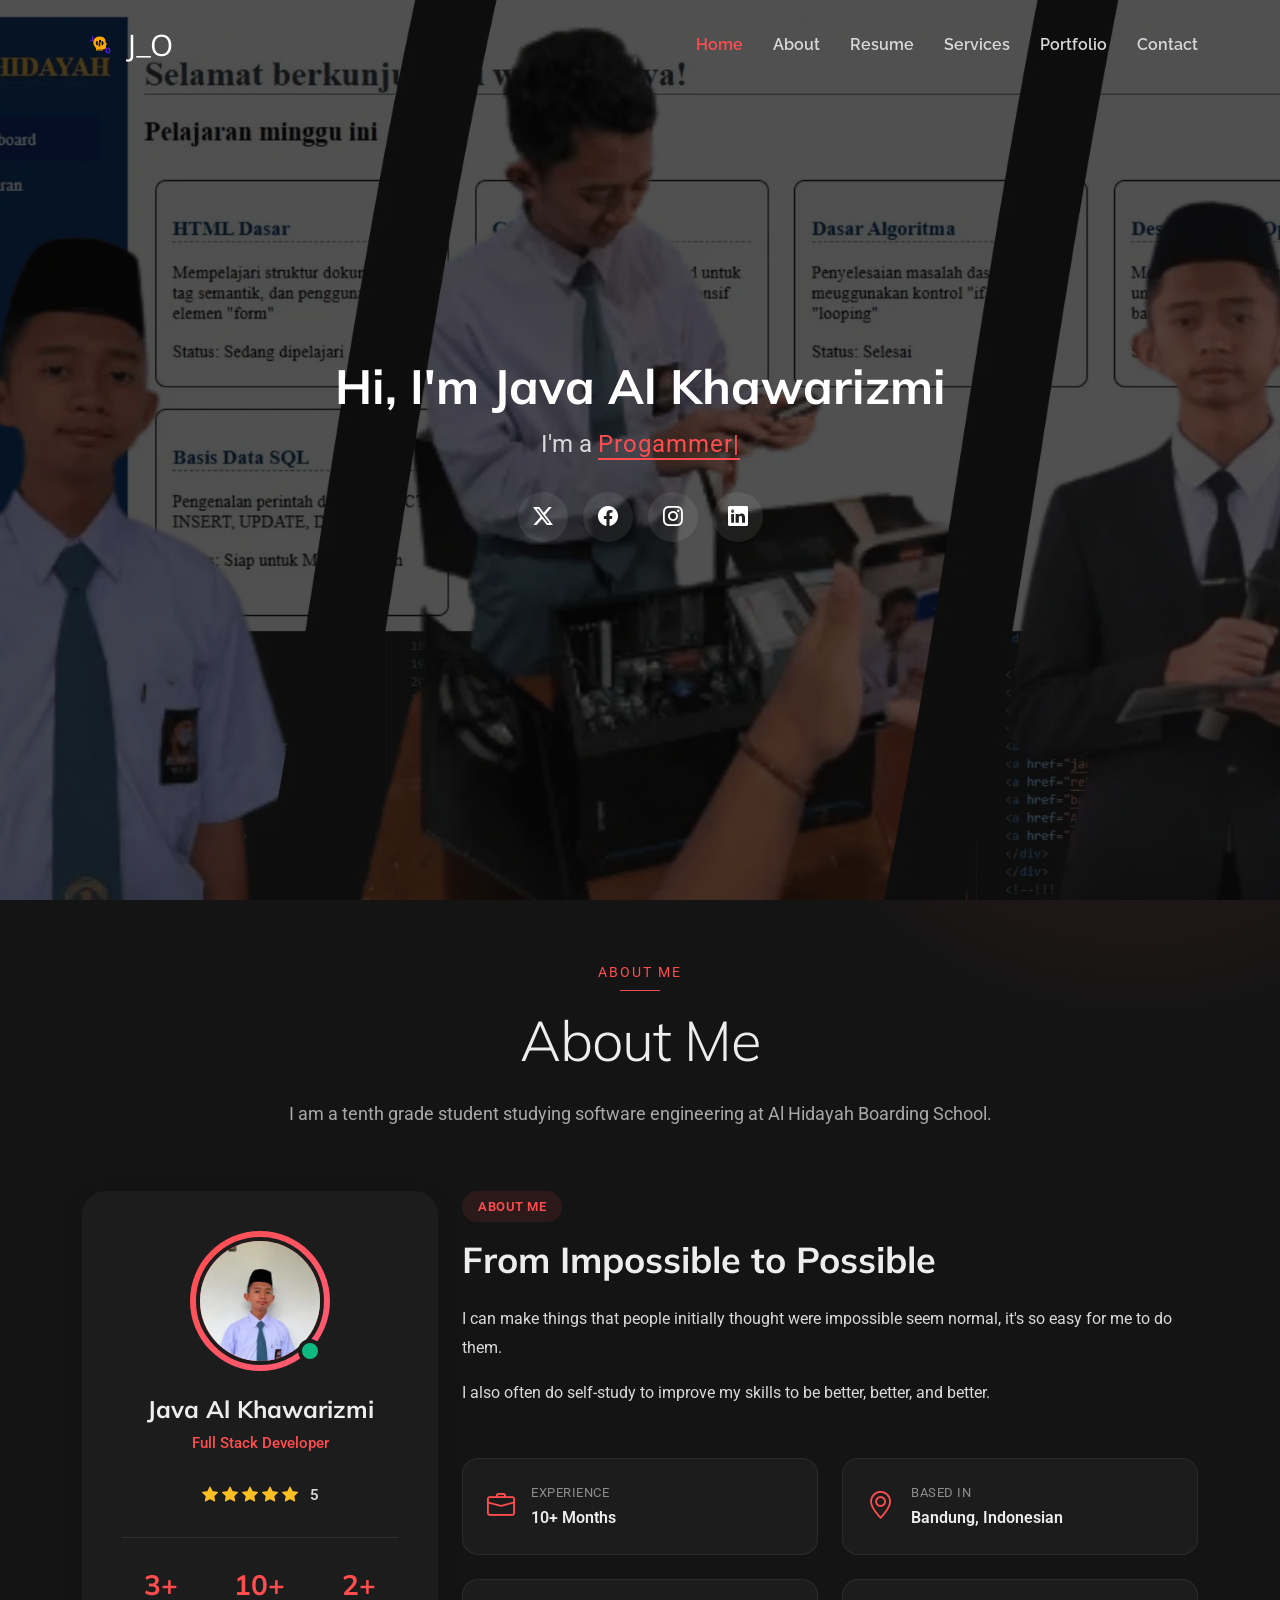
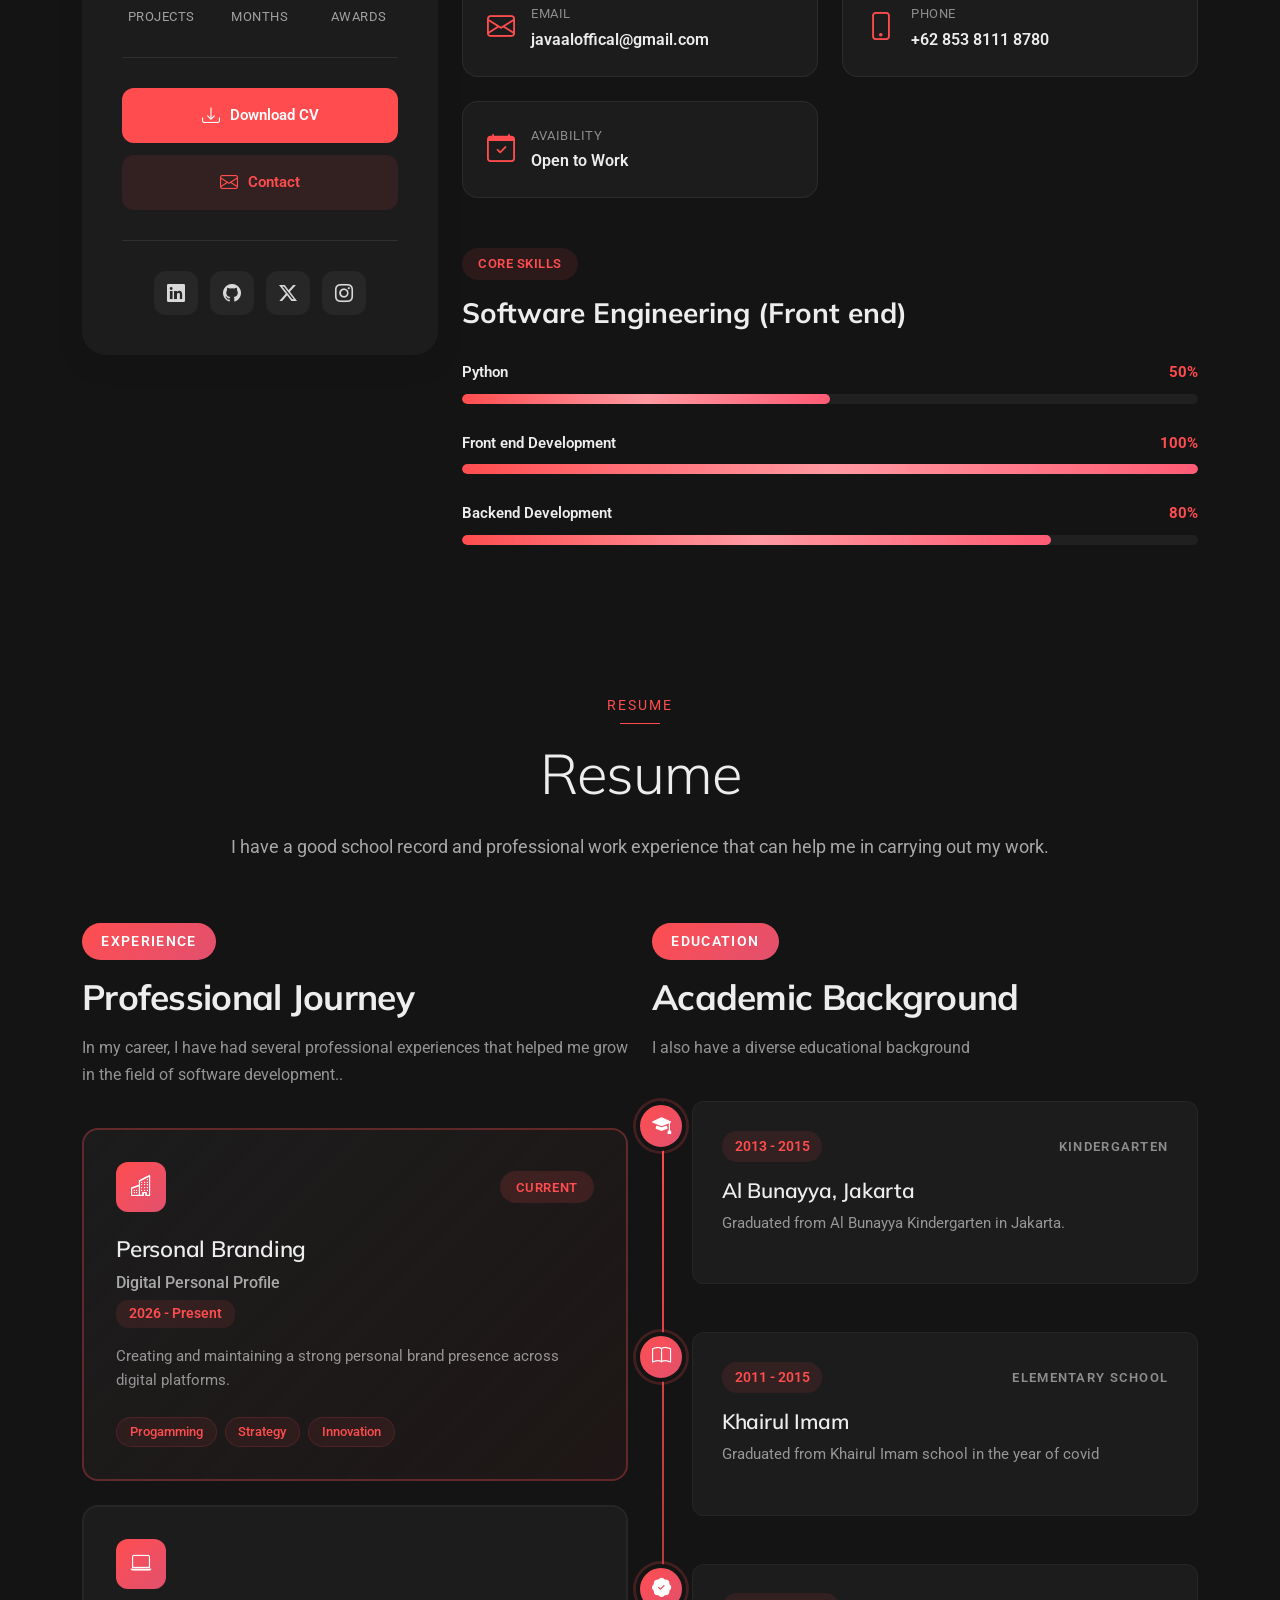
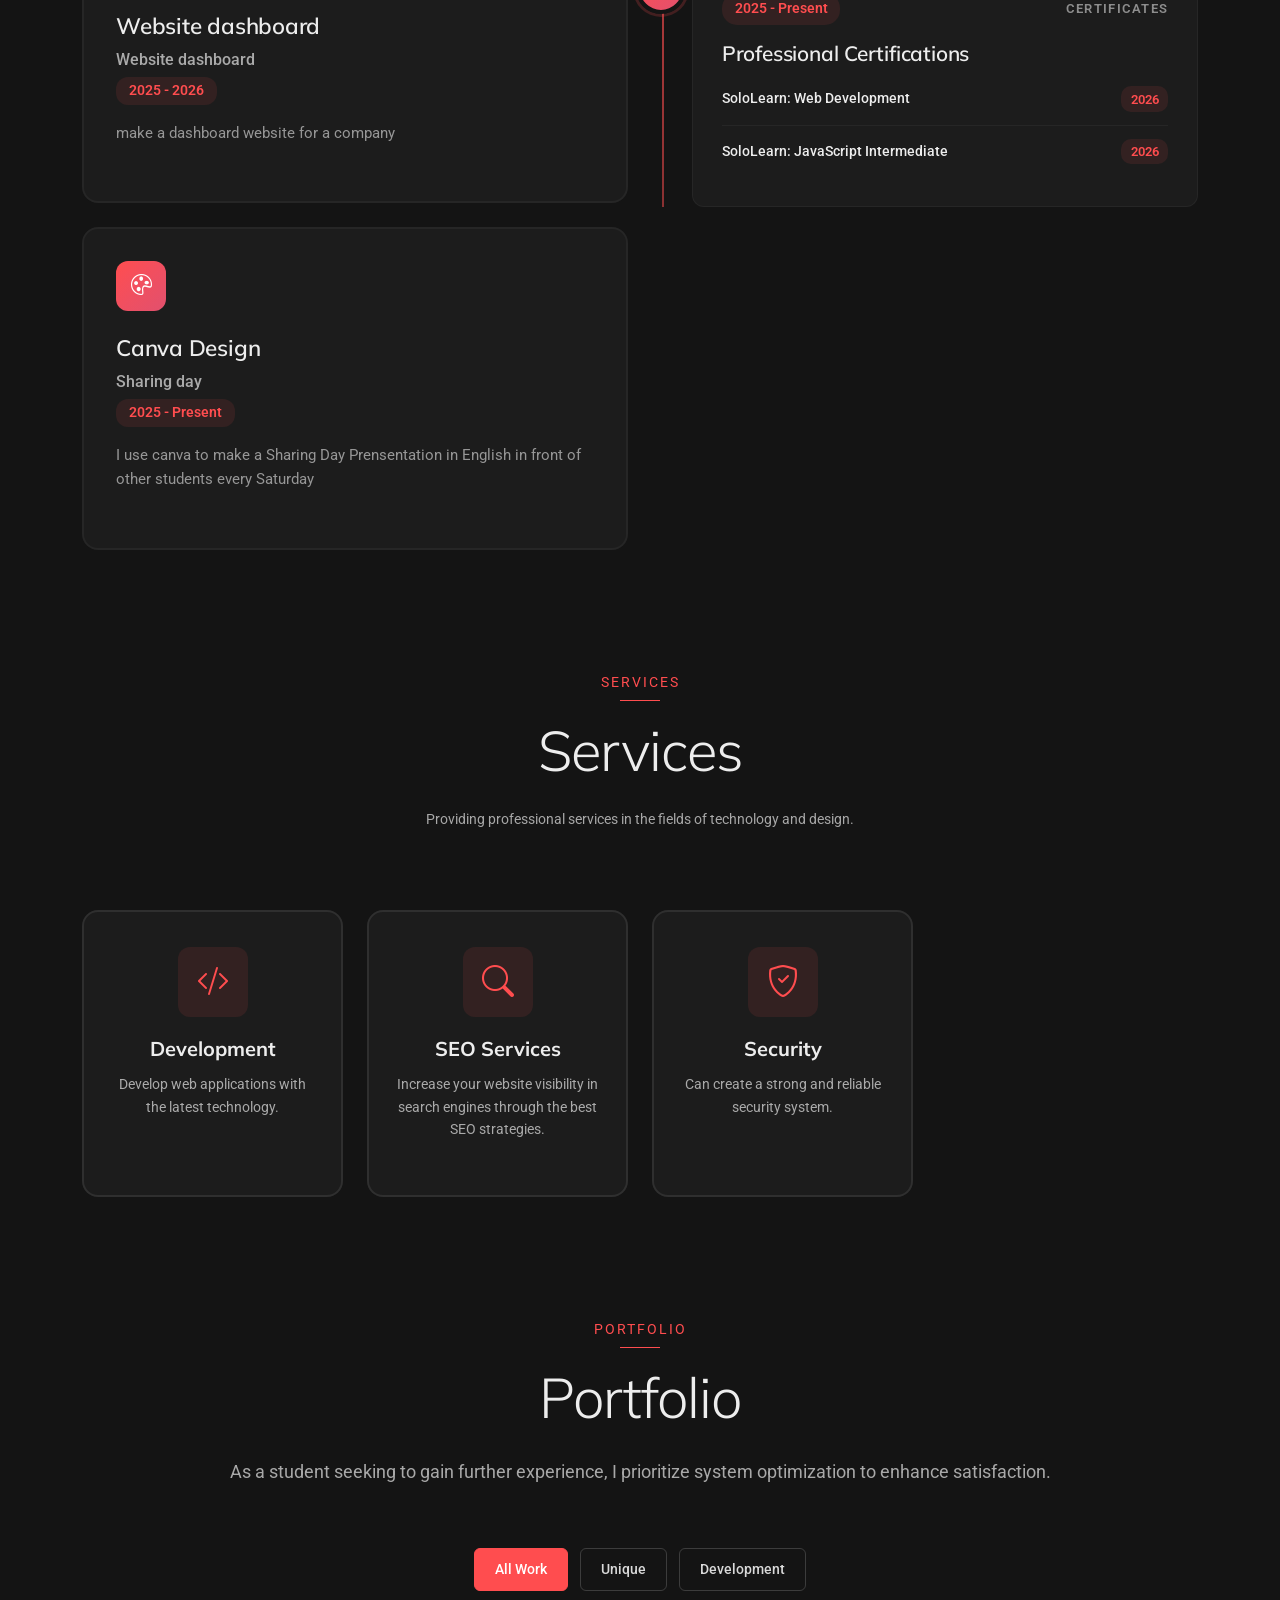
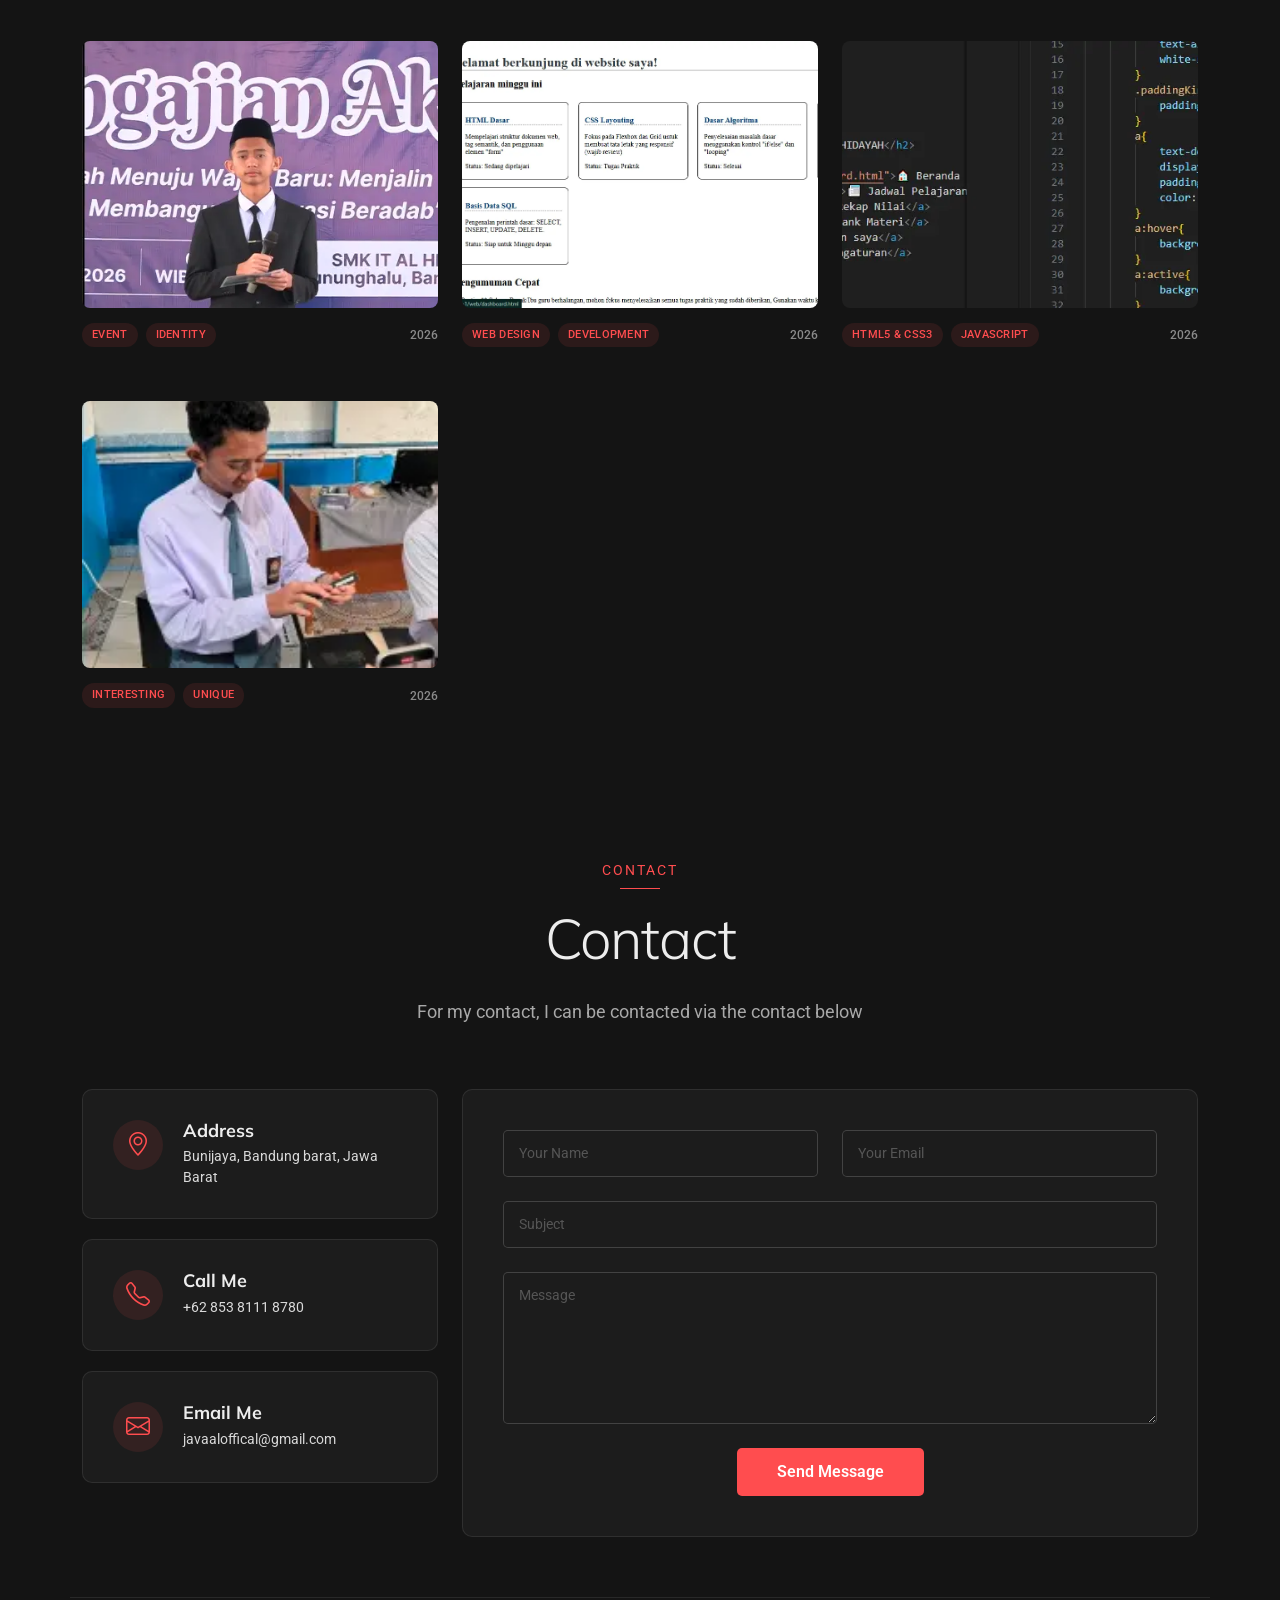
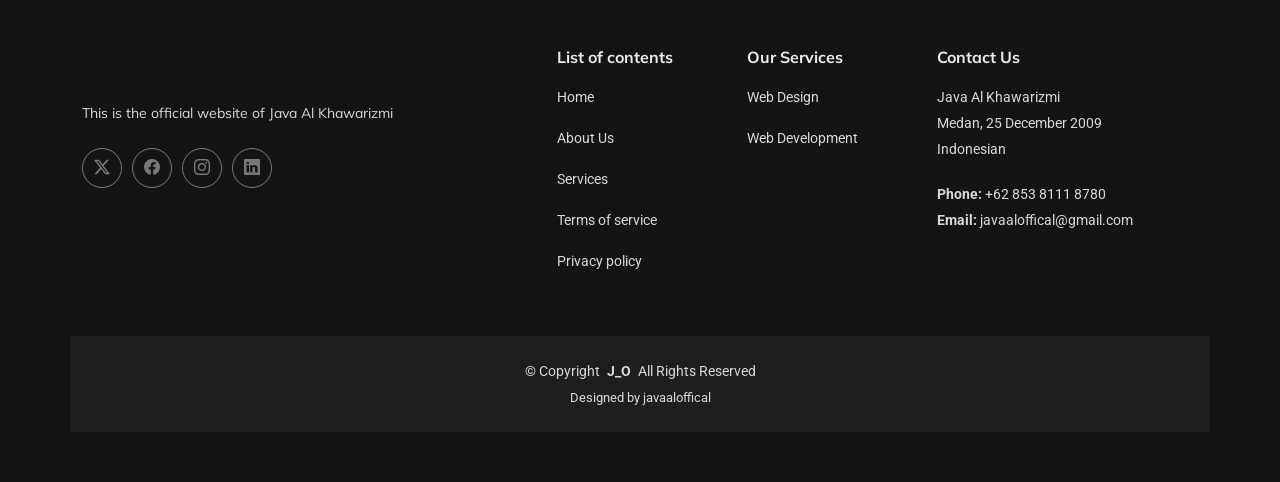
==== commit 090d5d18: "nambahin X" ====
--- a/index.html
+++ b/index.html
@@ -63,6 +63,7 @@
             <h2>Hi, I'm Java Al Khawarizmi</h2>
             <p>I'm a <span class="typed" data-typed-items="Progammer"></span><span class="typed-cursor" aria-hidden="true"></span></p>
             <div class="social-links">
+              <a href="https://x.com/JavaKhawarizmi" target="_blank"><i class="bi bi-twitter-x"></i></a>
               <a href="https://www.facebook.com/profile.php?id=61582183291918" target="_blank"><i class="bi bi-facebook"></i></a>
               <a href="https://www.instagram.com/_java_al_khawarizmi_/" target="_blank"><i class="bi bi-instagram"></i></a>
               <a href="https://www.linkedin.com/in/java-al-khawarizmi-702580294/" target="_blank"><i class="bi bi-linkedin"></i></a>
@@ -124,9 +125,9 @@
               </div>
 
               <div class="social-connect">
-                <a href="https://www.linkedin.com/in/java-al-khawarizmi-702580294/" target="_blank" ><i class="bi bi-linkedin"></i></a>
+                <a href="https://www.linkedin.com/in/java-al-khawarizmi-4140693ab/" target="_blank" ><i class="bi bi-linkedin"></i></a>
                 <a href="https://github.com/javaalofficial" target="_blank"><i class="bi bi-github"></i></a>
-                <!-- <a href="#"><i class="bi bi-twitter"></i></a> -->
+                <a href="https://x.com/JavaKhawarizmi" target="_blank"><i class="bi bi-twitter-x"></i></a>
                 <a href="https://www.instagram.com/_java_al_khawarizmi_/" target="_blank"><i class="bi bi-instagram"></i></a>
               </div>
             </div>
@@ -642,10 +643,10 @@
           </a>
           <p>This is the official website of Java Al Khawarizmi</p>
           <div class="social-links d-flex mt-4">
-            <!-- <a href=""><i class="bi bi-twitter-x"></i></a> -->
+            <a href="https://x.com/JavaKhawarizmi" target="_blank"><i class="bi bi-twitter-x"></i></a>
             <a href="https://www.facebook.com/profile.php?id=61582183291918" target="_blank"><i class="bi bi-facebook"></i></a>
             <a href="https://www.instagram.com/_java_al_khawarizmi_/" target="_blank"><i class="bi bi-instagram"></i></a>
-            <a href="https://www.linkedin.com/in/java-al-khawarizmi-702580294/" target="_blank"><i class="bi bi-linkedin"></i></a>
+            <a href="https://www.linkedin.com/in/java-al-khawarizmi-4140693ab/" target="_blank"><i class="bi bi-linkedin"></i></a>
           </div>
         </div>
 
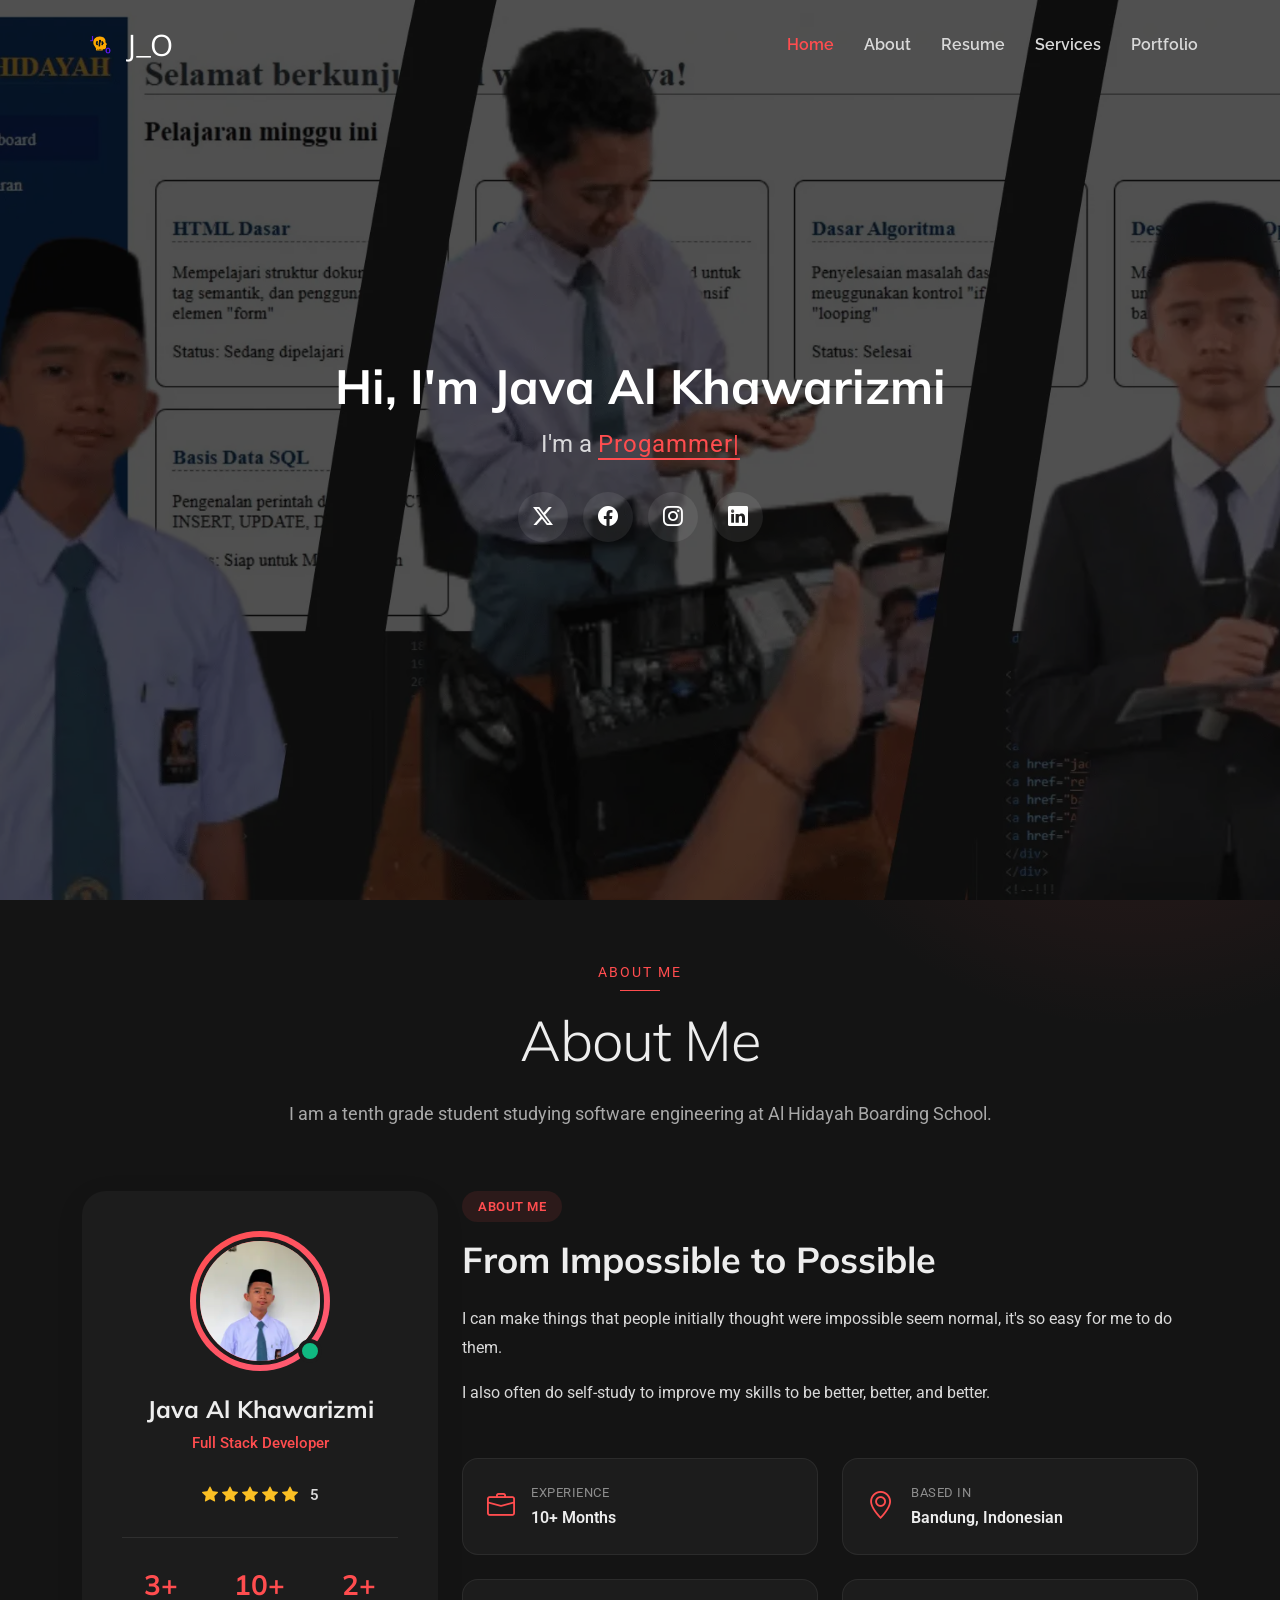
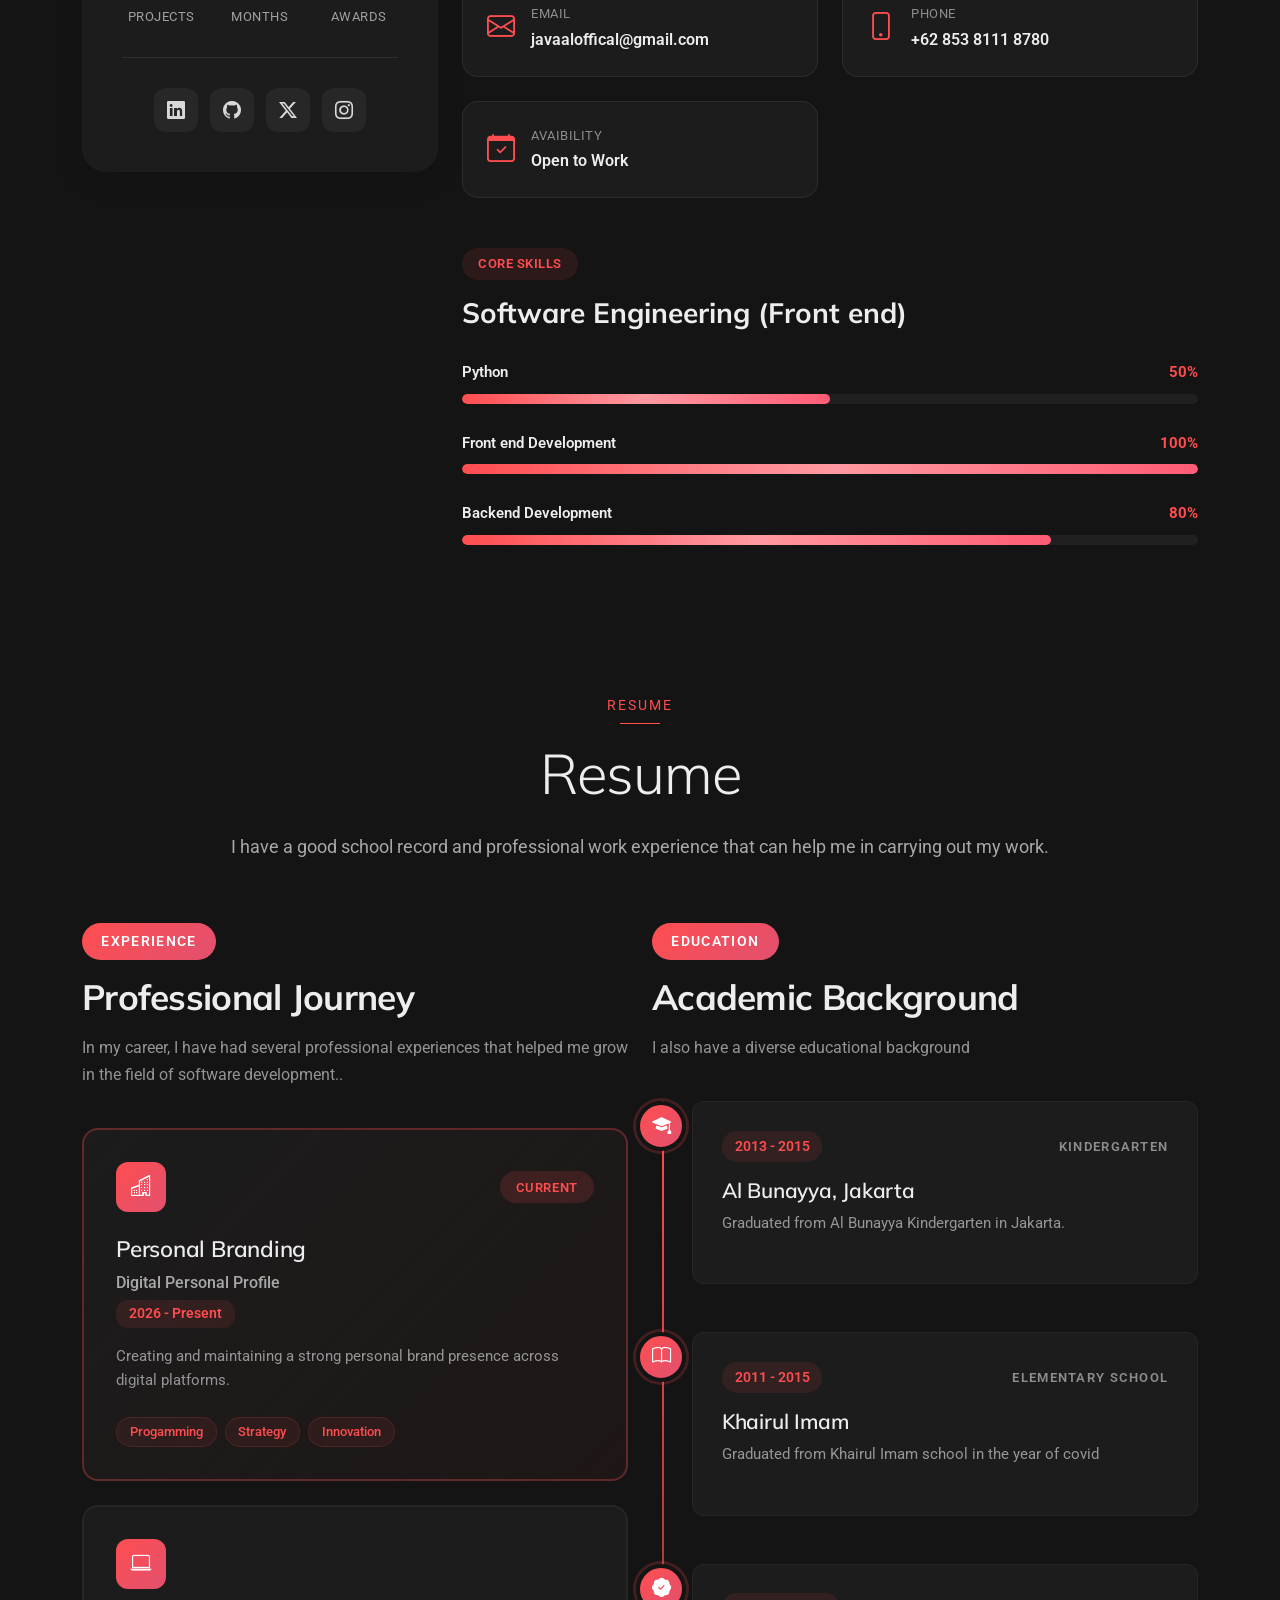
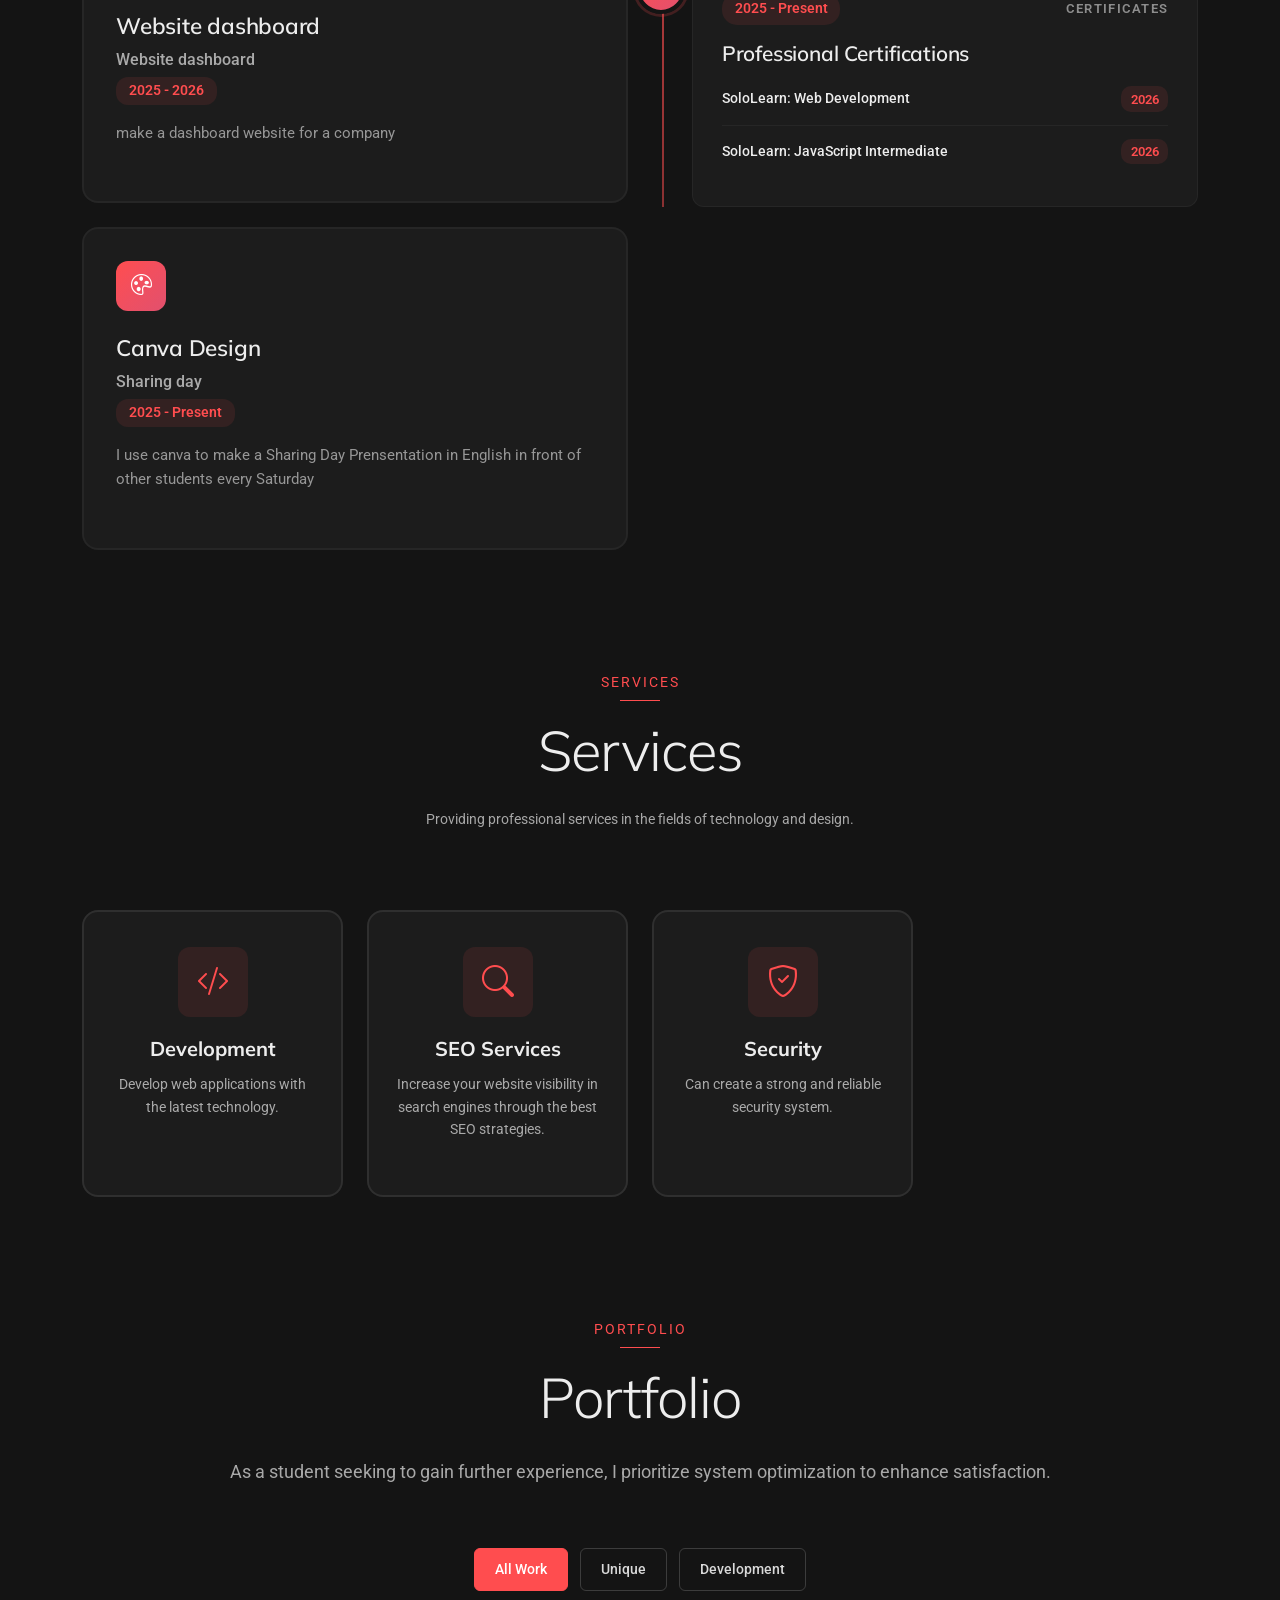
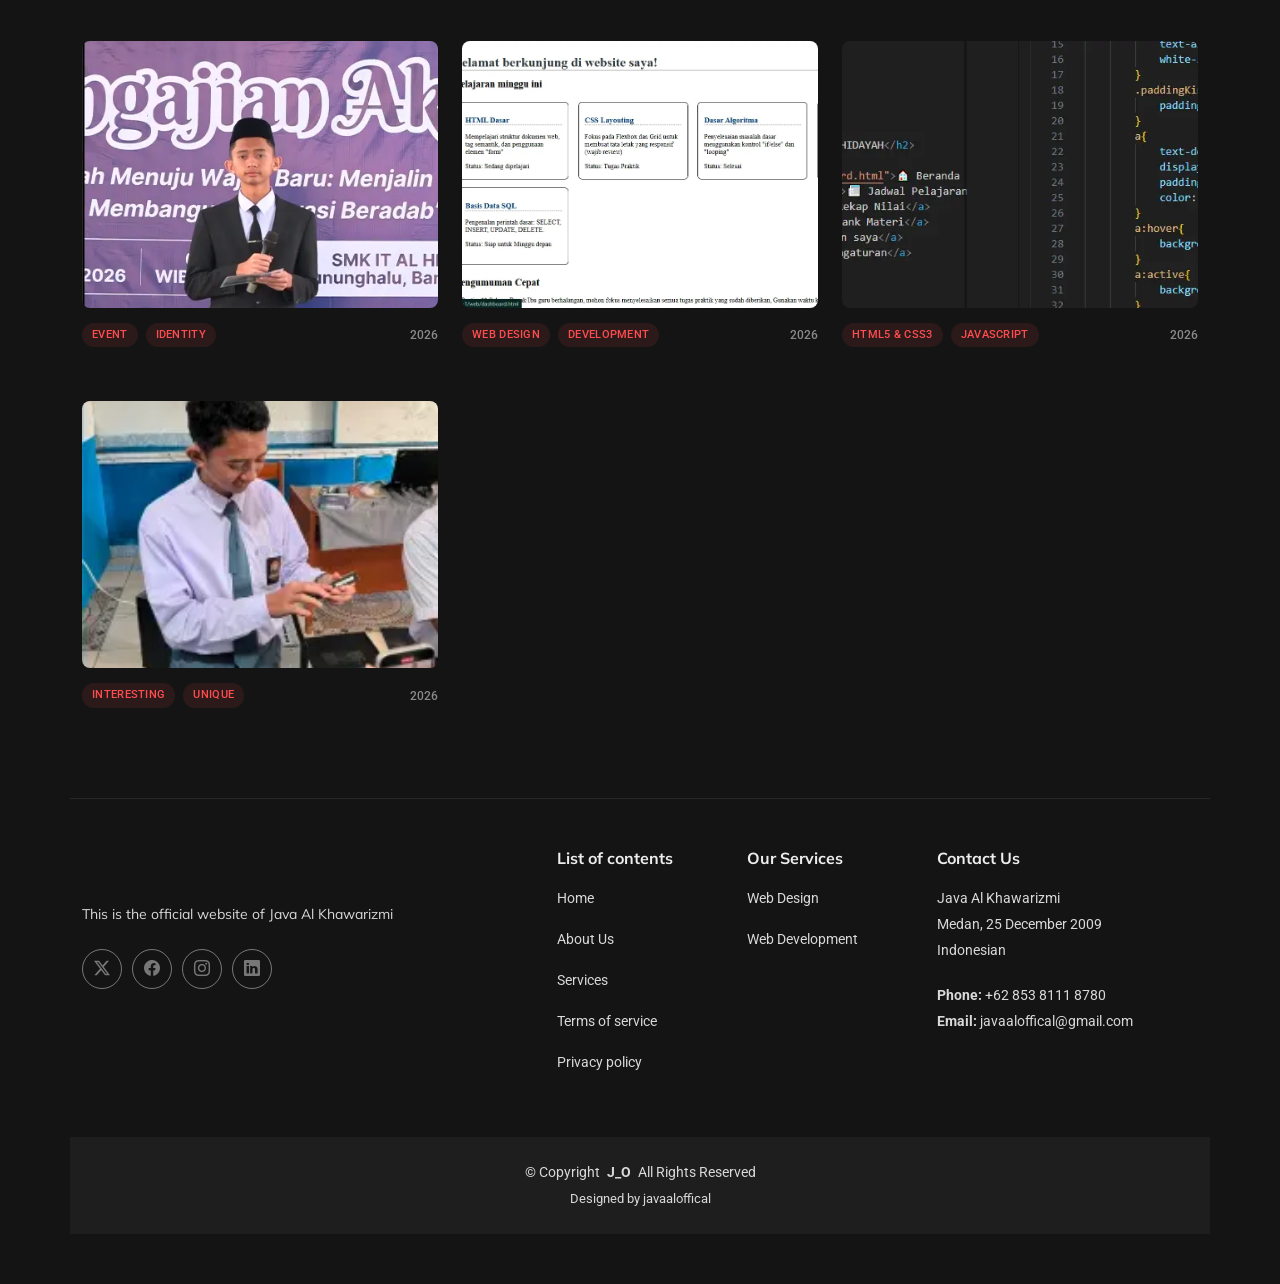
==== commit 883578cd: "finishing" ====
--- a/index.html
+++ b/index.html
@@ -42,8 +42,6 @@
           <li><a href="#resume">Resume</a></li>
           <li><a href="#services">Services</a></li>
           <li><a href="#portfolio">Portfolio</a></li>
-          </li>
-          <li><a href="#contact">Contact</a></li>
         </ul>
         <i class="mobile-nav-toggle d-xl-none bi bi-list"></i>
       </nav>
@@ -117,11 +115,6 @@
                   <h4>2+</h4>
                   <p>Awards</p>
                 </div>
-              </div>
-
-              <div class="profile-actions">
-                <a href="assets/cv/CV.pdf" target="_blank" class="btn-primary"><i class="bi bi-download"></i> Download CV</a>
-                <a href="#" class="btn-secondary"><i class="bi bi-envelope"></i> Contact</a>
               </div>
 
               <div class="social-connect">
@@ -547,90 +540,6 @@
         </div>
       </div>
 
-    </section>
-
-    <section id="contact" class="contact section">
-
-      <div class="container section-title" data-aos="fade-up">
-        <span class="subtitle">Contact</span>
-        <h2>Contact</h2>
-        <p>For my contact, I can be contacted via the contact below</p>
-      </div>
-
-      <div class="container">
-
-        <div class="row gy-4">
-
-          <div class="col-lg-4">
-            <div class="info-item">
-              <div class="icon-wrapper">
-                <i class="bi bi-geo-alt"></i>
-              </div>
-              <div>
-                <h3>Address</h3>
-                <p>Bunijaya, Bandung barat, Jawa Barat</p>
-              </div>
-            </div>
-
-            <div class="info-item">
-              <div class="icon-wrapper">
-                <i class="bi bi-telephone"></i>
-              </div>
-              <div>
-                <h3>Call Me</h3>
-                <p>+62 853 8111 8780</p>
-              </div>
-            </div>
-
-            <div class="info-item">
-              <div class="icon-wrapper">
-                <i class="bi bi-envelope"></i>
-              </div>
-              <div>
-                <h3>Email Me</h3>
-                <p>javaaloffical@gmail.com</p>
-              </div>
-            </div>
-        </div>
-
-          <div class="col-lg-8">
-            <form action="forms/contact.php" method="post" class="php-email-form">
-              <div class="row gy-4">
-
-                <div class="col-md-6">
-                  <input type="text" name="name" class="form-control" placeholder="Your Name" required="">
-                </div>
-
-                <div class="col-md-6">
-                  <input type="email" class="form-control" name="email" placeholder="Your Email" required="">
-                </div>
-
-                <div class="col-md-12">
-                  <input type="text" class="form-control" name="subject" placeholder="Subject" required="">
-                </div>
-
-                <div class="col-md-12">
-                  <textarea class="form-control" name="message" rows="6" placeholder="Message" required=""></textarea>
-                </div>
-
-                <div class="col-md-12 text-center">
-                  <div class="loading">Loading</div>
-                  <div class="error-message"></div>
-                  <div class="sent-message">Your message has been sent. Thank you!</div>
-
-                  <button type="submit">Send Message</button>
-                </div>
-
-              </div>
-            </form>
-          </div>
-
-        </div>
-
-      </div>
-
-    </section>
-
   </main>
 
   <footer id="footer" class="footer">
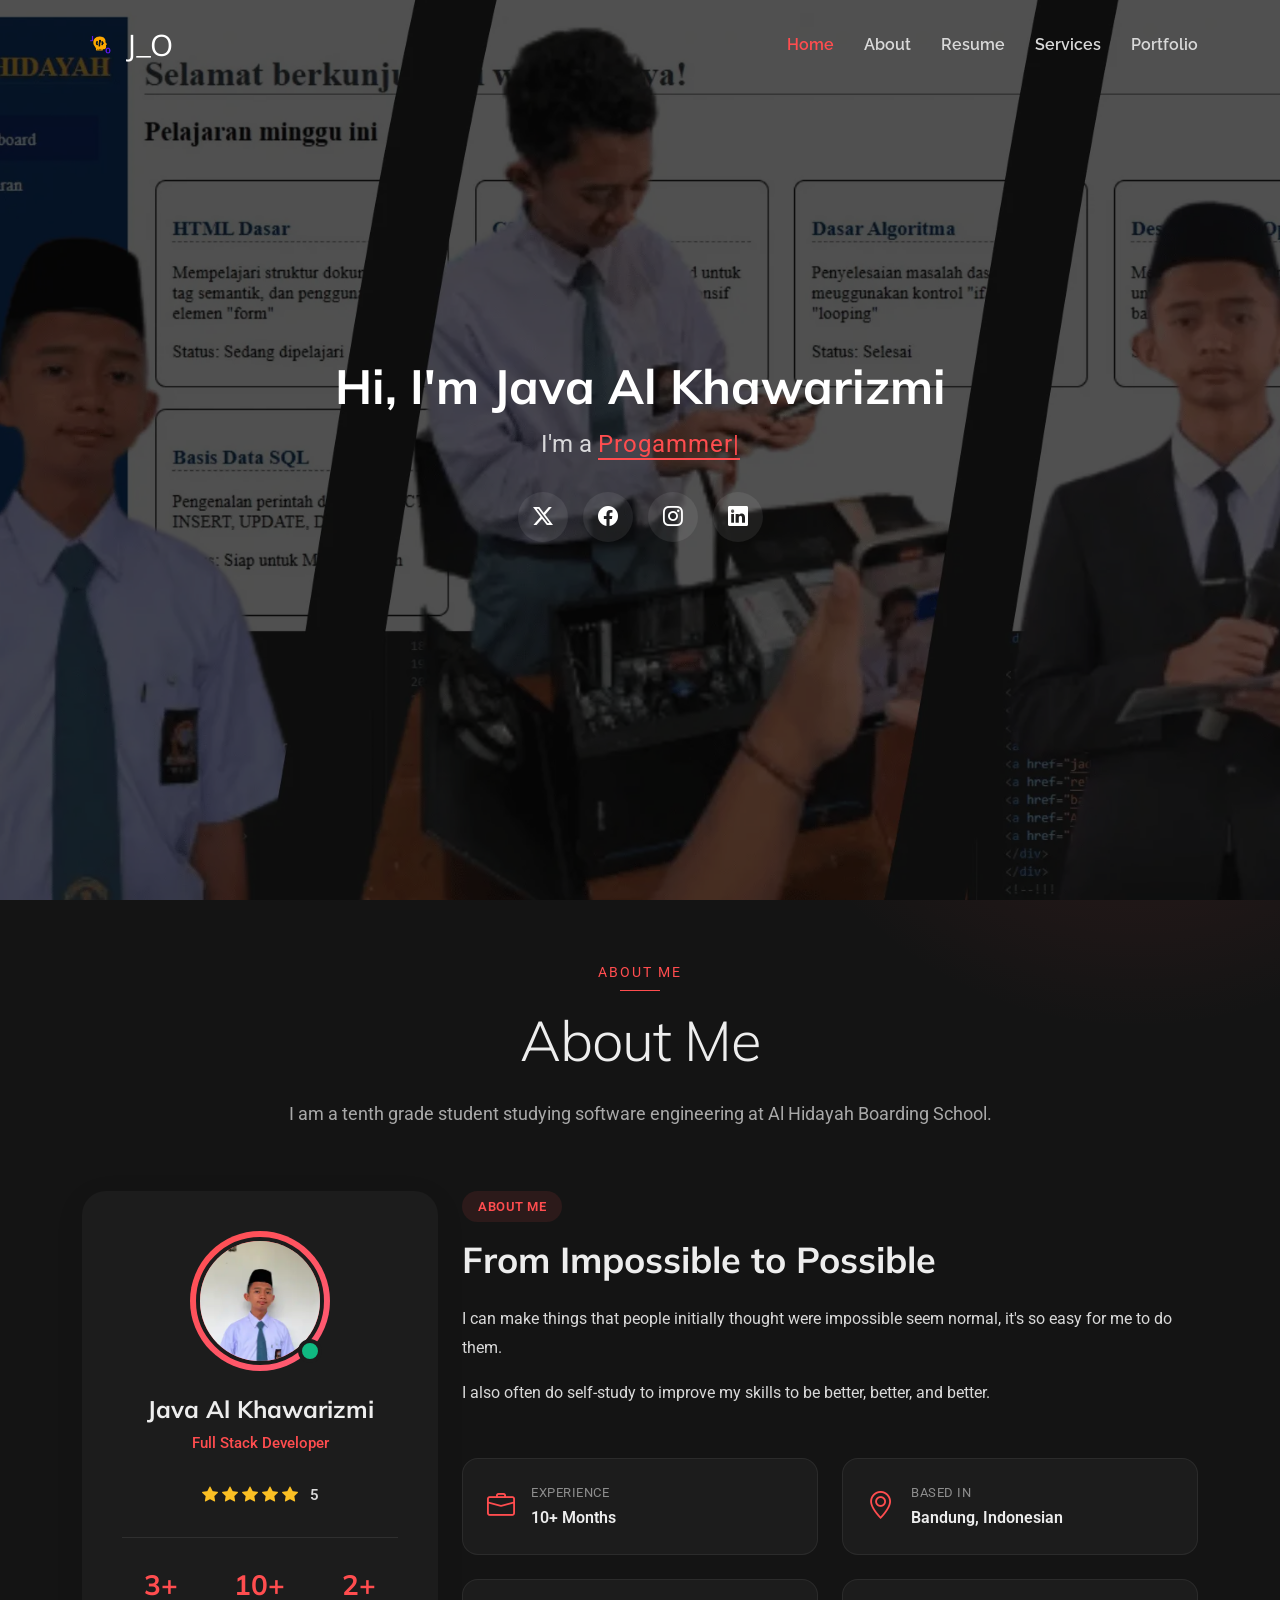
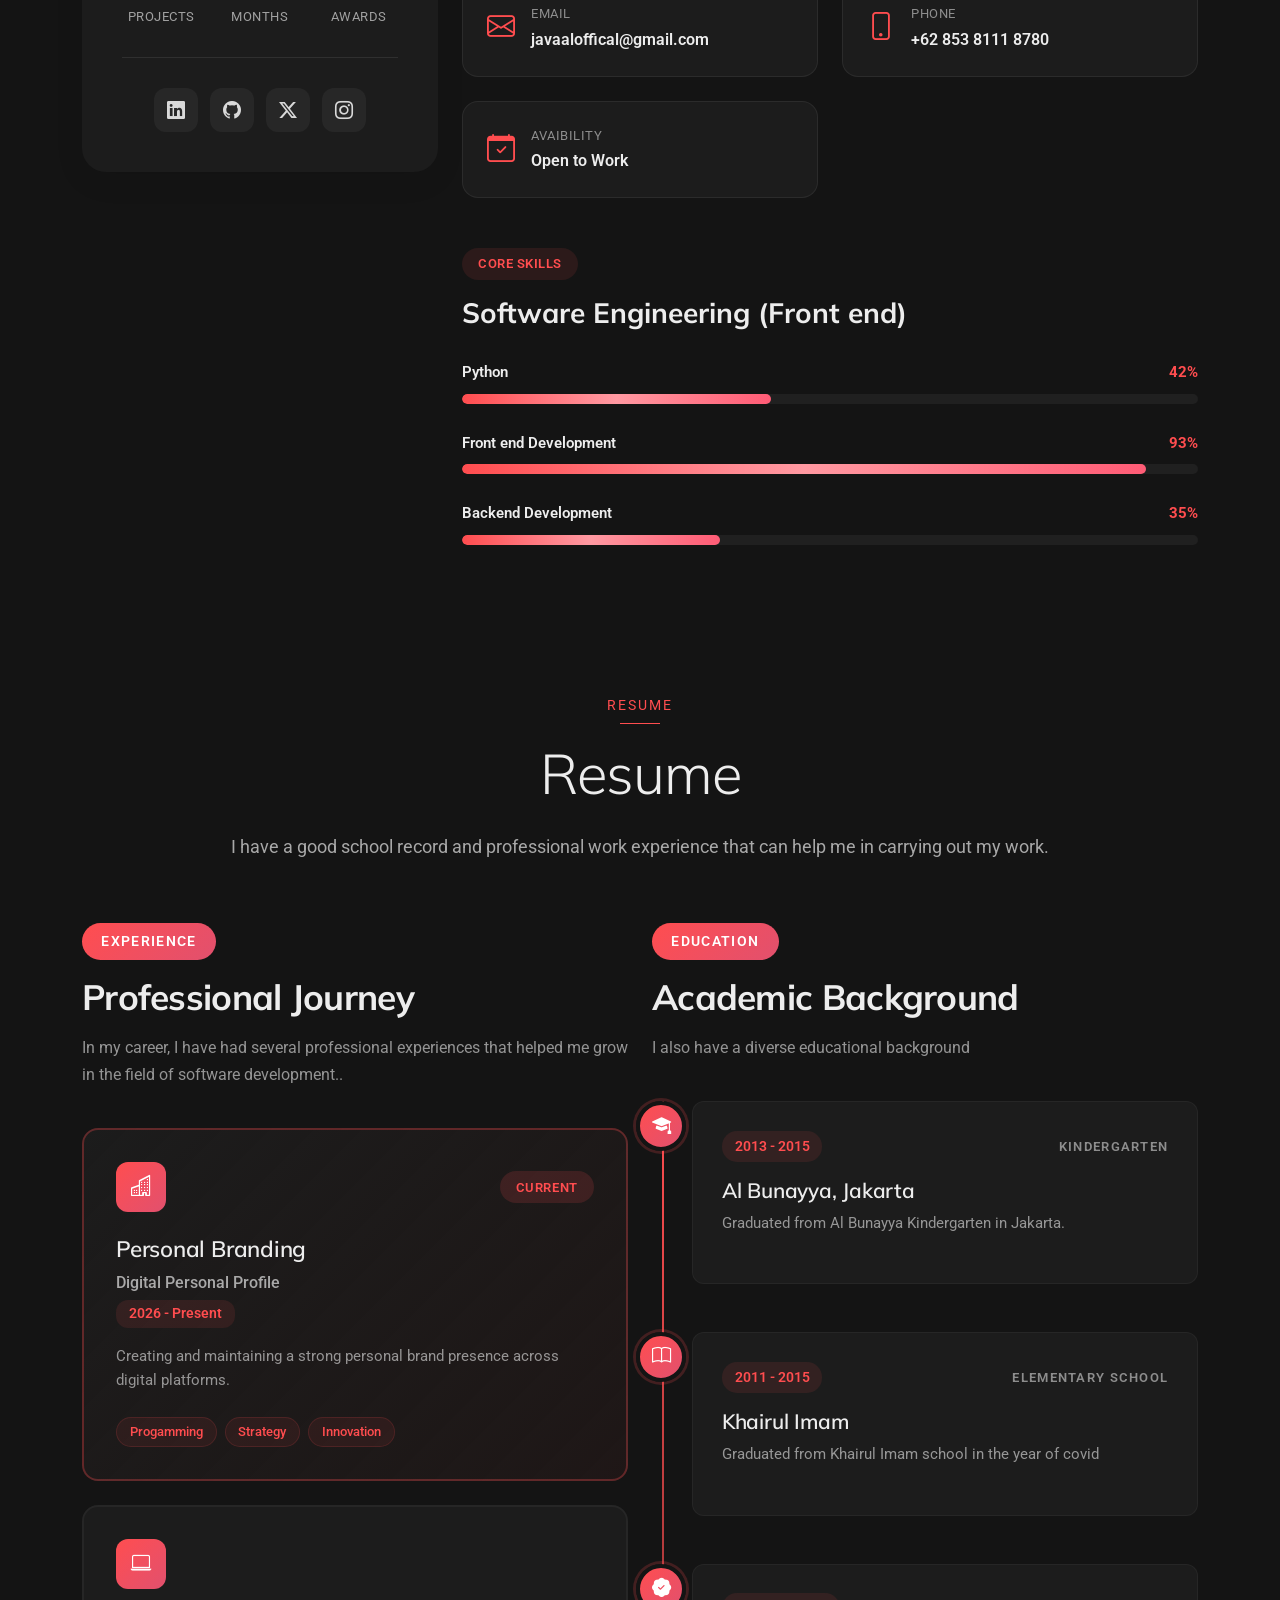
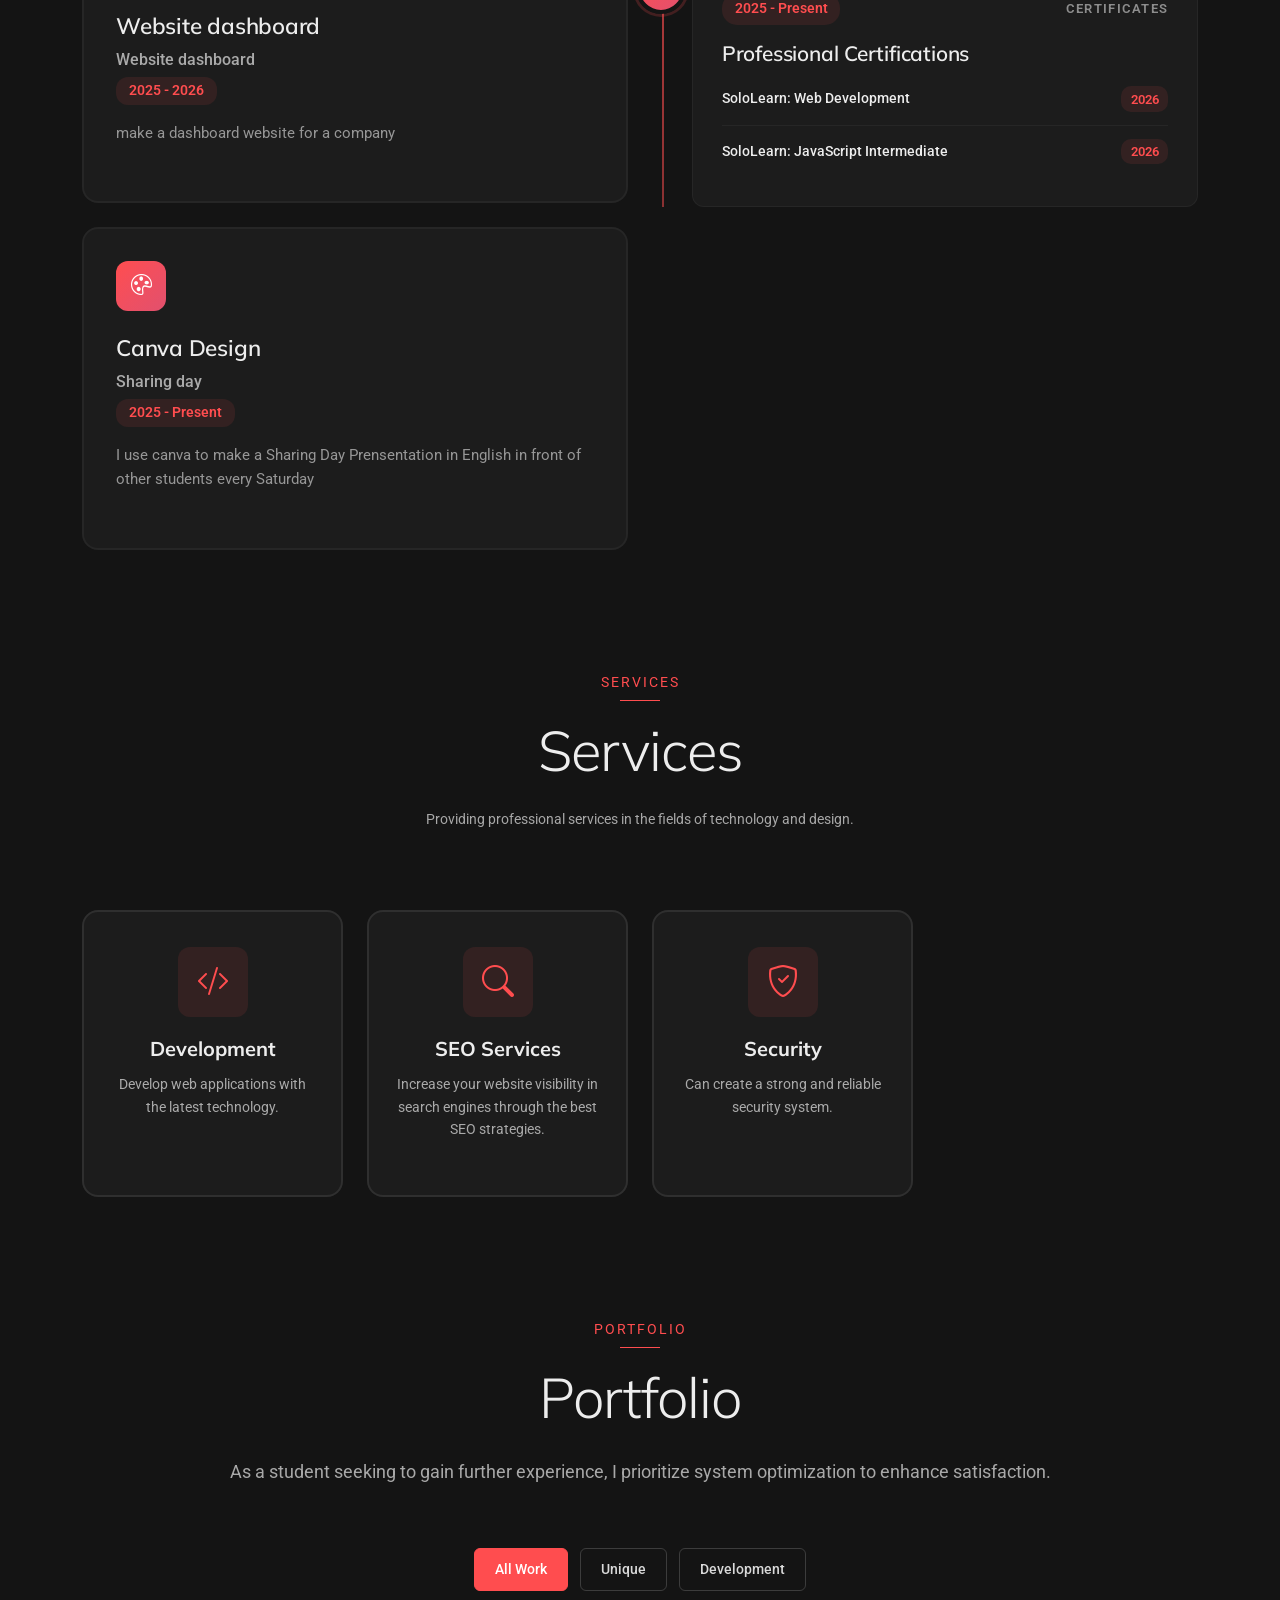
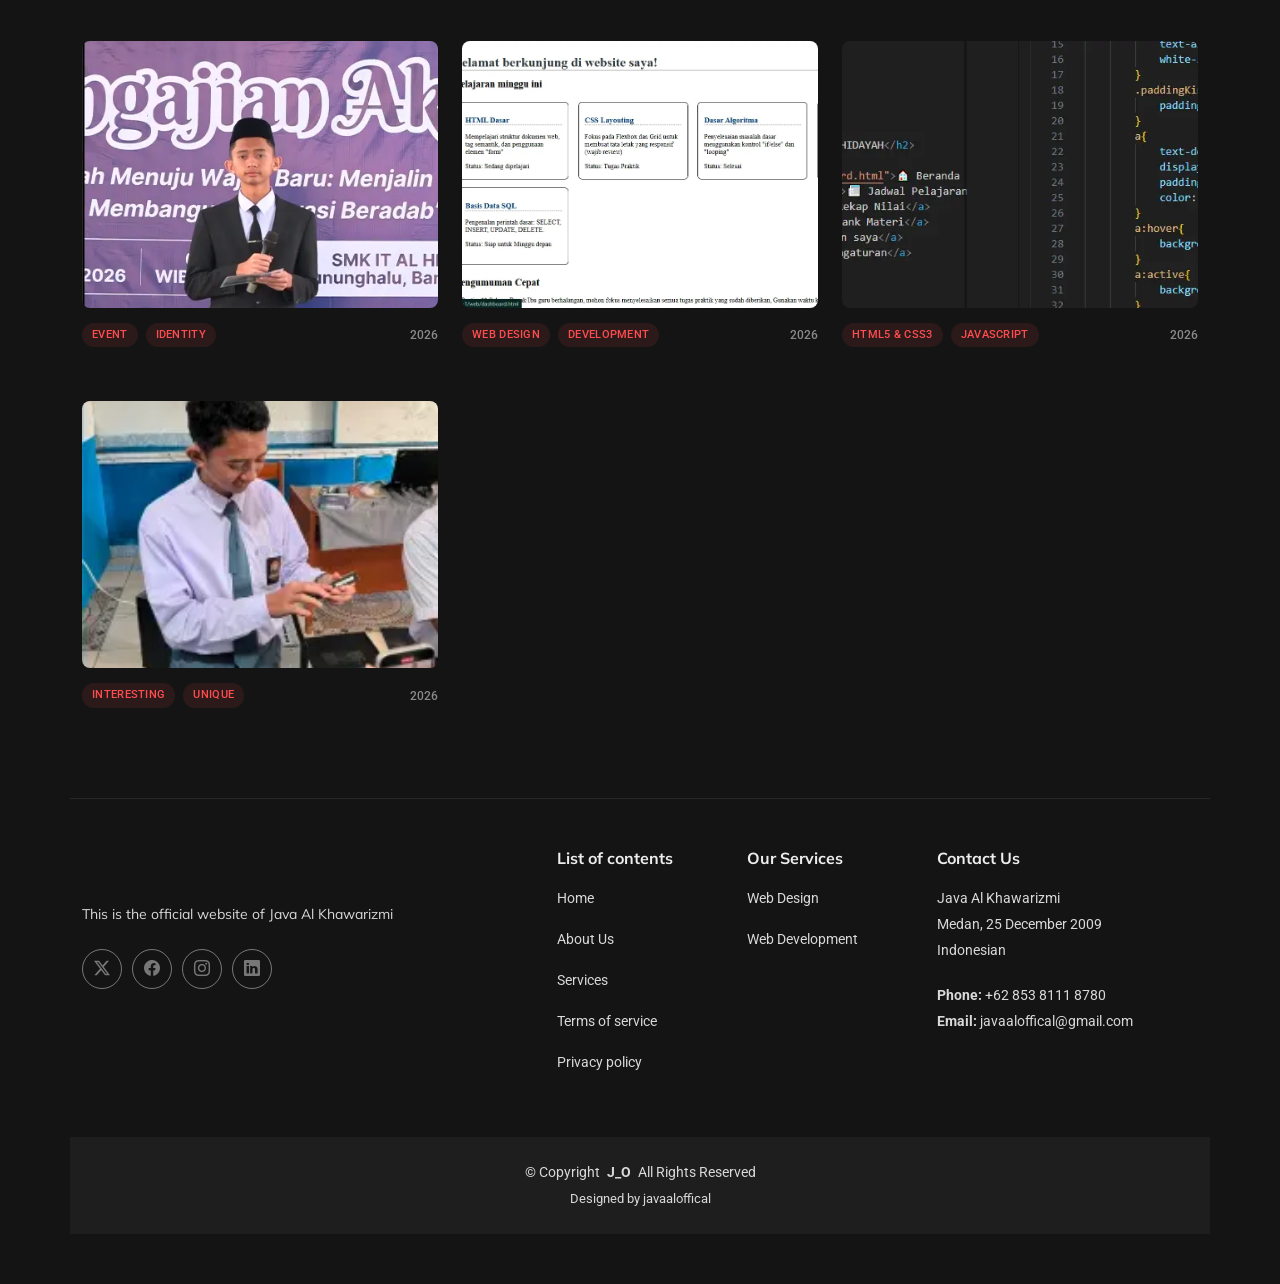
==== commit a3a3f8b9: "memperbaiki angka persen skill" ====
--- a/index.html
+++ b/index.html
@@ -185,30 +185,30 @@
                   <div class="skill-item">
                     <div class="skill-info">
                       <span class="skill-name">Python</span>
-                      <span class="skill-percent">50%</span>
+                      <span class="skill-percent">42%</span>
                     </div>
                     <div class="progress">
-                      <div class="progress-bar" role="progressbar" aria-valuenow="50" aria-valuemin="0" aria-valuemax="100"></div>
+                      <div class="progress-bar" role="progressbar" aria-valuenow="42" aria-valuemin="0" aria-valuemax="100"></div>
                     </div>
                   </div>
 
                   <div class="skill-item">
                     <div class="skill-info">
                       <span class="skill-name">Front end Development</span>
-                      <span class="skill-percent">100%</span>
+                      <span class="skill-percent">93%</span>
                     </div>
                     <div class="progress">
-                      <div class="progress-bar" role="progressbar" aria-valuenow="100" aria-valuemin="0" aria-valuemax="100"></div>
+                      <div class="progress-bar" role="progressbar" aria-valuenow="93" aria-valuemin="0" aria-valuemax="100"></div>
                     </div>
                   </div>
 
                   <div class="skill-item">
                     <div class="skill-info">
                       <span class="skill-name">Backend Development</span>
-                      <span class="skill-percent">80%</span>
+                      <span class="skill-percent">35%</span>
                     </div>
                     <div class="progress">
-                      <div class="progress-bar" role="progressbar" aria-valuenow="80" aria-valuemin="0" aria-valuemax="100"></div>
+                      <div class="progress-bar" role="progressbar" aria-valuenow="35" aria-valuemin="0" aria-valuemax="100"></div>
                     </div>
                   </div>
                 </div>
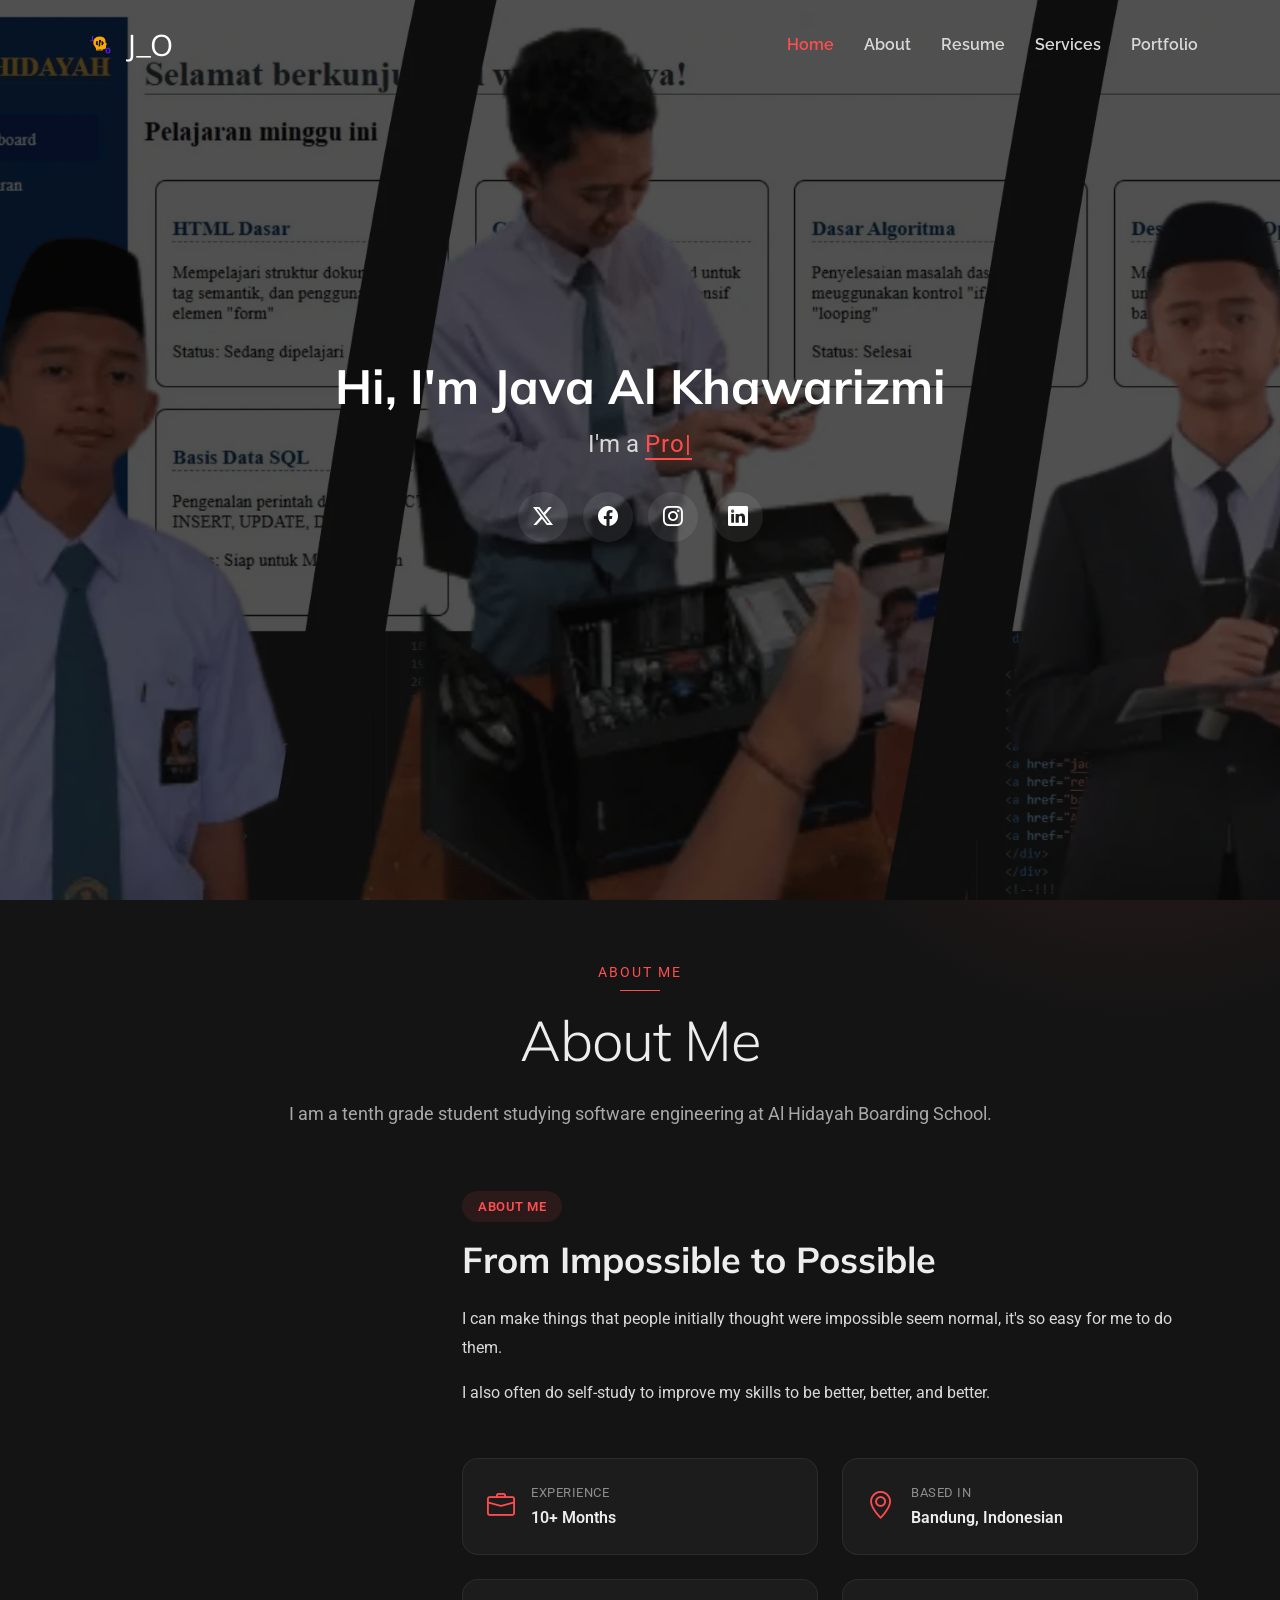
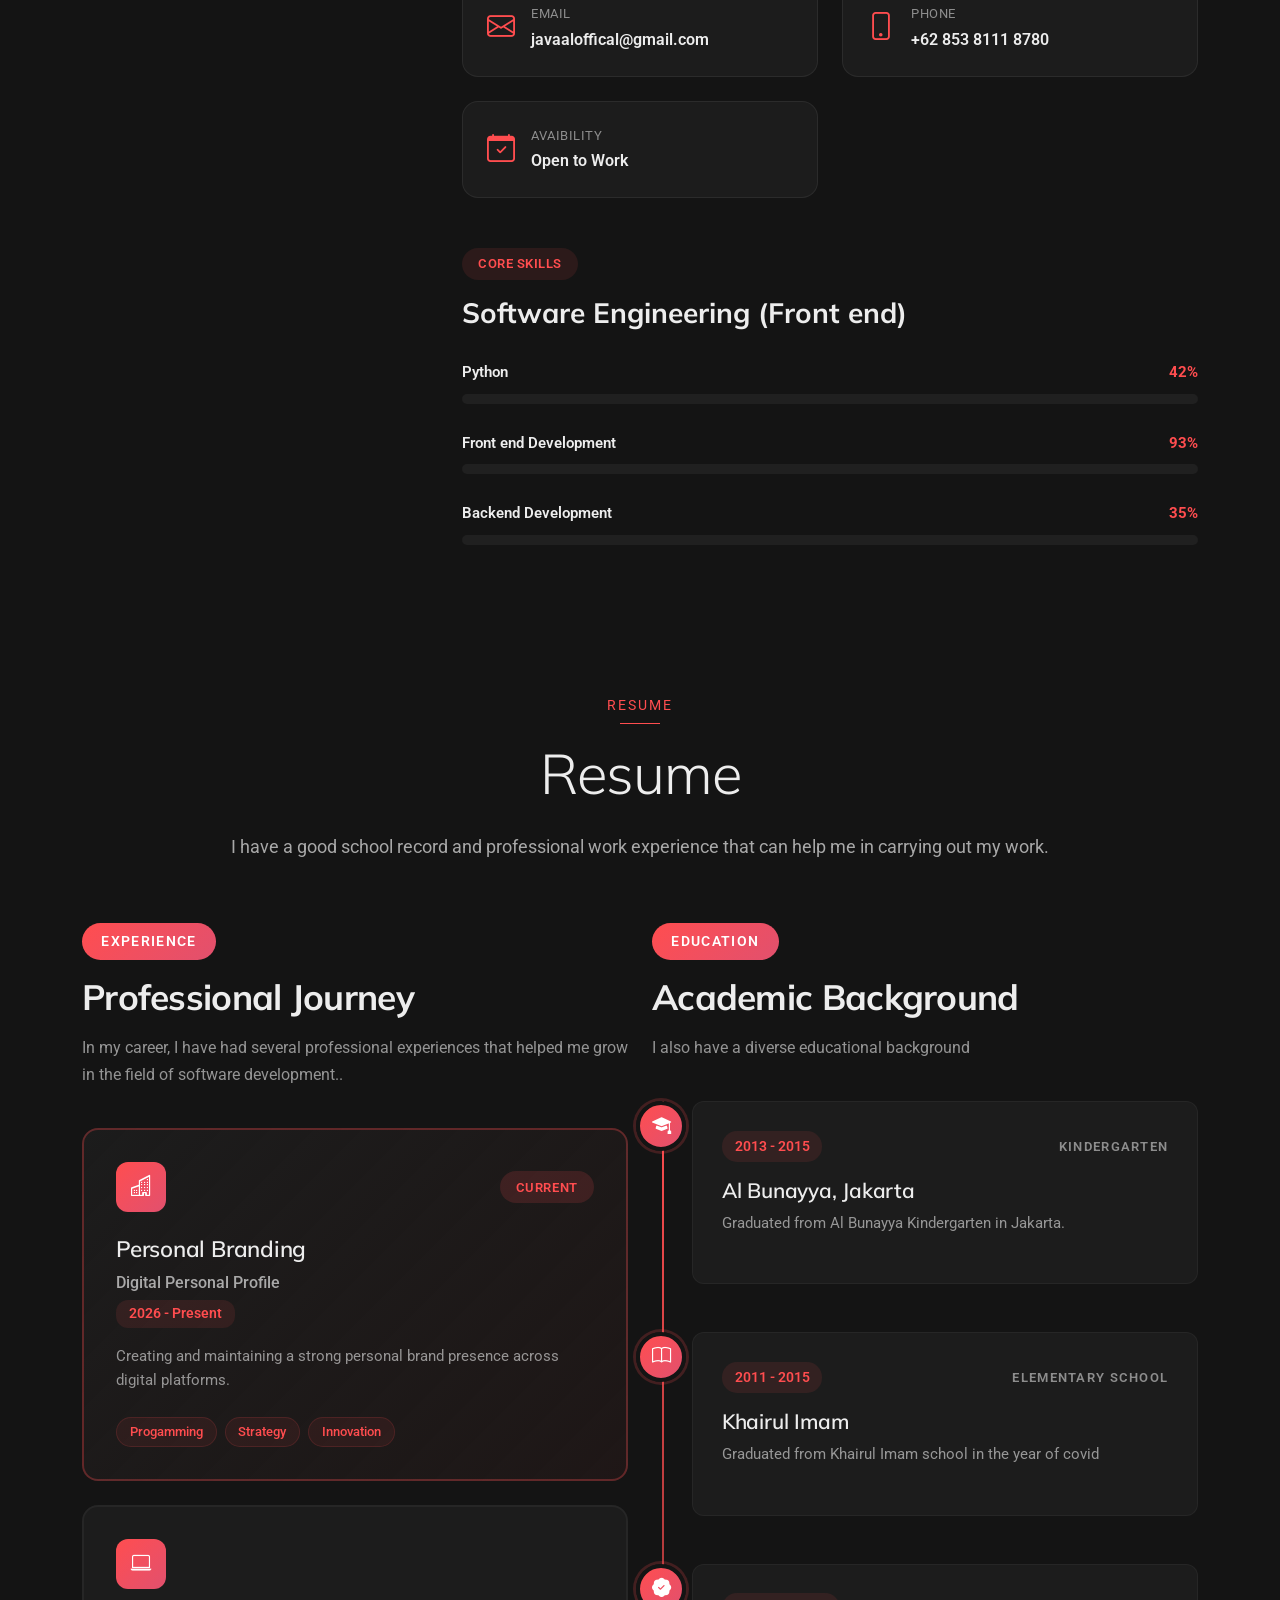
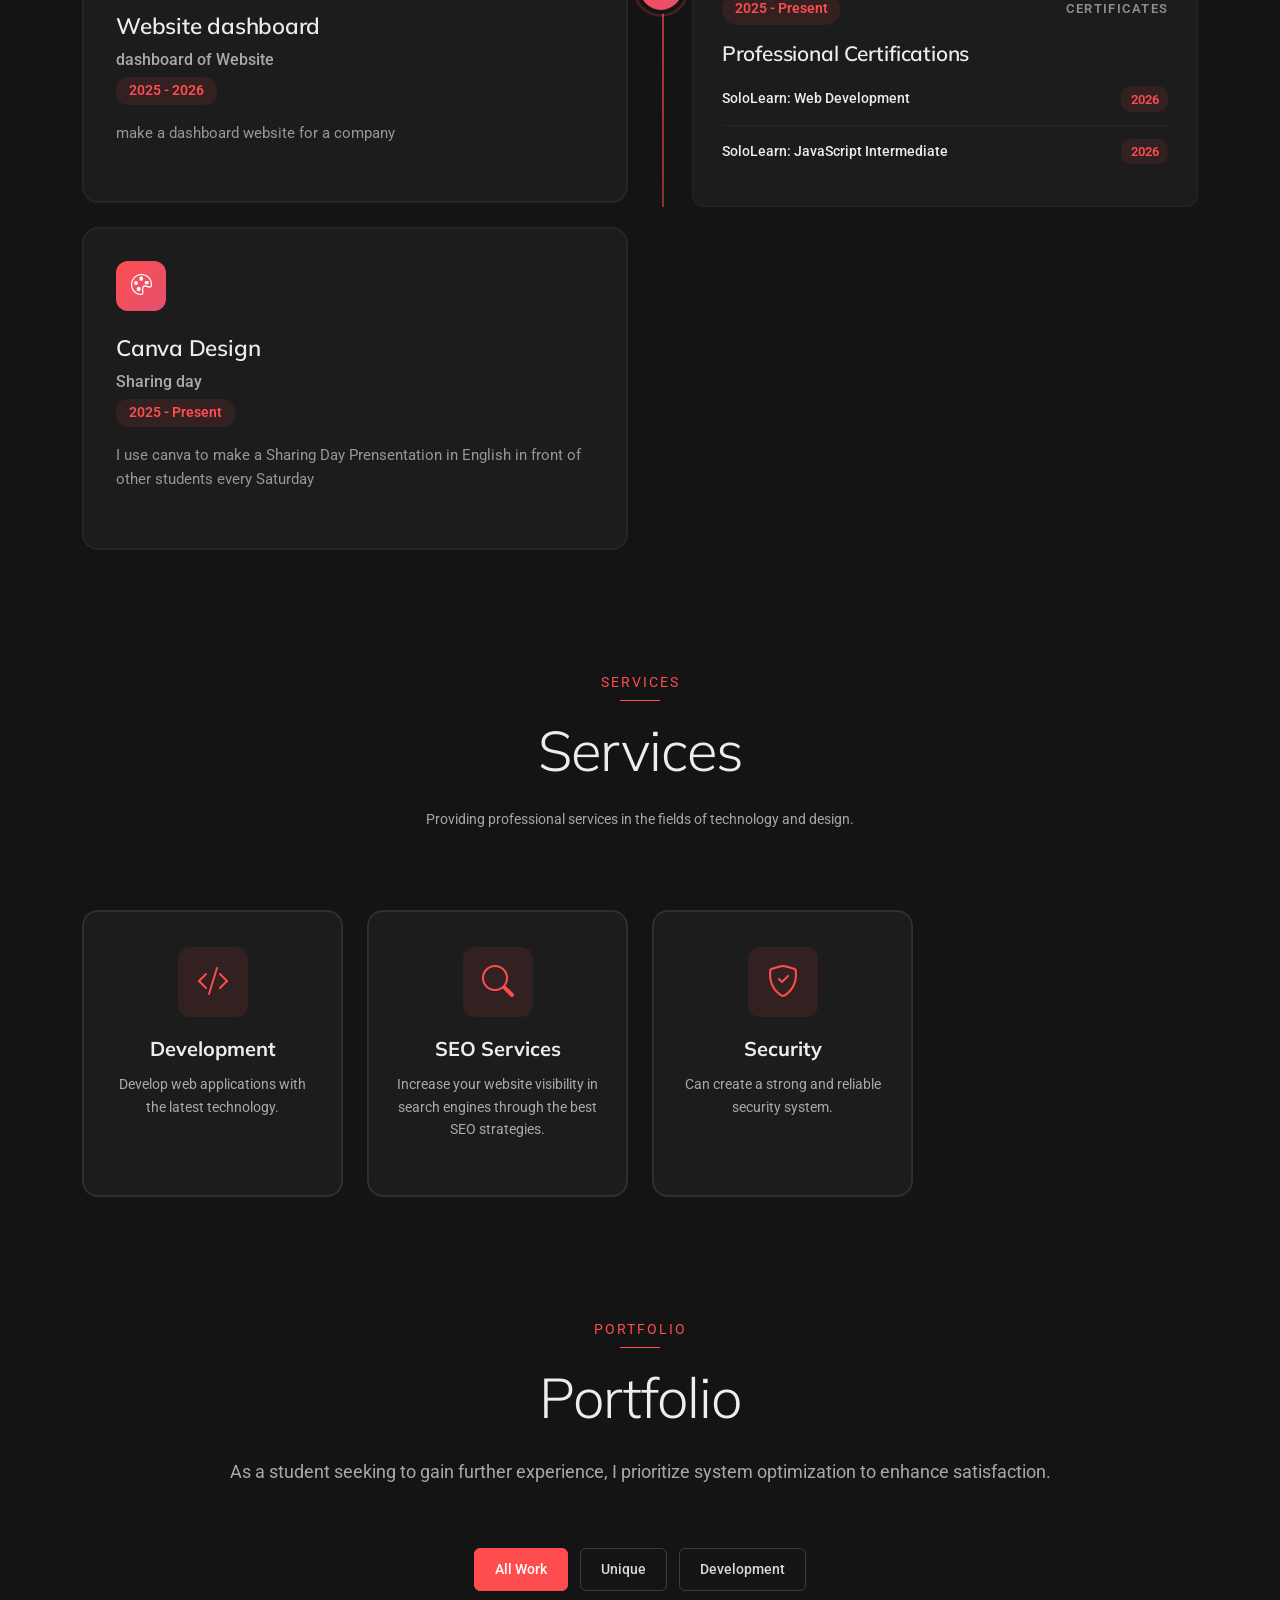
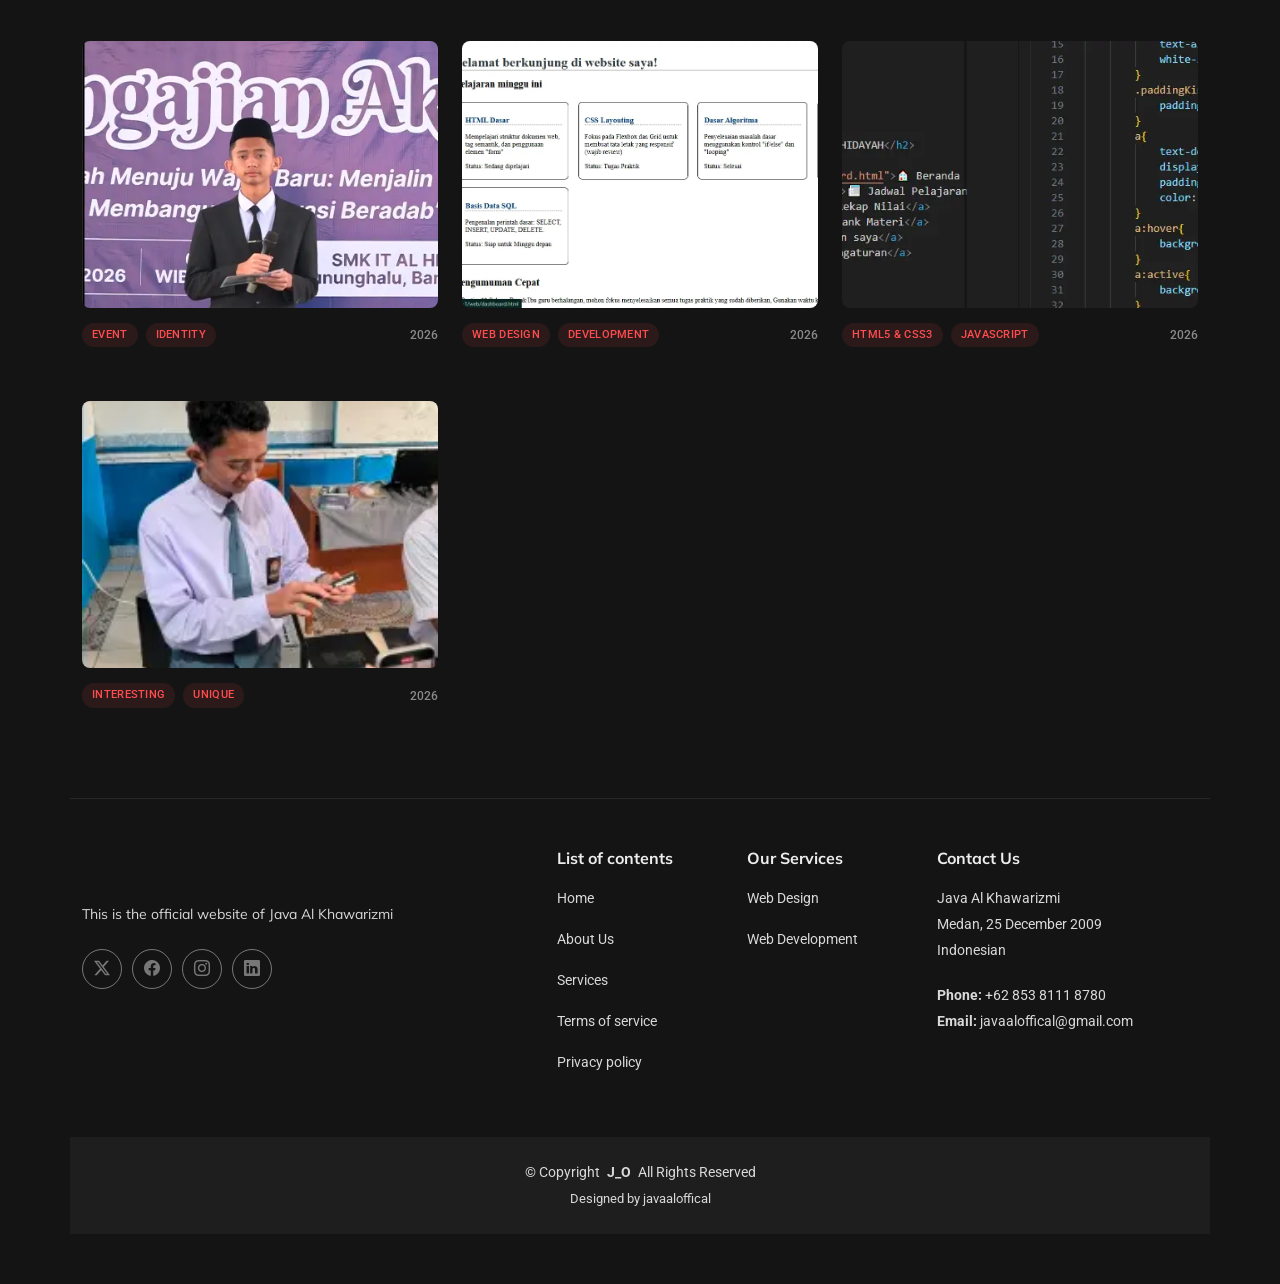
==== commit c7731d41: "memperbaiki kata kata" ====
--- a/index.html
+++ b/index.html
@@ -271,7 +271,7 @@
                   </div>
                   <div class="card-body">
                     <h3>Website dashboard</h3>
-                    <p class="company-name">Website dashboard</p>
+                    <p class="company-name">dashboard of Website</p>
                     <span class="duration">2025 - 2026</span>
                     <p class="description">make a dashboard website for a company</p>
                   </div>
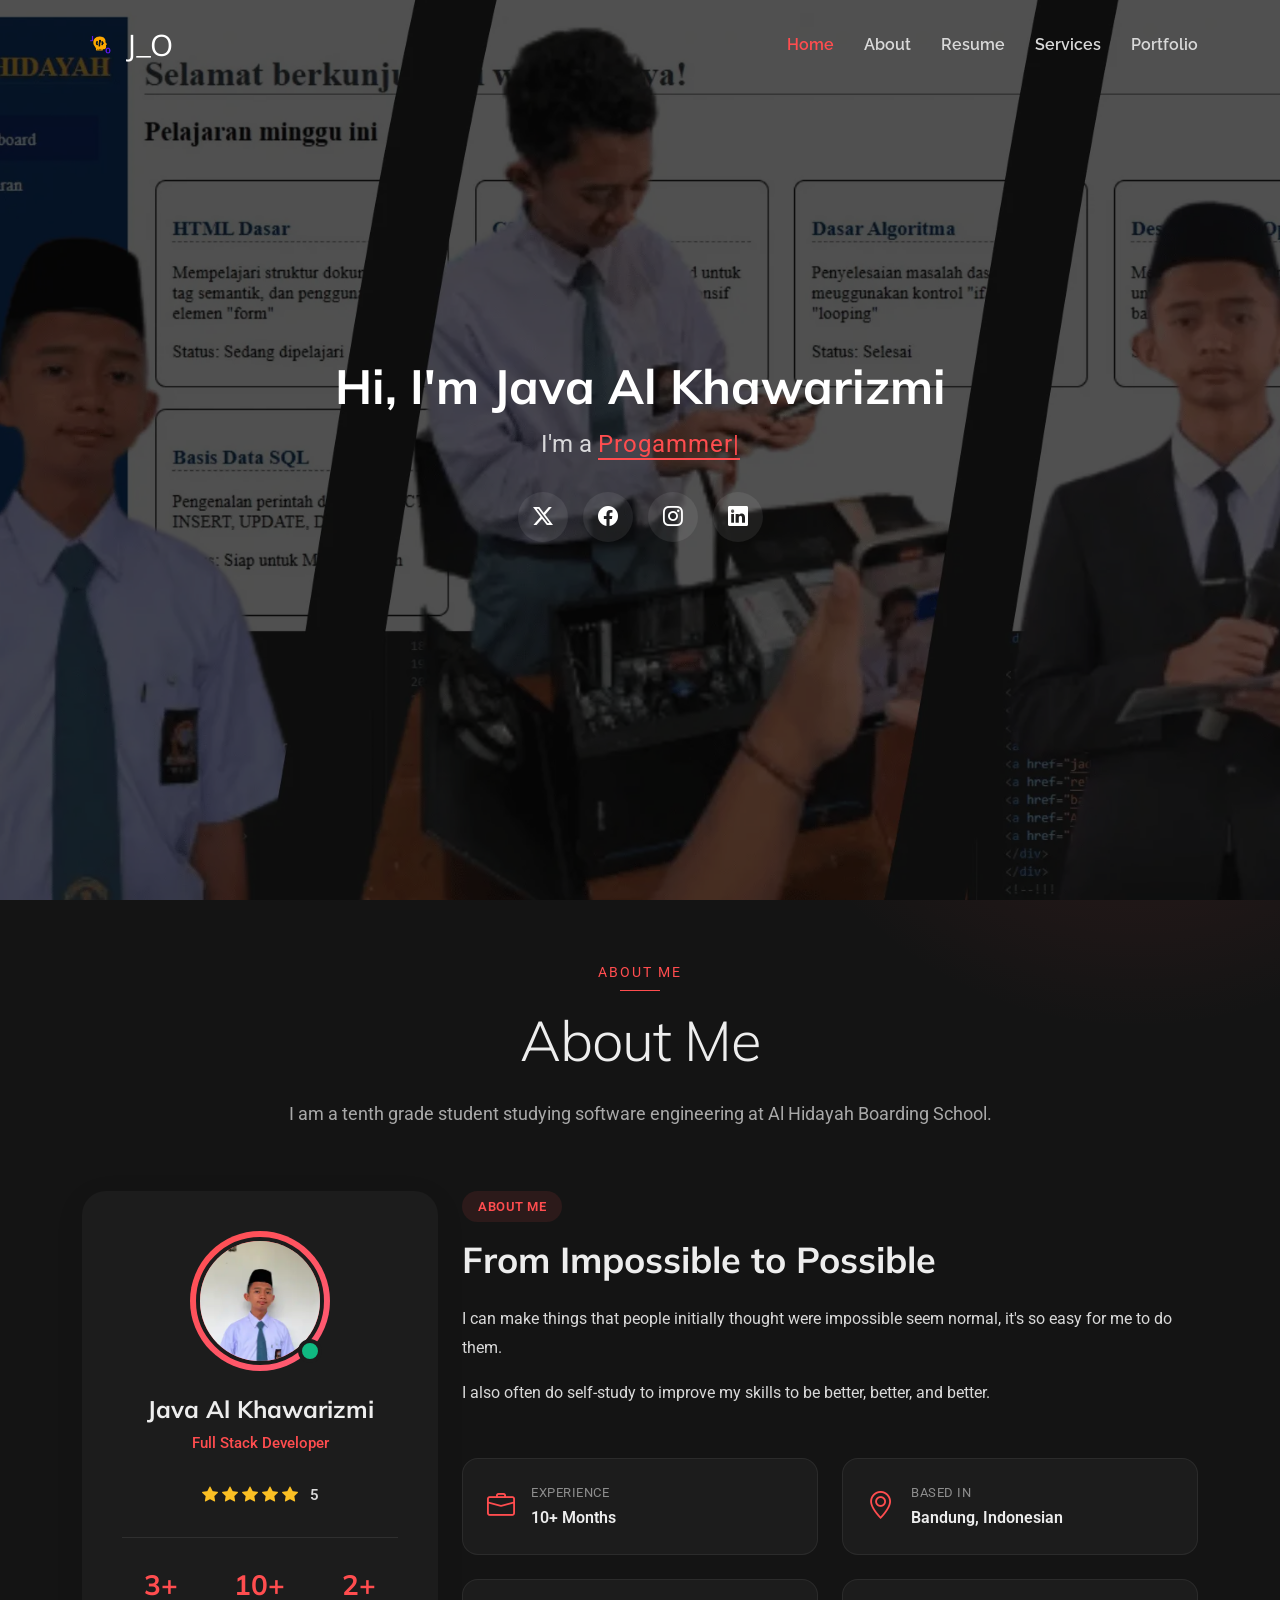
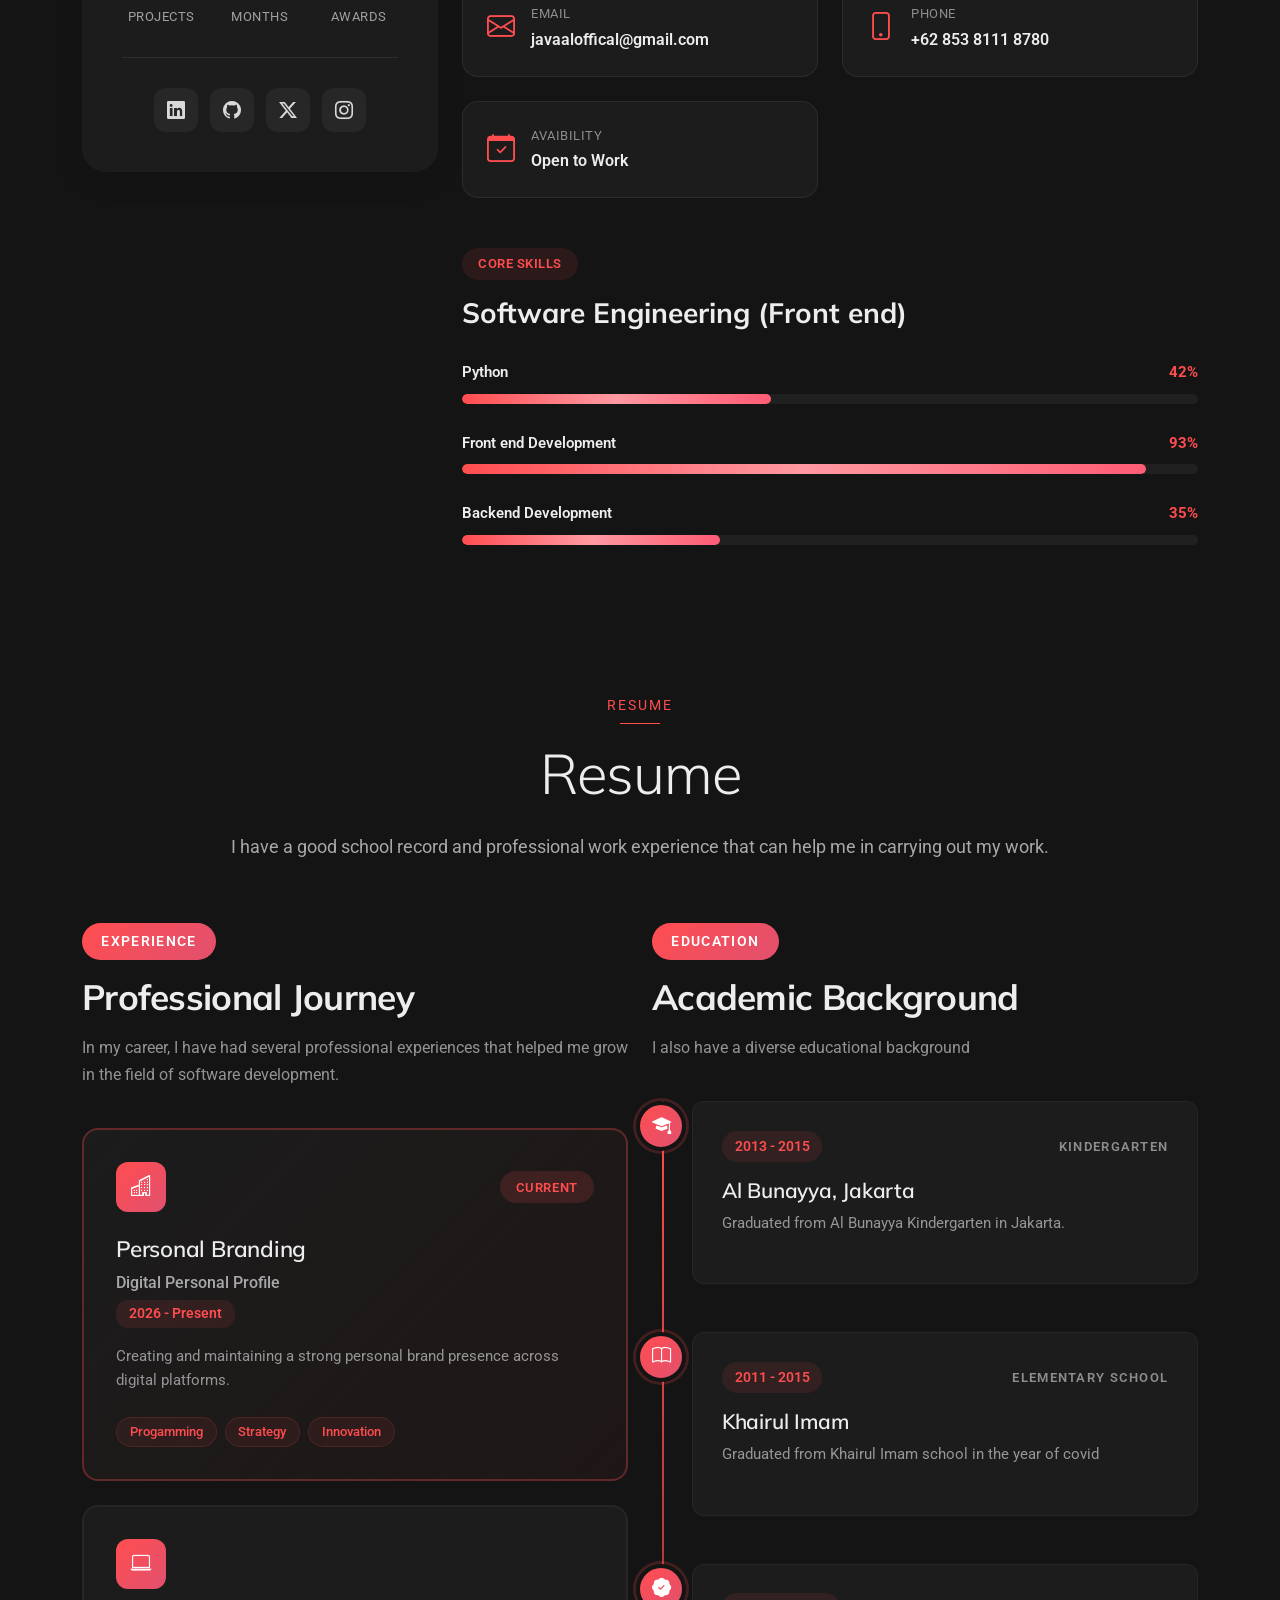
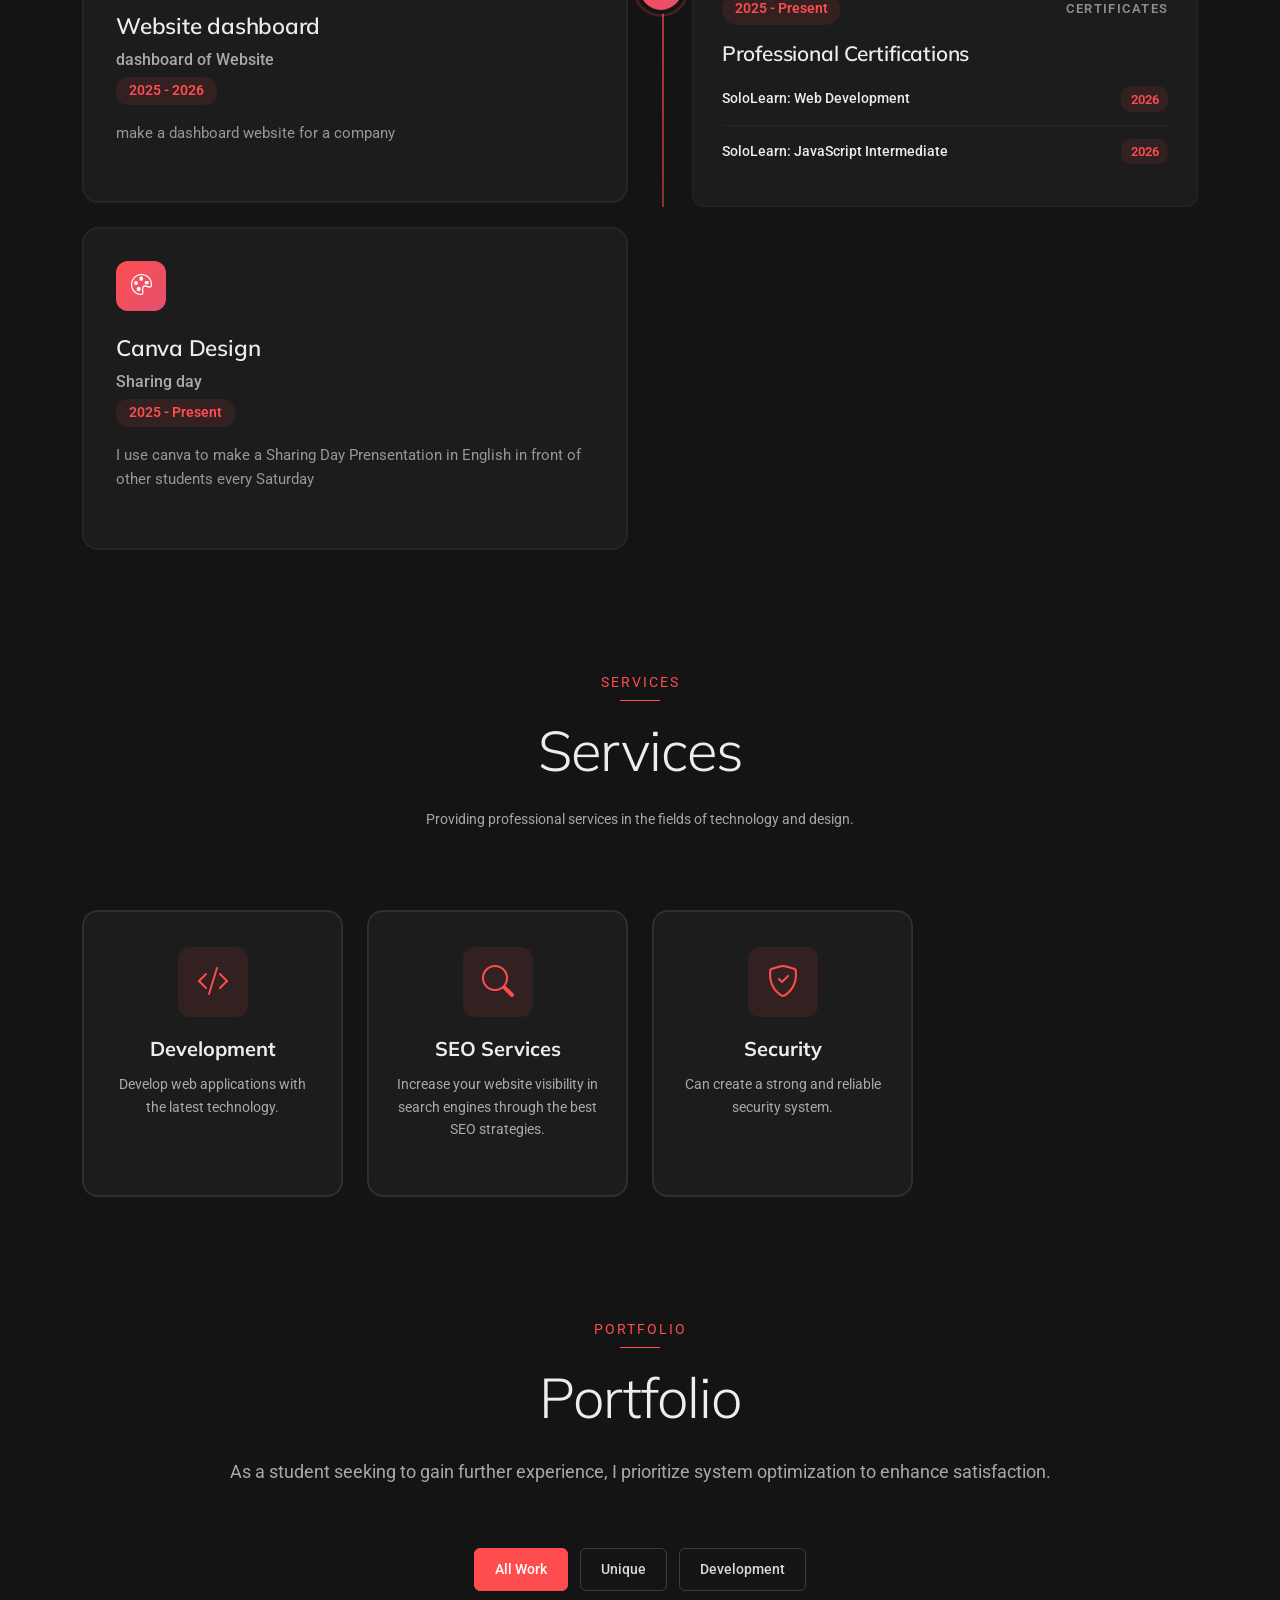
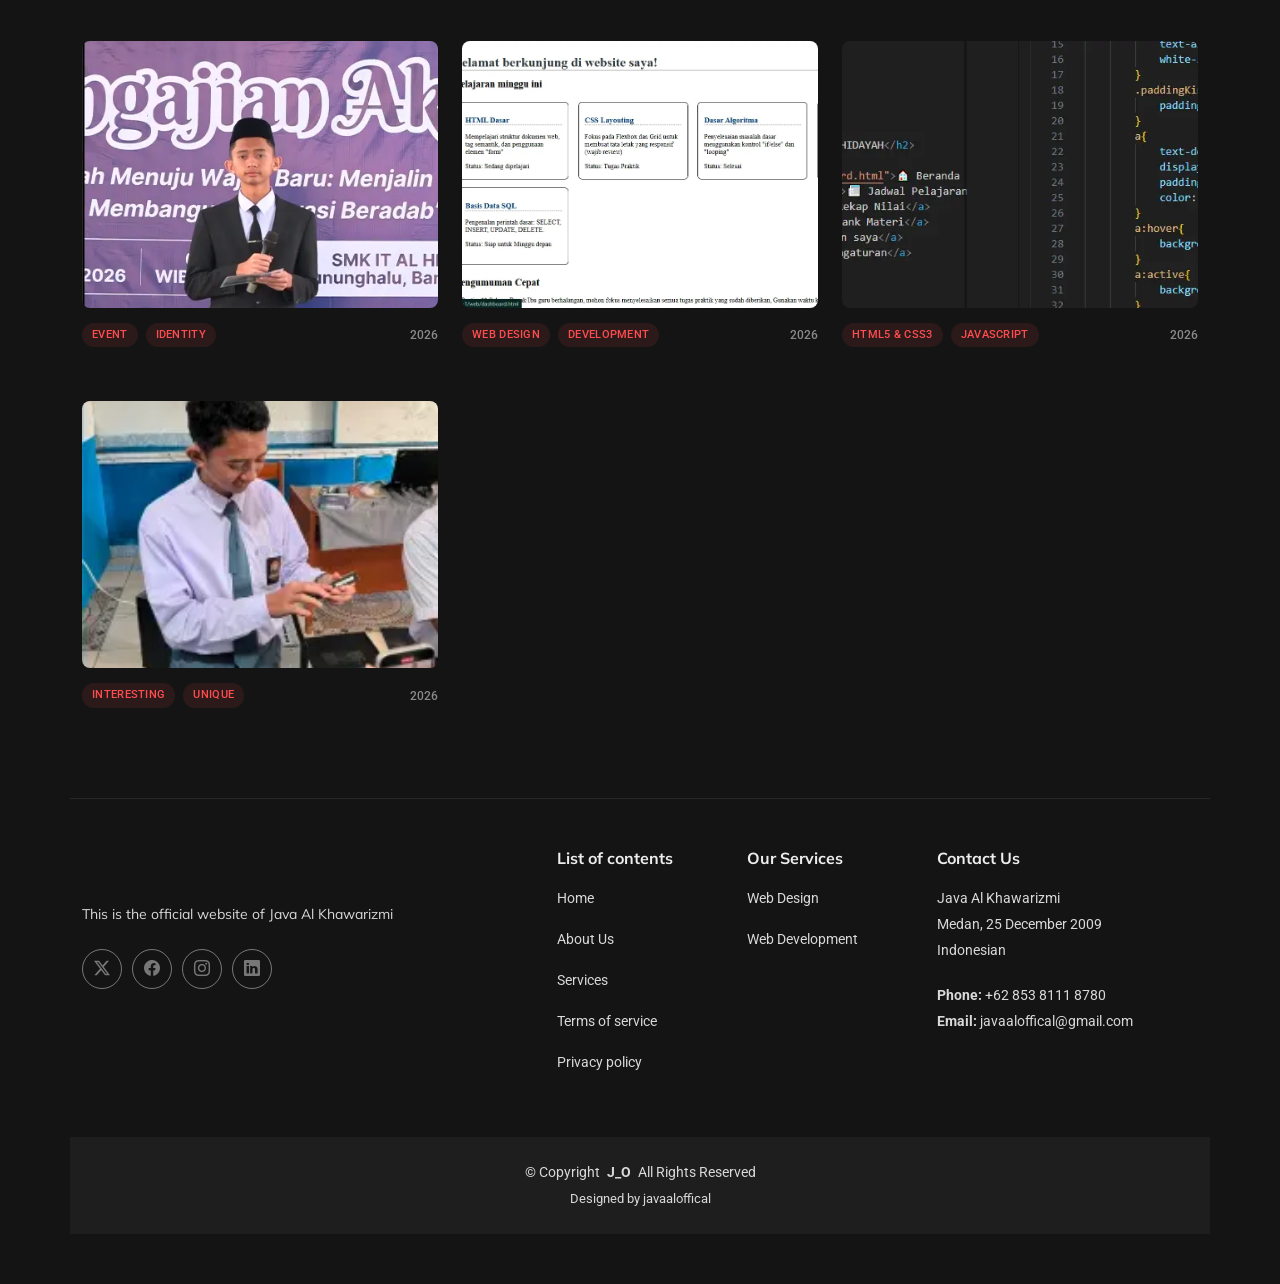
==== commit beefbc3d: "memperbaiki kata kata" ====
--- a/index.html
+++ b/index.html
@@ -238,7 +238,7 @@
                 <div class="header-content">
                   <span class="section-badge">Experience</span>
                   <h2>Professional Journey</h2>
-                  <p>In my career, I have had several professional experiences that helped me grow in the field of software development..</p>
+                  <p>In my career, I have had several professional experiences that helped me grow in the field of software development.</p>
                 </div>
               </div>
 
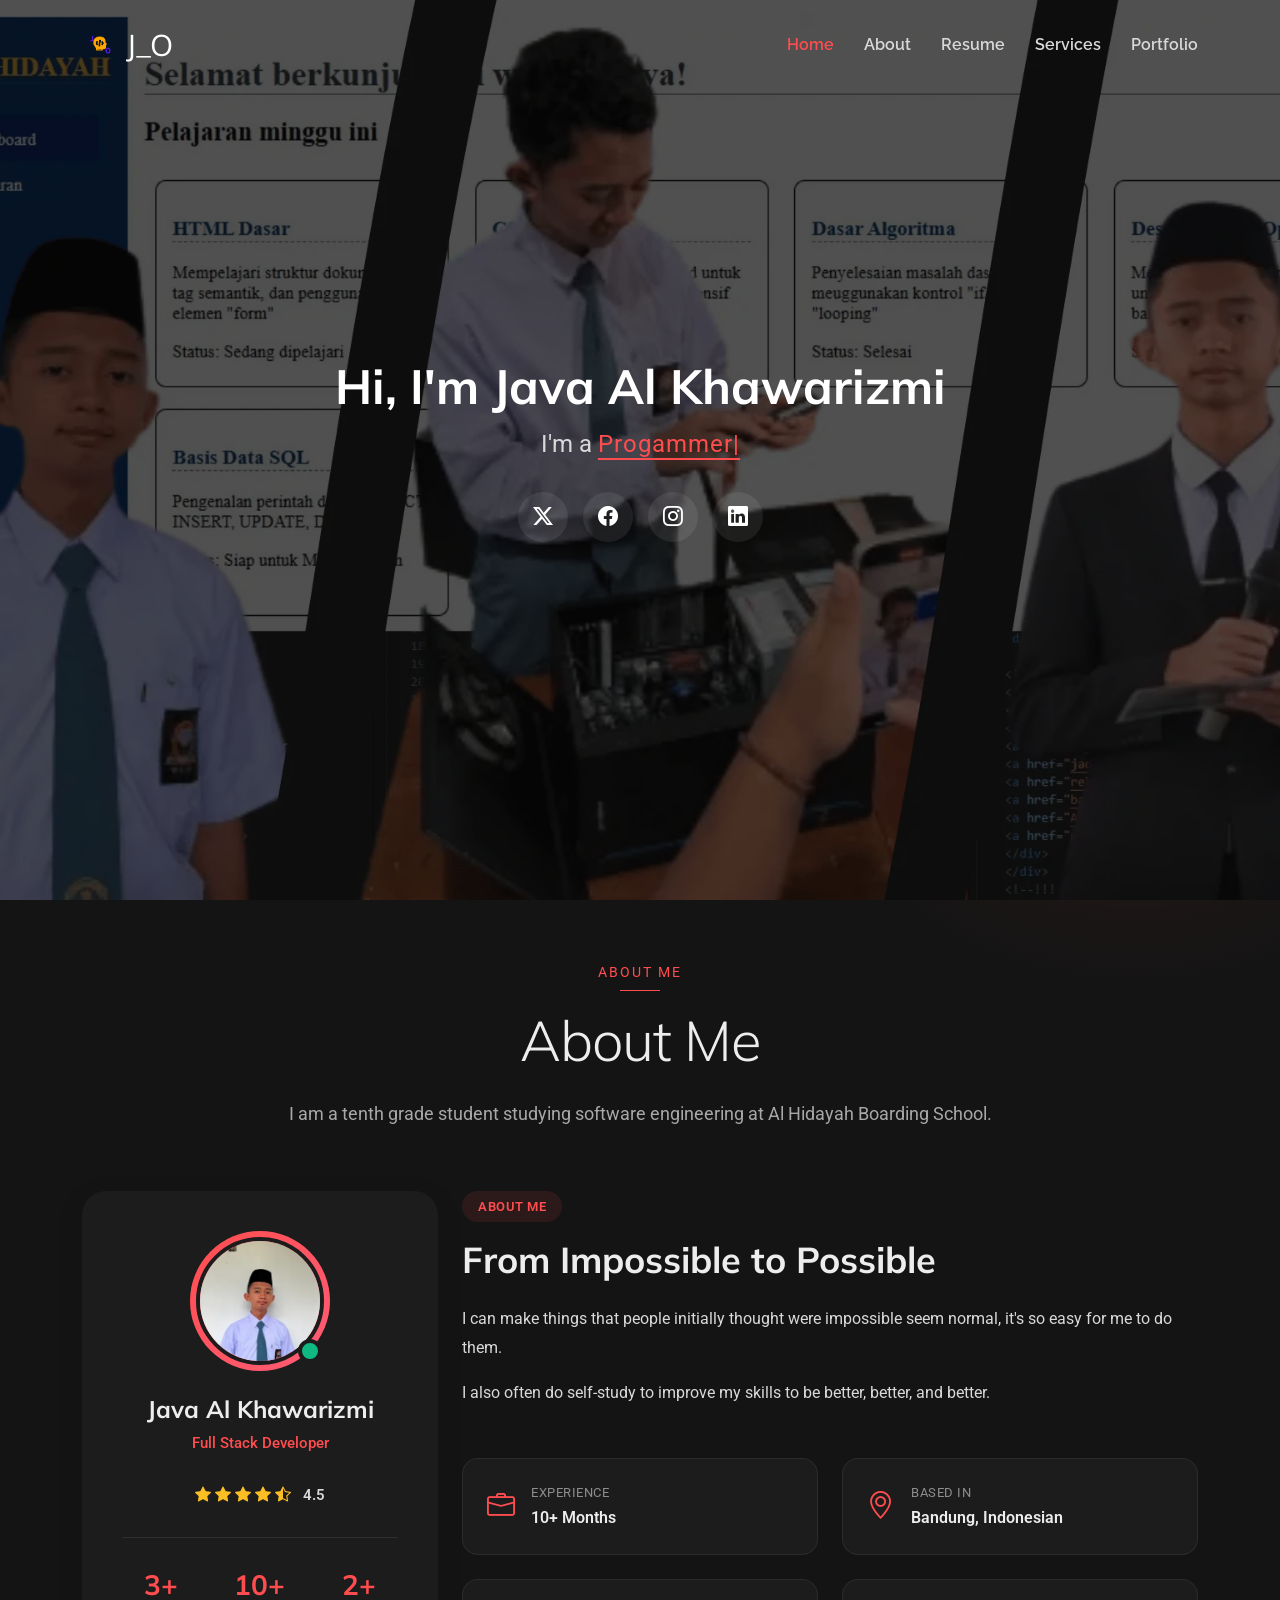
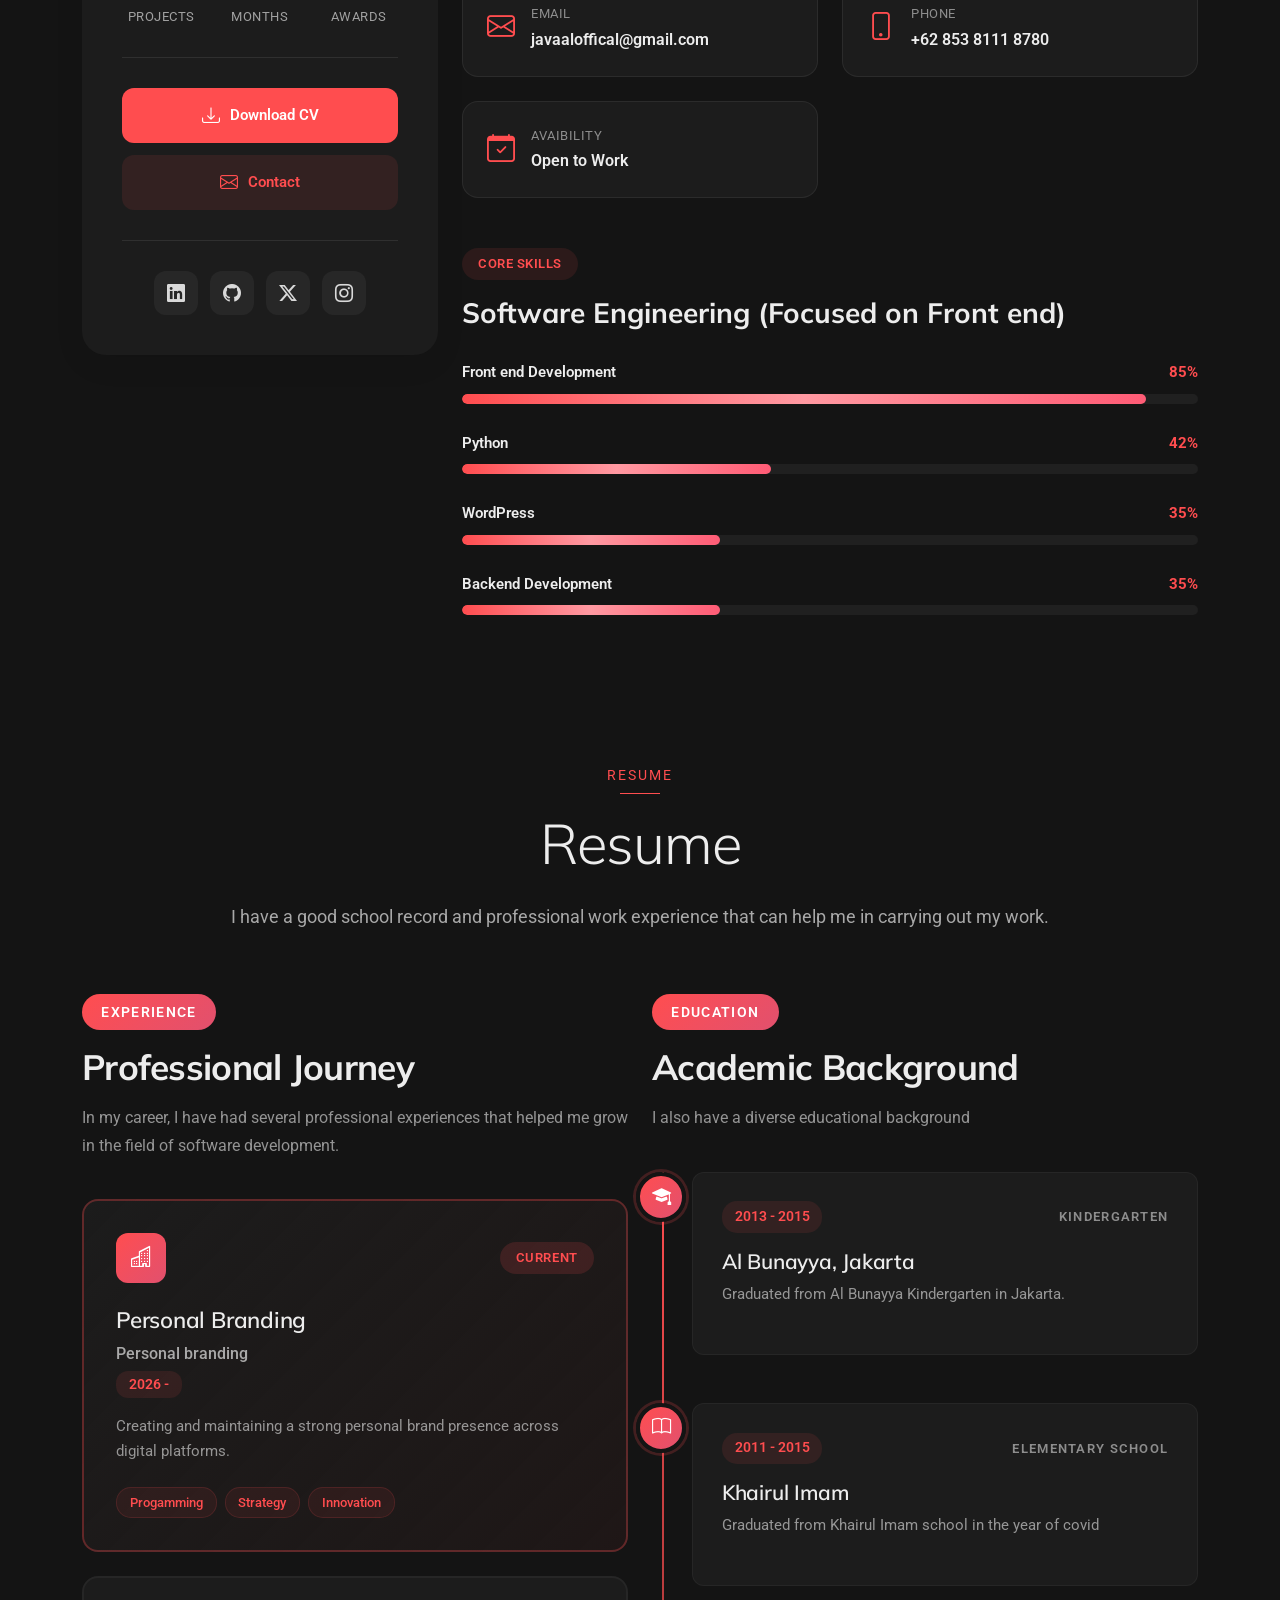
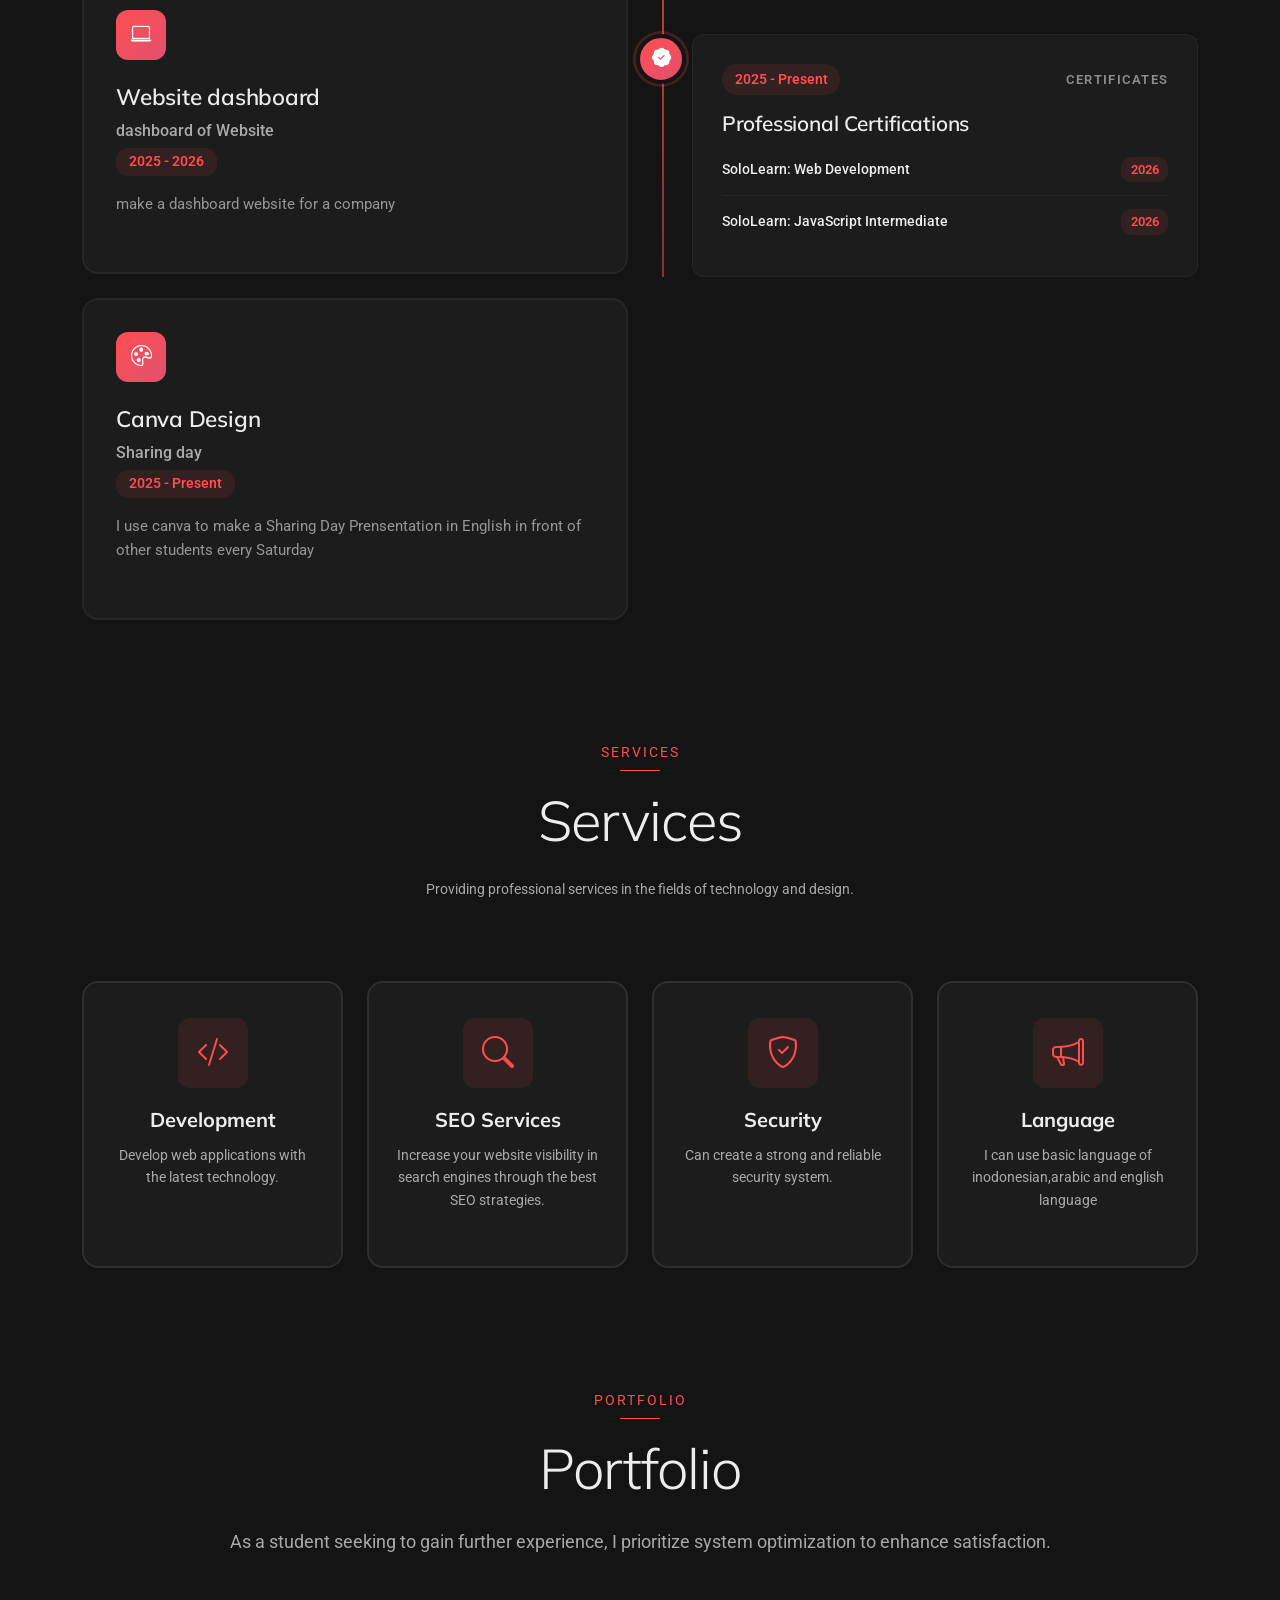
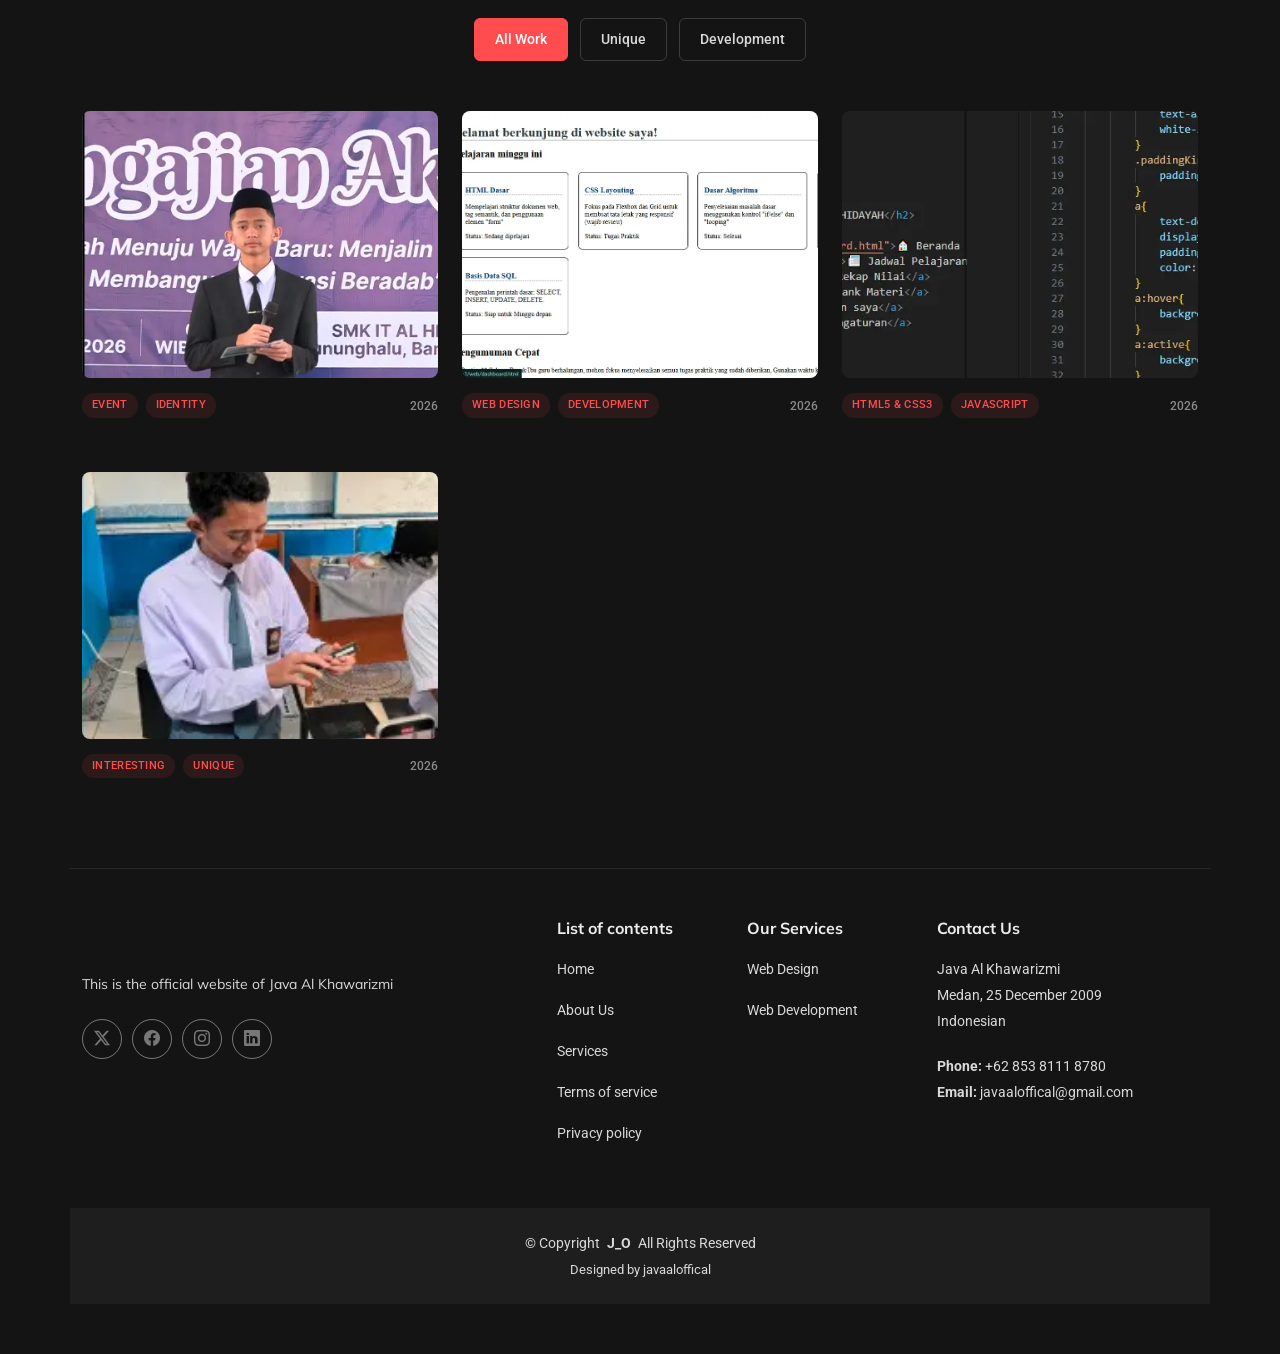
==== commit 8a39f53b: "Memperbaiki cv" ====
--- a/index.html
+++ b/index.html
@@ -97,8 +97,8 @@
                   <i class="bi bi-star-fill"></i>
                   <i class="bi bi-star-fill"></i>
                   <i class="bi bi-star-fill"></i>
-                  <i class="bi bi-star-fill"></i>
-                  <span>5</span>
+                  <i class="bi bi-star-half"></i>
+                  <span>4.5</span>
                 </div>
               </div>
 
@@ -115,6 +115,11 @@
                   <h4>2+</h4>
                   <p>Awards</p>
                 </div>
+              </div>
+
+              <div class="profile-actions">
+                <a href="assets/cv/CV.pdf" target="_blank" class="btn-primary"><i class="bi bi-download"></i> Download CV</a>
+                <a href="https://mail.google.com/mail/u/0/#inbox" target="_blank" class="btn-secondary"><i class="bi bi-envelope"></i> Contact</a>
               </div>
 
               <div class="social-connect">
@@ -179,9 +184,19 @@
 
               <div class="skills-showcase" data-aos="fade-up" data-aos-delay="250">
                 <div class="section-tag">Core Skills</div>
-                <h3>Software Engineering (Front end)</h3>
+                <h3>Software Engineering (Focused on Front end)</h3>
 
                 <div class="skills-list skills-animation">
+                <div class="skill-item">
+                    <div class="skill-info">
+                      <span class="skill-name">Front end Development</span>
+                      <span class="skill-percent">85%</span>
+                    </div>
+                    <div class="progress">
+                      <div class="progress-bar" role="progressbar" aria-valuenow="93" aria-valuemin="0" aria-valuemax="100"></div>
+                    </div>
+                  </div>
+
                   <div class="skill-item">
                     <div class="skill-info">
                       <span class="skill-name">Python</span>
@@ -194,11 +209,11 @@
 
                   <div class="skill-item">
                     <div class="skill-info">
-                      <span class="skill-name">Front end Development</span>
-                      <span class="skill-percent">93%</span>
+                      <span class="skill-name">WordPress</span>
+                      <span class="skill-percent">35%</span>
                     </div>
                     <div class="progress">
-                      <div class="progress-bar" role="progressbar" aria-valuenow="93" aria-valuemin="0" aria-valuemax="100"></div>
+                      <div class="progress-bar" role="progressbar" aria-valuenow="35" aria-valuemin="0" aria-valuemax="100"></div>
                     </div>
                   </div>
 
@@ -252,8 +267,8 @@
                   </div>
                   <div class="card-body">
                     <h3>Personal Branding</h3>
-                    <p class="company-name">Digital Personal Profile</p>
-                    <span class="duration">2026 - Present</span>
+                    <p class="company-name">Personal branding</p>
+                    <span class="duration">2026 -</span>
                     <p class="description">Creating and maintaining a strong personal brand presence across digital platforms.</p>
                     <div class="skills-tags">
                       <span class="skill-tag">Progamming</span>
@@ -406,6 +421,16 @@
             </div>
           </div>
 
+          <div class="col-lg-3 col-md-6" data-aos="zoom-in" data-aos-delay="100">
+            <div class="service-item">
+              <div class="icon-wrapper">
+                <i class="bi bi-megaphone"></i>
+              </div>
+              <h4>Language</h4>
+              <p>I can use basic language of inodonesian,arabic and english language</p>
+            </div>
+          </div>
+
         </div>
 
       </div>
